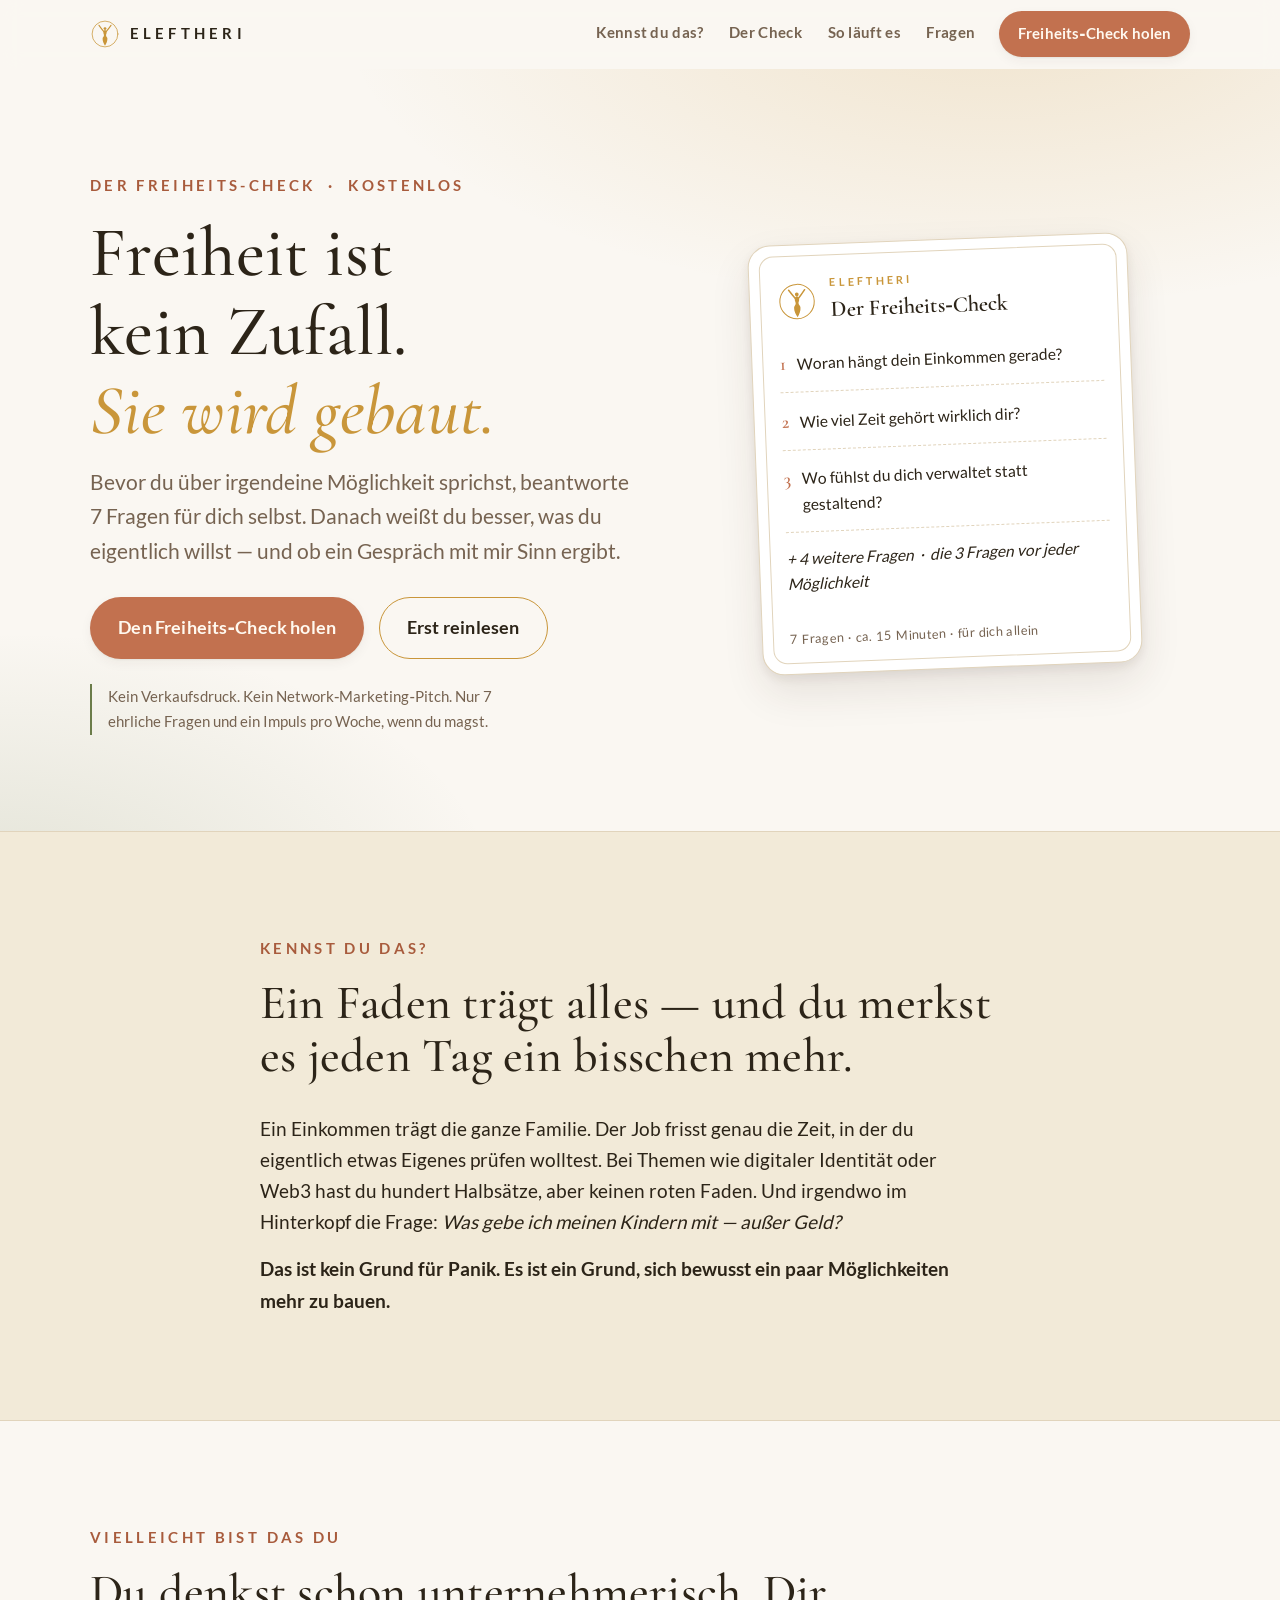
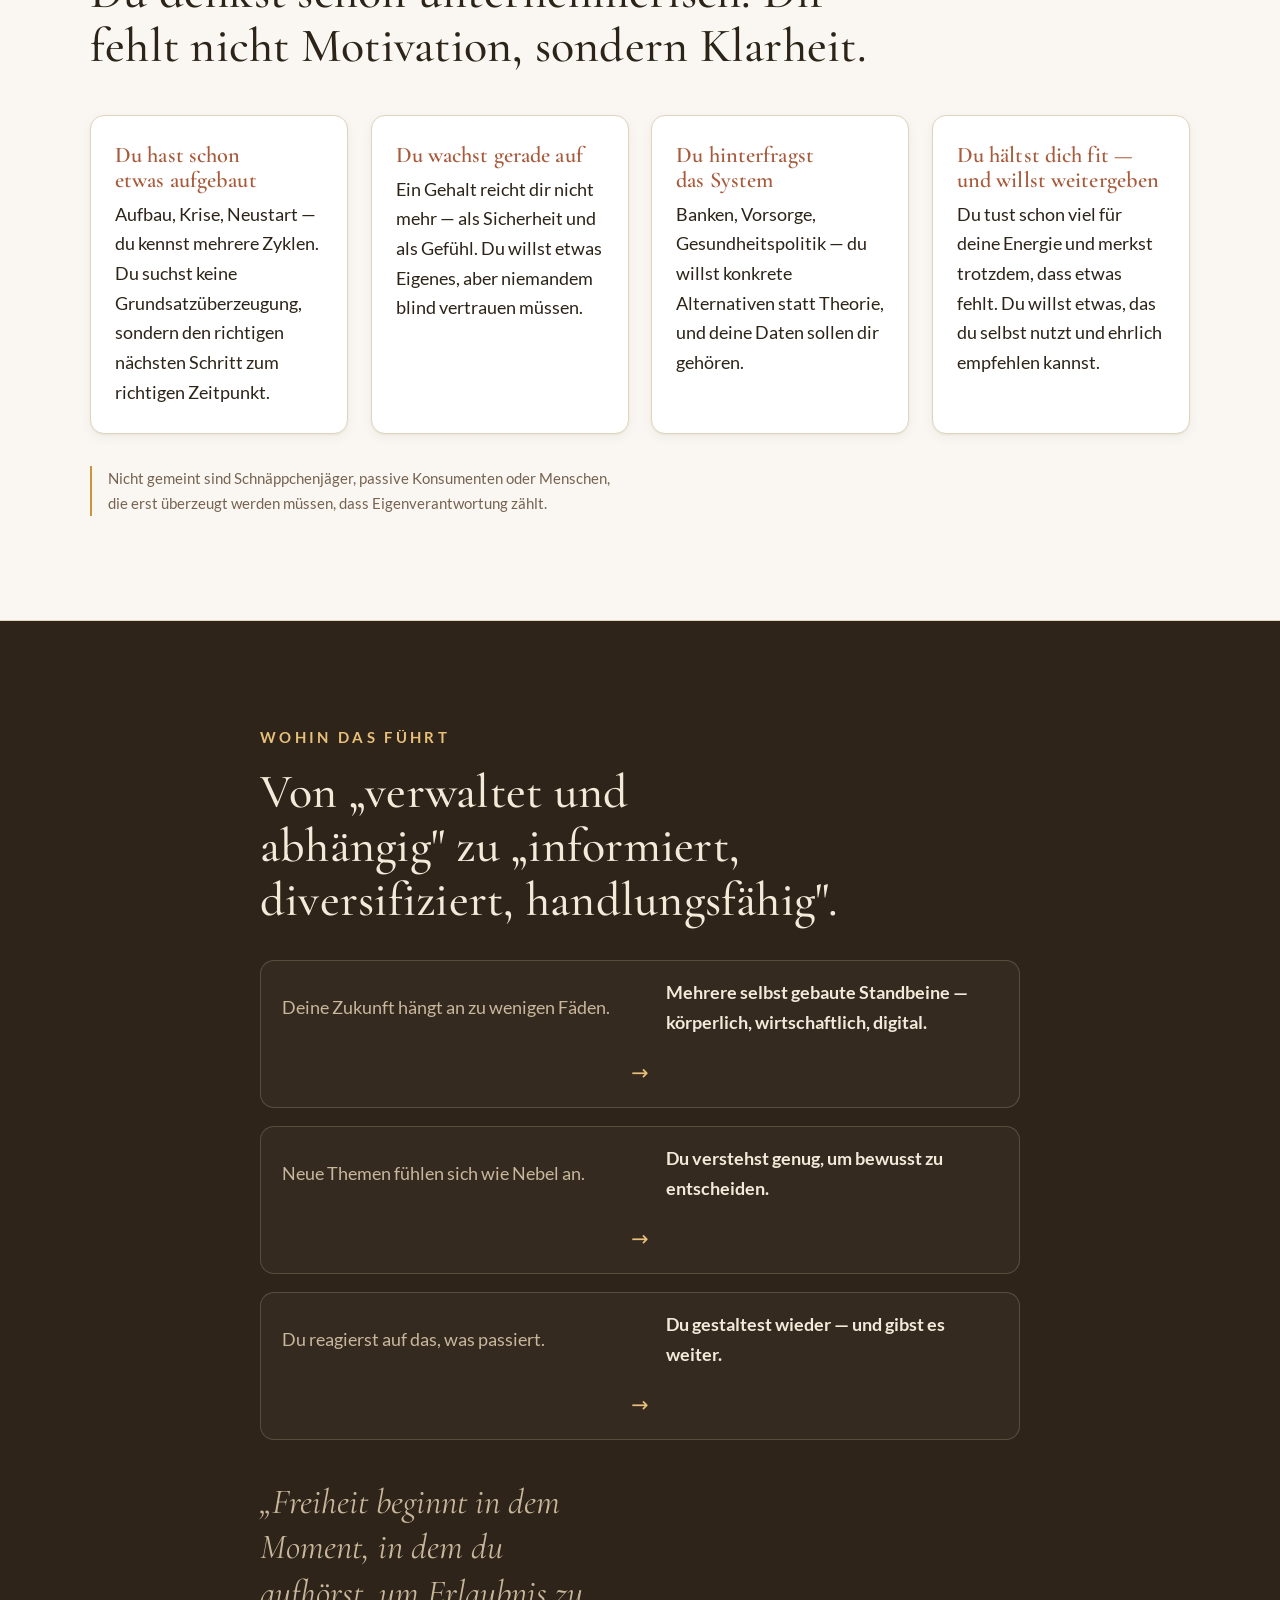
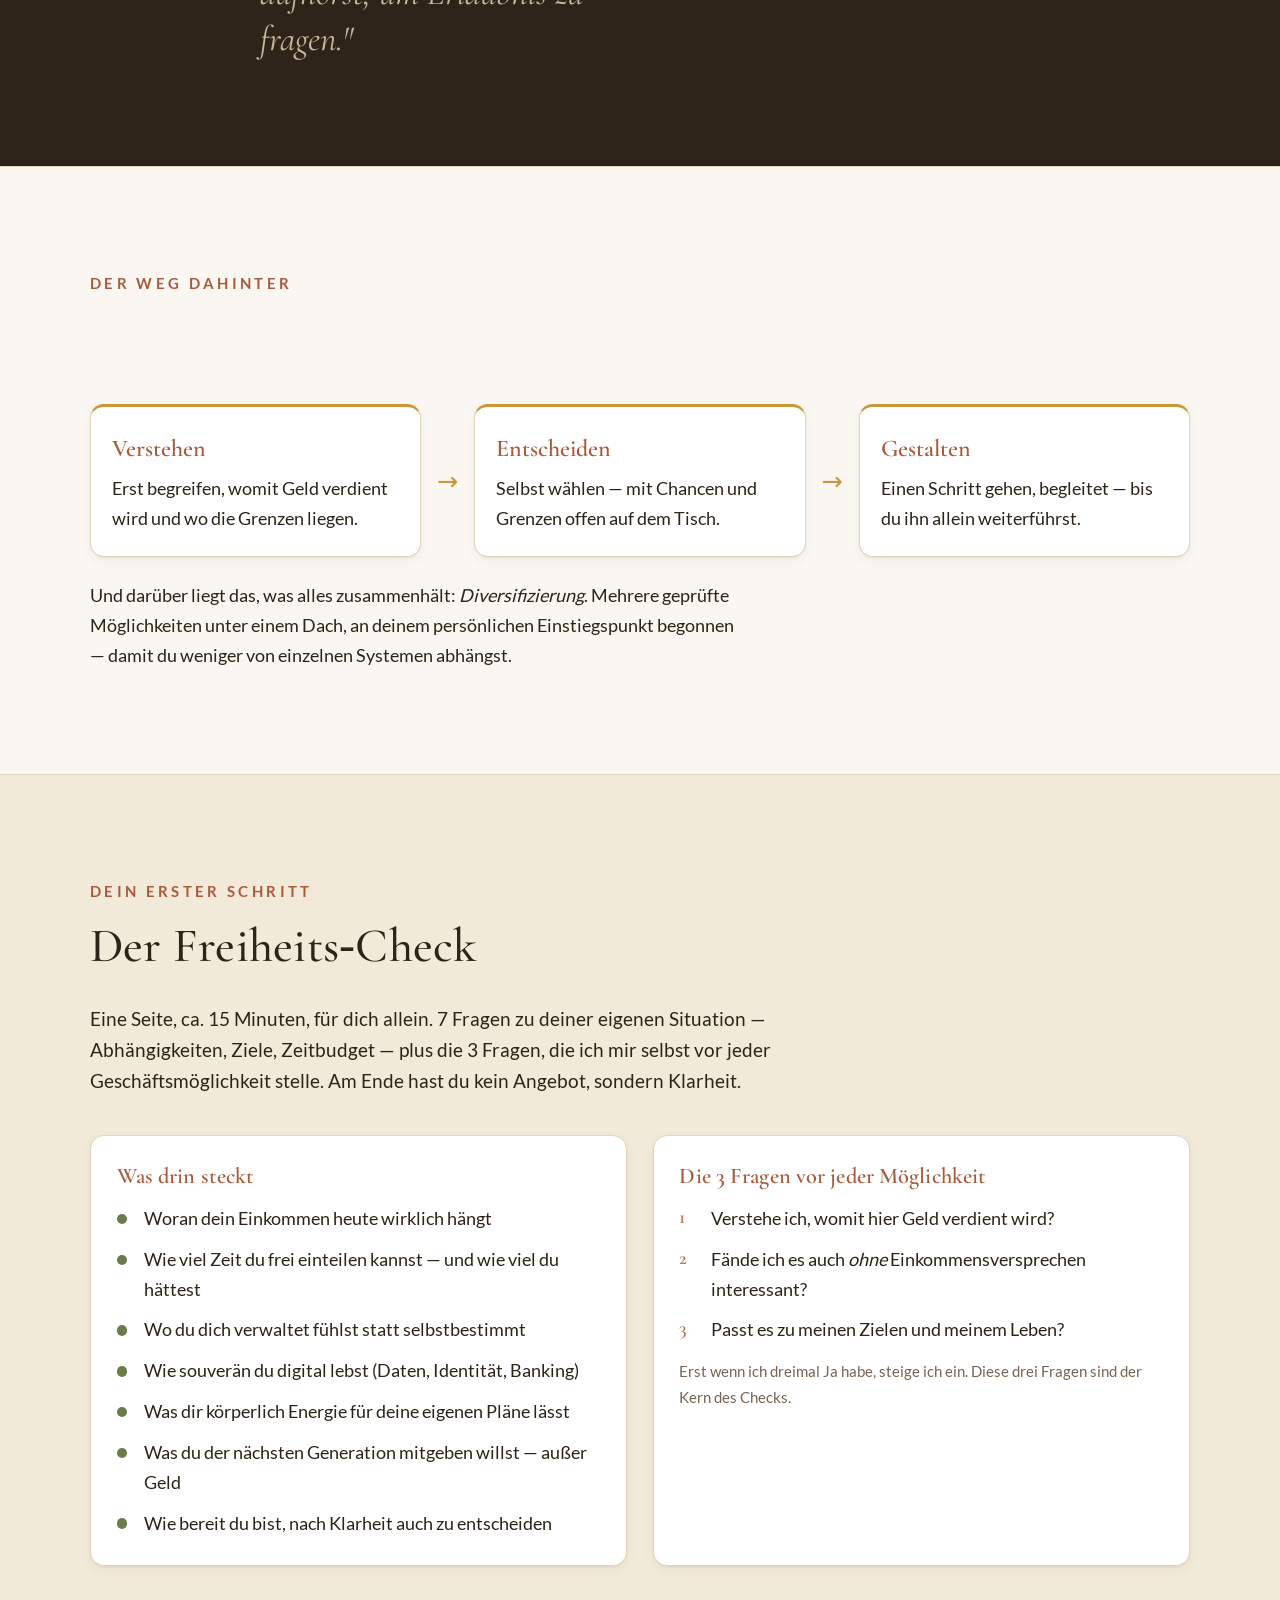
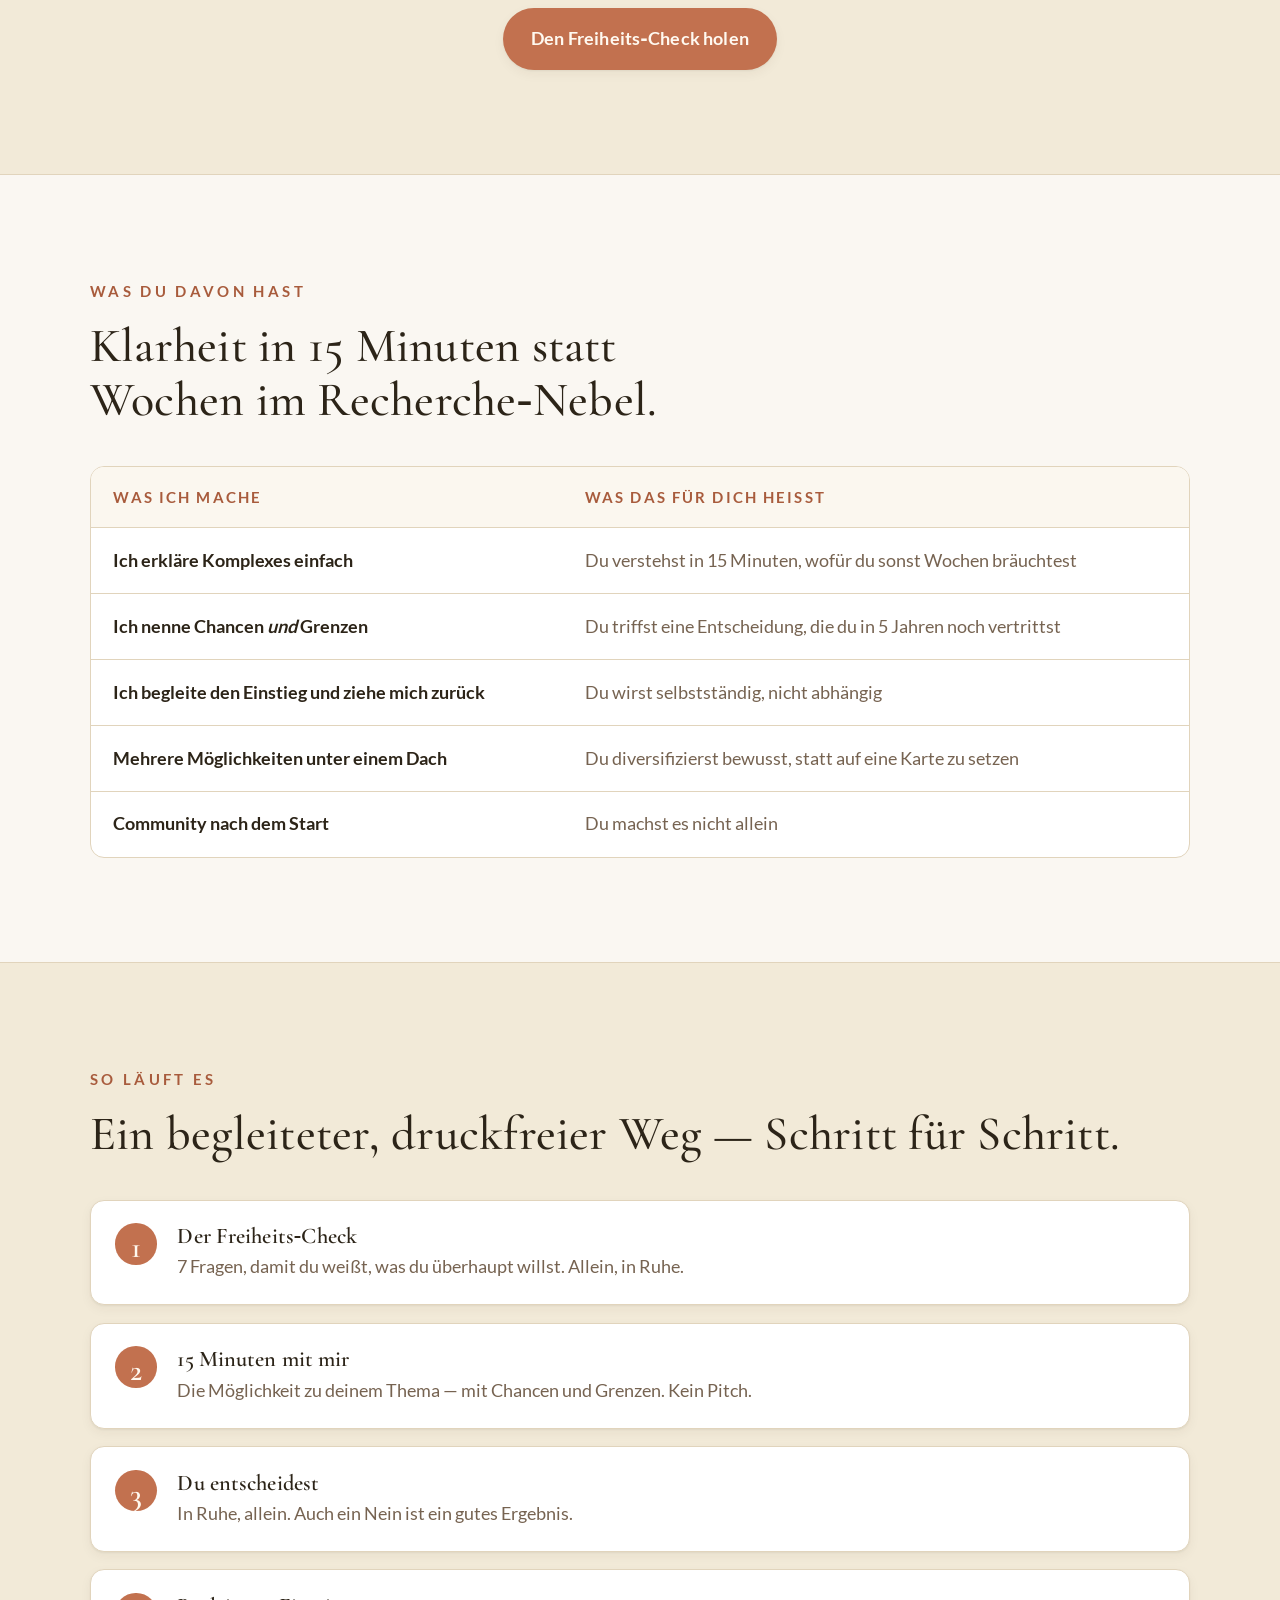
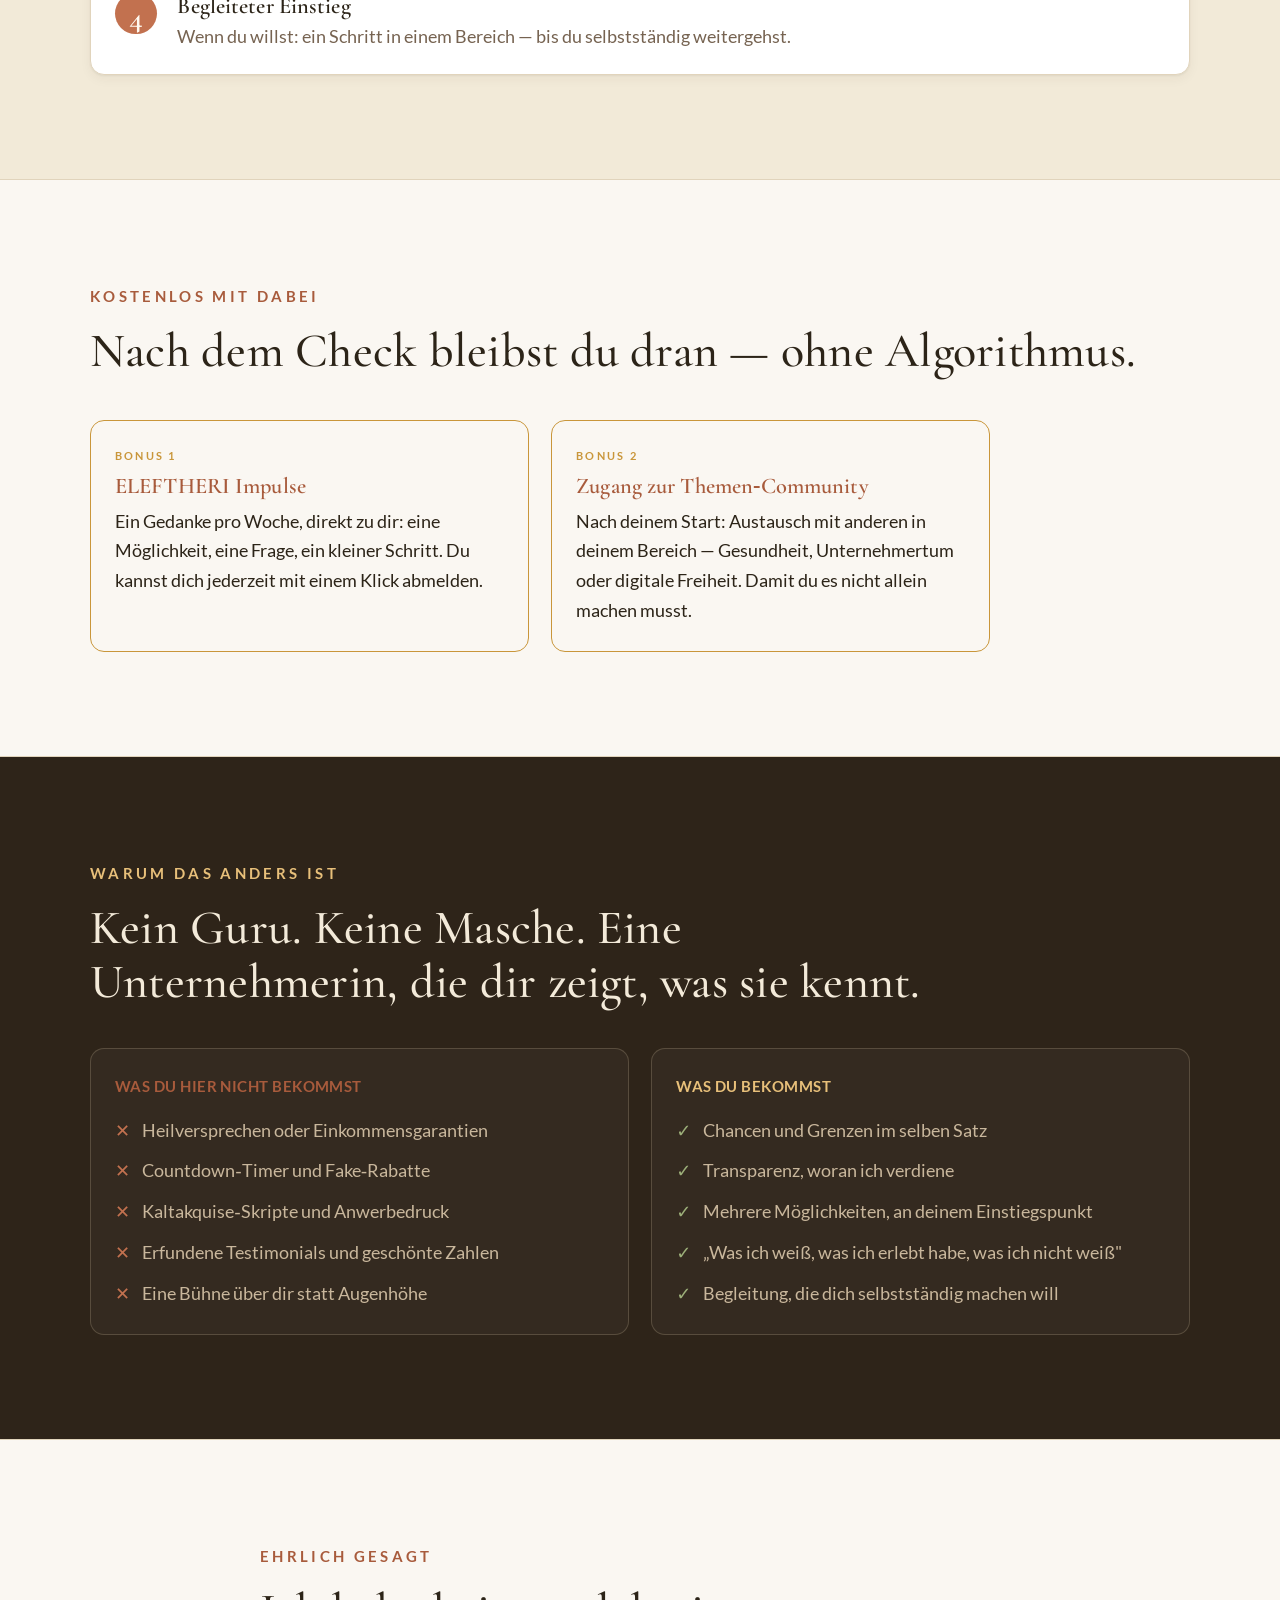
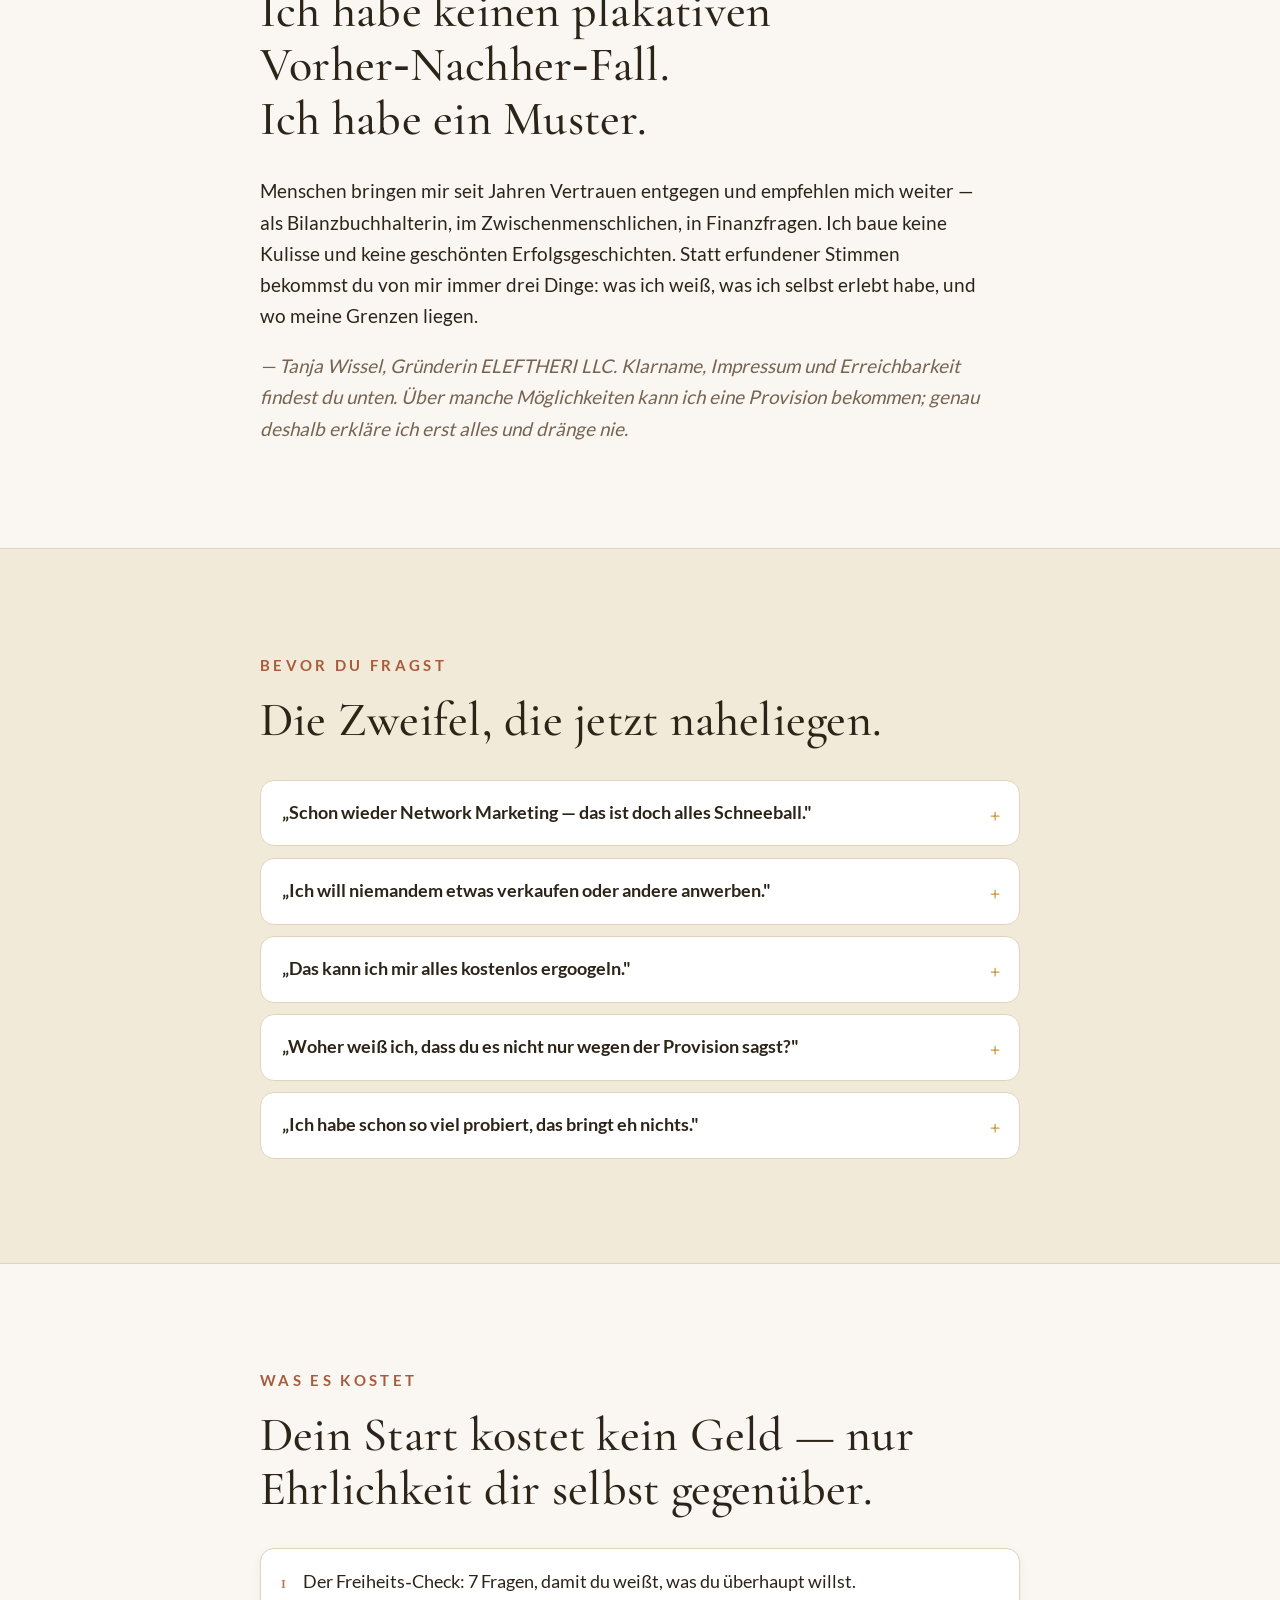
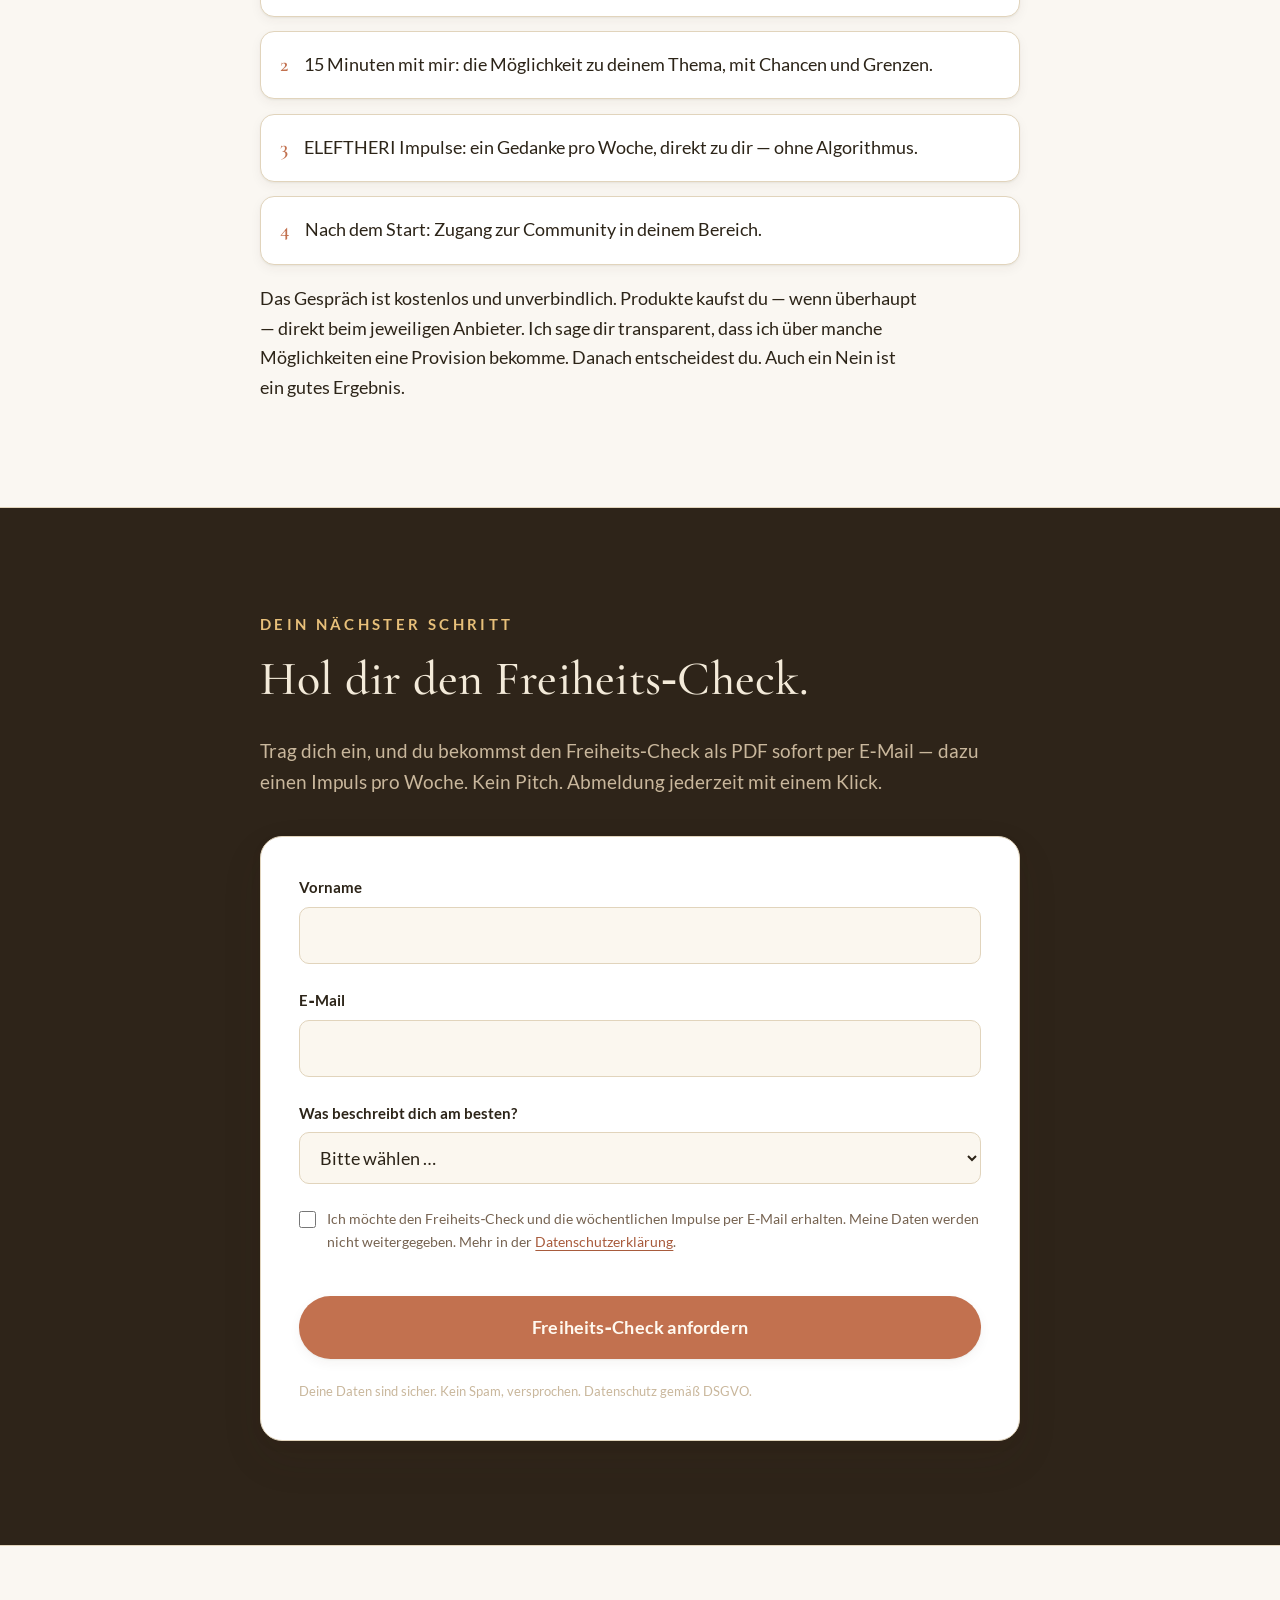
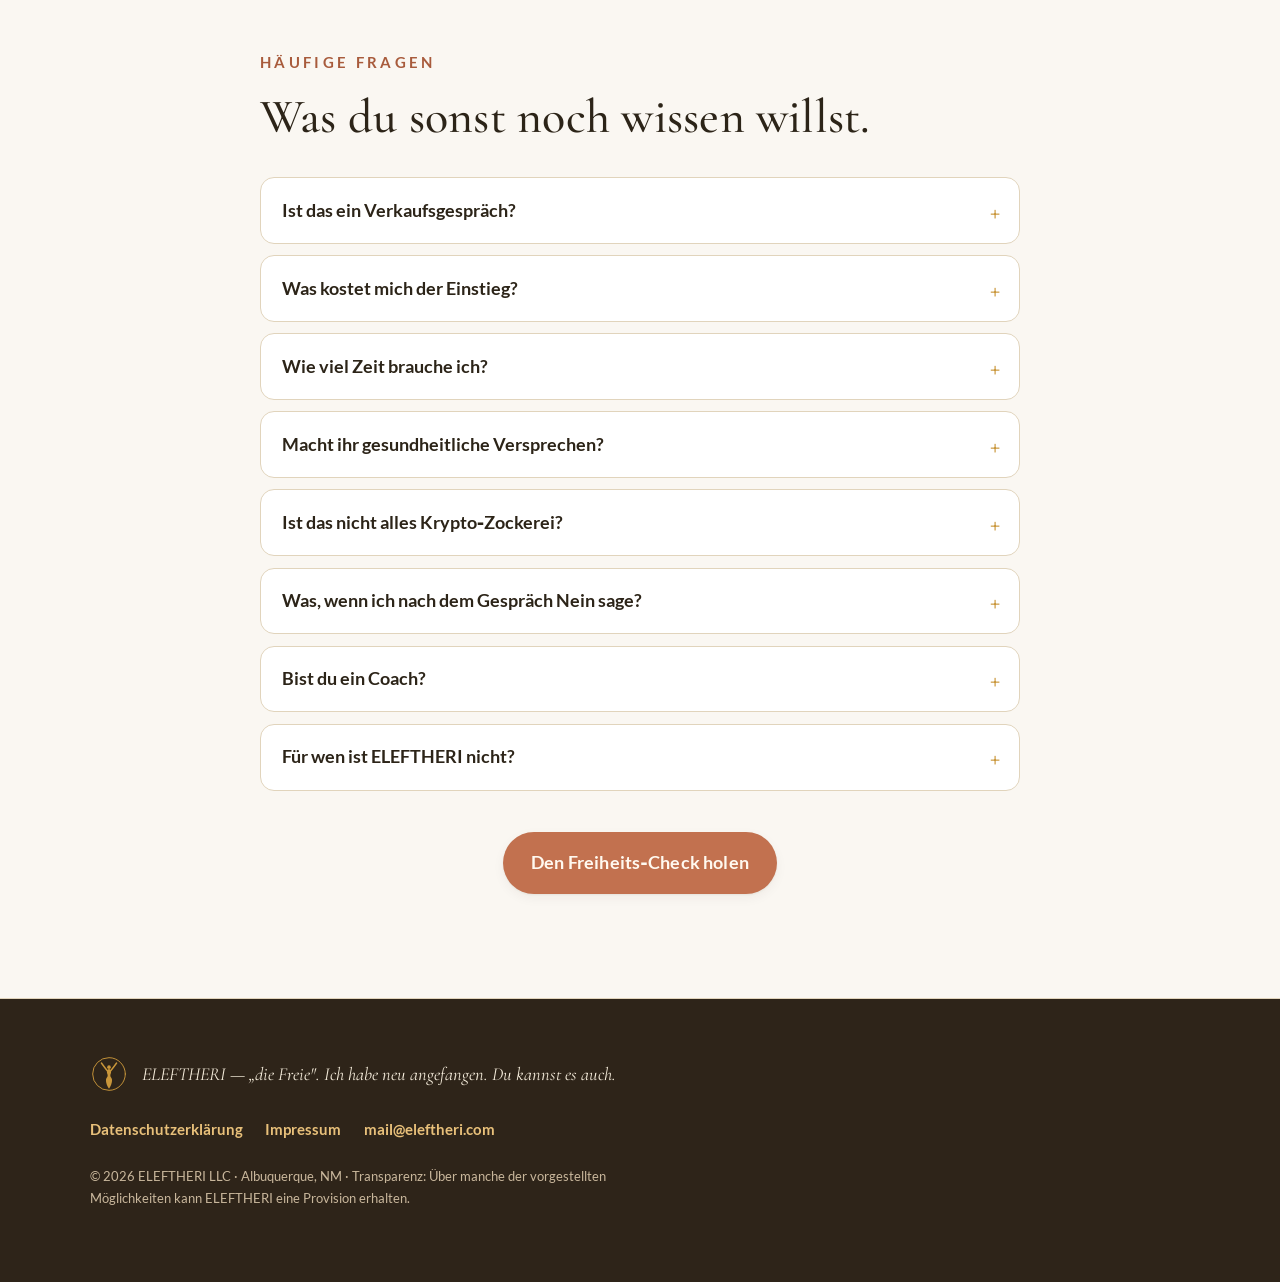
==== index.html @ 19e3b9e8 "Freiheits-Check Landingpage: Erstveroeffentlichung fuer GitHub Pages Statische Seite (index.html, st" ====
<!DOCTYPE html>
<html lang="de">
<head>
<meta charset="UTF-8" />
<meta name="viewport" content="width=device-width, initial-scale=1" />
<title>Der Freiheits-Check</title>
<meta name="description" content="7 Fragen, damit du weißt, was du überhaupt willst — bevor du über irgendeine Möglichkeit sprichst. Kostenlos, kein Pitch. Von Tanja Wissel, ELEFTHERI." />
<meta property="og:title" content="Der Freiheits-Check — ELEFTHERI" />
<meta property="og:description" content="7 Fragen für mehr Klarheit über deine nächsten Schritte. Kostenlos, kein Verkaufsdruck." />
<meta property="og:type" content="website" />
<link rel="stylesheet" href="fonts/fonts.css" />
<link rel="stylesheet" href="styles.css" />
<noscript><style>.reveal{opacity:1 !important;transform:none !important}</style></noscript>
<link rel="icon" href="data:image/svg+xml,%3Csvg xmlns='http://www.w3.org/2000/svg' viewBox='0 0 200 200'%3E%3Cg fill='none' stroke='%23C9963A' stroke-linecap='round'%3E%3Ccircle cx='100' cy='100' r='86' stroke-width='6'/%3E%3Cpath d='M92 84 C82 72 70 56 60 42' stroke-width='8'/%3E%3Cpath d='M108 84 C118 72 130 56 140 42' stroke-width='8'/%3E%3C/g%3E%3Ccircle cx='100' cy='64' r='10' fill='%23C9963A'/%3E%3Cpath d='M100 74 C106 75 111 81 111 90 C111 98 107 101 107 108 C107 118 115 120 116 130 C117 146 109 164 100 178 C91 164 83 146 84 130 C85 120 93 118 93 108 C93 101 89 98 89 90 C89 81 94 75 100 74 Z' fill='%23C9963A'/%3E%3C/svg%3E" />
</head>
<body>

<a class="skip-link" href="#check">Zum Inhalt springen</a>

<header class="site-header" id="siteHeader">
  <div class="wrap header-inner">
    <a class="brand" href="#top" aria-label="ELEFTHERI — Startseite">
      <svg class="brand-mark" viewBox="0 0 200 200" aria-hidden="true">
        <g fill="none" stroke="currentColor" stroke-linecap="round" stroke-linejoin="round">
          <circle cx="100" cy="100" r="86" stroke-width="5"/>
          <path d="M92 84 C82 72, 70 56, 60 42" stroke-width="7.5"/>
          <path d="M108 84 C118 72, 130 56, 140 42" stroke-width="7.5"/>
        </g>
        <circle cx="100" cy="64" r="9.5" fill="currentColor"/>
        <path d="M100 74 C106 75, 111 81, 111 90 C111 98, 107 101, 107 108 C107 118, 115 120, 116 130 C117 146, 109 164, 100 178 C91 164, 83 146, 84 130 C85 120, 93 118, 93 108 C93 101, 89 98, 89 90 C89 81, 94 75, 100 74 Z" fill="currentColor"/>
      </svg>
      <span class="brand-word">ELEFTHERI</span>
    </a>

    <nav class="site-nav" id="siteNav" aria-label="Hauptnavigation">
      <a href="#problem">Kennst du das?</a>
      <a href="#check">Der Check</a>
      <a href="#ablauf">So läuft es</a>
      <a href="#faq">Fragen</a>
    </nav>

    <a class="btn btn-primary btn-sm header-cta" href="#anfordern">Freiheits&#8209;Check holen</a>

    <button class="nav-toggle" id="navToggle" aria-expanded="false" aria-controls="siteNav" aria-label="Menü öffnen">
      <span></span><span></span><span></span>
    </button>
  </div>
</header>

<main id="top">

  <!-- ============ HERO ============ -->
  <section class="hero" id="hero">
    <div class="wrap hero-grid">
      <div class="hero-copy reveal">
        <p class="eyebrow">Der Freiheits-Check &nbsp;·&nbsp; kostenlos</p>
        <h1>Freiheit ist kein Zufall.<br /><em>Sie wird gebaut.</em></h1>
        <p class="lede">
          Bevor du über irgendeine Möglichkeit sprichst, beantworte
          7&nbsp;Fragen für dich selbst. Danach weißt du besser, was du
          eigentlich willst — und ob ein Gespräch mit mir Sinn ergibt.
        </p>
        <div class="cta-row">
          <a class="btn btn-primary" href="#anfordern">Den Freiheits&#8209;Check holen</a>
          <a class="btn btn-ghost" href="#problem">Erst reinlesen</a>
        </div>
        <p class="reassure">
          Kein Verkaufsdruck. Kein Network‑Marketing‑Pitch. Nur 7 ehrliche Fragen
          und ein Impuls pro Woche, wenn du magst.
        </p>
      </div>

      <div class="hero-visual reveal" aria-hidden="true">
        <div class="worksheet">
          <div class="worksheet-head">
            <svg class="ws-mark" viewBox="0 0 200 200">
              <g fill="none" stroke="currentColor" stroke-linecap="round" stroke-linejoin="round">
                <circle cx="100" cy="100" r="86" stroke-width="5"/>
                <path d="M92 84 C82 72, 70 56, 60 42" stroke-width="7.5"/>
                <path d="M108 84 C118 72, 130 56, 140 42" stroke-width="7.5"/>
              </g>
              <circle cx="100" cy="64" r="9.5" fill="currentColor"/>
              <path d="M100 74 C106 75, 111 81, 111 90 C111 98, 107 101, 107 108 C107 118, 115 120, 116 130 C117 146, 109 164, 100 178 C91 164, 83 146, 84 130 C85 120, 93 118, 93 108 C93 101, 89 98, 89 90 C89 81, 94 75, 100 74 Z" fill="currentColor"/>
            </svg>
            <div>
              <p class="ws-kicker">ELEFTHERI</p>
              <p class="ws-title">Der Freiheits‑Check</p>
            </div>
          </div>
          <ol class="ws-list">
            <li><span class="ws-num">1</span> Woran hängt dein Einkommen gerade?</li>
            <li><span class="ws-num">2</span> Wie viel Zeit gehört wirklich dir?</li>
            <li><span class="ws-num">3</span> Wo fühlst du dich verwaltet statt gestaltend?</li>
            <li class="ws-more">+ 4 weitere Fragen &nbsp;·&nbsp; die 3 Fragen vor jeder Möglichkeit</li>
          </ol>
          <p class="ws-foot">7 Fragen · ca. 15 Minuten · für dich allein</p>
        </div>
      </div>
    </div>
  </section>

  <!-- ============ PROBLEM ============ -->
  <section class="band band-sand" id="problem">
    <div class="wrap narrow">
      <p class="eyebrow reveal">Kennst du das?</p>
      <h2 class="reveal">Ein Faden trägt alles — und du merkst es jeden Tag ein bisschen mehr.</h2>
      <div class="prose reveal">
        <p>
          Ein Einkommen trägt die ganze Familie. Der Job frisst genau die Zeit,
          in der du eigentlich etwas Eigenes prüfen wolltest. Bei Themen wie
          digitaler Identität oder Web3 hast du hundert Halbsätze, aber keinen
          roten Faden. Und irgendwo im Hinterkopf die Frage:
          <em>Was gebe ich meinen Kindern mit — außer Geld?</em>
        </p>
        <p class="emphasis">
          Das ist kein Grund für Panik. Es ist ein Grund, sich bewusst
          ein paar Möglichkeiten mehr zu bauen.
        </p>
      </div>
    </div>
  </section>

  <!-- ============ IDENTIFIKATION ============ -->
  <section class="band" id="identifikation">
    <div class="wrap">
      <p class="eyebrow reveal">Vielleicht bist das du</p>
      <h2 class="reveal">Du denkst schon unternehmerisch. Dir fehlt nicht Motivation, sondern Klarheit.</h2>
      <div class="card-grid">
        <article class="card reveal">
          <h3>Du hast schon etwas aufgebaut</h3>
          <p>
            Aufbau, Krise, Neustart — du kennst mehrere Zyklen. Du suchst keine
            Grundsatzüberzeugung, sondern den richtigen nächsten Schritt zum
            richtigen Zeitpunkt.
          </p>
        </article>
        <article class="card reveal">
          <h3>Du wachst gerade auf</h3>
          <p>
            Ein Gehalt reicht dir nicht mehr — als Sicherheit und als Gefühl.
            Du willst etwas Eigenes, aber niemandem blind vertrauen müssen.
          </p>
        </article>
        <article class="card reveal">
          <h3>Du hinterfragst das System</h3>
          <p>
            Banken, Vorsorge, Gesundheitspolitik — du willst konkrete
            Alternativen statt Theorie, und deine Daten sollen dir gehören.
          </p>
        </article>
        <article class="card reveal">
          <h3>Du hältst dich fit — und willst weitergeben</h3>
          <p>
            Du tust schon viel für deine Energie und merkst trotzdem, dass etwas
            fehlt. Du willst etwas, das du selbst nutzt und ehrlich empfehlen kannst.
          </p>
        </article>
      </div>
      <p class="aside reveal">
        Nicht gemeint sind Schnäppchenjäger, passive Konsumenten oder Menschen,
        die erst überzeugt werden müssen, dass Eigenverantwortung zählt.
      </p>
    </div>
  </section>

  <!-- ============ TRANSFORMATION ============ -->
  <section class="band band-deep" id="transformation">
    <div class="wrap narrow">
      <p class="eyebrow reveal">Wohin das führt</p>
      <h2 class="reveal">Von „verwaltet und abhängig" zu „informiert, diversifiziert, handlungsfähig".</h2>
      <ul class="shift-list reveal">
        <li>
          <span class="from">Deine Zukunft hängt an zu wenigen Fäden.</span>
          <span class="to">Mehrere selbst gebaute Standbeine — körperlich, wirtschaftlich, digital.</span>
        </li>
        <li>
          <span class="from">Neue Themen fühlen sich wie Nebel an.</span>
          <span class="to">Du verstehst genug, um bewusst zu entscheiden.</span>
        </li>
        <li>
          <span class="from">Du reagierst auf das, was passiert.</span>
          <span class="to">Du gestaltest wieder — und gibst es weiter.</span>
        </li>
      </ul>
      <p class="quote reveal">
        „Freiheit beginnt in dem Moment, in dem du aufhörst, um Erlaubnis zu fragen."
      </p>
    </div>
  </section>

  <!-- ============ LÖSUNGSANSATZ ============ -->
  <section class="band" id="ansatz">
    <div class="wrap">
      <p class="eyebrow reveal">Der Weg dahinter</p>
      <h2 class="reveal">Nicht die eine perfekte Lösung. Ein Prinzip.</h2>
      <div class="mechanism reveal">
        <div class="mech-step">
          <p class="mech-word">Verstehen</p>
          <p>Erst begreifen, womit Geld verdient wird und wo die Grenzen liegen.</p>
        </div>
        <div class="mech-arrow" aria-hidden="true">→</div>
        <div class="mech-step">
          <p class="mech-word">Entscheiden</p>
          <p>Selbst wählen — mit Chancen und Grenzen offen auf dem Tisch.</p>
        </div>
        <div class="mech-arrow" aria-hidden="true">→</div>
        <div class="mech-step">
          <p class="mech-word">Gestalten</p>
          <p>Einen Schritt gehen, begleitet — bis du ihn allein weiterführst.</p>
        </div>
      </div>
      <p class="prose reveal">
        Und darüber liegt das, was alles zusammenhält: <em>Diversifizierung</em>.
        Mehrere geprüfte Möglichkeiten unter einem Dach, an deinem persönlichen
        Einstiegspunkt begonnen — damit du weniger von einzelnen Systemen abhängst.
      </p>
    </div>
  </section>

  <!-- ============ PRODUKTVORSTELLUNG: DER CHECK ============ -->
  <section class="band band-sand" id="check">
    <div class="wrap">
      <p class="eyebrow reveal">Dein erster Schritt</p>
      <h2 class="reveal">Der Freiheits‑Check</h2>
      <div class="prose reveal">
        <p>
          Eine Seite, ca. 15 Minuten, für dich allein. 7 Fragen zu deiner
          eigenen Situation — Abhängigkeiten, Ziele, Zeitbudget — plus die
          3 Fragen, die ich mir selbst vor jeder Geschäftsmöglichkeit stelle.
          Am Ende hast du kein Angebot, sondern Klarheit.
        </p>
      </div>

      <div class="split">
        <div class="split-block reveal">
          <h3>Was drin steckt</h3>
          <ul class="ticks">
            <li>Woran dein Einkommen heute wirklich hängt</li>
            <li>Wie viel Zeit du frei einteilen kannst — und wie viel du hättest</li>
            <li>Wo du dich verwaltet fühlst statt selbstbestimmt</li>
            <li>Wie souverän du digital lebst (Daten, Identität, Banking)</li>
            <li>Was dir körperlich Energie für deine eigenen Pläne lässt</li>
            <li>Was du der nächsten Generation mitgeben willst — außer Geld</li>
            <li>Wie bereit du bist, nach Klarheit auch zu entscheiden</li>
          </ul>
        </div>
        <div class="split-block reveal">
          <h3>Die 3 Fragen vor jeder Möglichkeit</h3>
          <ol class="numbered">
            <li>Verstehe ich, womit hier Geld verdient wird?</li>
            <li>Fände ich es auch <em>ohne</em> Einkommensversprechen interessant?</li>
            <li>Passt es zu meinen Zielen und meinem Leben?</li>
          </ol>
          <p class="fineprint">
            Erst wenn ich dreimal Ja habe, steige ich ein. Diese drei Fragen
            sind der Kern des Checks.
          </p>
        </div>
      </div>

      <div class="cta-row center reveal">
        <a class="btn btn-primary" href="#anfordern">Den Freiheits‑Check holen</a>
      </div>
    </div>
  </section>

  <!-- ============ BENEFITS ============ -->
  <section class="band" id="nutzen">
    <div class="wrap">
      <p class="eyebrow reveal">Was du davon hast</p>
      <h2 class="reveal">Klarheit in 15 Minuten statt Wochen im Recherche‑Nebel.</h2>
      <div class="benefit-table reveal">
        <div class="brow bhead">
          <span>Was ich mache</span>
          <span>Was das für dich heißt</span>
        </div>
        <div class="brow">
          <span>Ich erkläre Komplexes einfach</span>
          <span>Du verstehst in 15&nbsp;Minuten, wofür du sonst Wochen bräuchtest</span>
        </div>
        <div class="brow">
          <span>Ich nenne Chancen <em>und</em> Grenzen</span>
          <span>Du triffst eine Entscheidung, die du in 5 Jahren noch vertrittst</span>
        </div>
        <div class="brow">
          <span>Ich begleite den Einstieg und ziehe mich zurück</span>
          <span>Du wirst selbstständig, nicht abhängig</span>
        </div>
        <div class="brow">
          <span>Mehrere Möglichkeiten unter einem Dach</span>
          <span>Du diversifizierst bewusst, statt auf eine Karte zu setzen</span>
        </div>
        <div class="brow">
          <span>Community nach dem Start</span>
          <span>Du machst es nicht allein</span>
        </div>
      </div>
    </div>
  </section>

  <!-- ============ HOW IT WORKS ============ -->
  <section class="band band-sand" id="ablauf">
    <div class="wrap">
      <p class="eyebrow reveal">So läuft es</p>
      <h2 class="reveal">Ein begleiteter, druckfreier Weg — Schritt für Schritt.</h2>
      <ol class="steps">
        <li class="step reveal">
          <span class="step-n">1</span>
          <div>
            <h3>Der Freiheits‑Check</h3>
            <p>7 Fragen, damit du weißt, was du überhaupt willst. Allein, in Ruhe.</p>
          </div>
        </li>
        <li class="step reveal">
          <span class="step-n">2</span>
          <div>
            <h3>15 Minuten mit mir</h3>
            <p>Die Möglichkeit zu deinem Thema — mit Chancen und Grenzen. Kein Pitch.</p>
          </div>
        </li>
        <li class="step reveal">
          <span class="step-n">3</span>
          <div>
            <h3>Du entscheidest</h3>
            <p>In Ruhe, allein. Auch ein Nein ist ein gutes Ergebnis.</p>
          </div>
        </li>
        <li class="step reveal">
          <span class="step-n">4</span>
          <div>
            <h3>Begleiteter Einstieg</h3>
            <p>Wenn du willst: ein Schritt in einem Bereich — bis du selbstständig weitergehst.</p>
          </div>
        </li>
      </ol>
    </div>
  </section>

  <!-- ============ BONUS ============ -->
  <section class="band" id="bonus">
    <div class="wrap">
      <p class="eyebrow reveal">Kostenlos mit dabei</p>
      <h2 class="reveal">Nach dem Check bleibst du dran — ohne Algorithmus.</h2>
      <div class="card-grid two">
        <article class="card outline reveal">
          <p class="tag">Bonus 1</p>
          <h3>ELEFTHERI Impulse</h3>
          <p>
            Ein Gedanke pro Woche, direkt zu dir: eine Möglichkeit, eine Frage,
            ein kleiner Schritt. Du kannst dich jederzeit mit einem Klick abmelden.
          </p>
        </article>
        <article class="card outline reveal">
          <p class="tag">Bonus 2</p>
          <h3>Zugang zur Themen‑Community</h3>
          <p>
            Nach deinem Start: Austausch mit anderen in deinem Bereich —
            Gesundheit, Unternehmertum oder digitale Freiheit. Damit du es
            nicht allein machen musst.
          </p>
        </article>
      </div>
    </div>
  </section>

  <!-- ============ DIFFERENZIERUNG ============ -->
  <section class="band band-deep" id="anders">
    <div class="wrap">
      <p class="eyebrow reveal">Warum das anders ist</p>
      <h2 class="reveal">Kein Guru. Keine Masche. Eine Unternehmerin, die dir zeigt, was sie kennt.</h2>
      <div class="versus reveal">
        <div class="vs-col vs-no">
          <p class="vs-head">Was du hier nicht bekommst</p>
          <ul>
            <li>Heilversprechen oder Einkommensgarantien</li>
            <li>Countdown‑Timer und Fake‑Rabatte</li>
            <li>Kaltakquise‑Skripte und Anwerbedruck</li>
            <li>Erfundene Testimonials und geschönte Zahlen</li>
            <li>Eine Bühne über dir statt Augenhöhe</li>
          </ul>
        </div>
        <div class="vs-col vs-yes">
          <p class="vs-head">Was du bekommst</p>
          <ul>
            <li>Chancen und Grenzen im selben Satz</li>
            <li>Transparenz, woran ich verdiene</li>
            <li>Mehrere Möglichkeiten, an deinem Einstiegspunkt</li>
            <li>„Was ich weiß, was ich erlebt habe, was ich nicht weiß"</li>
            <li>Begleitung, die dich selbstständig machen will</li>
          </ul>
        </div>
      </div>
    </div>
  </section>

  <!-- ============ TRUST (statt erfundener Testimonials) ============ -->
  <section class="band" id="transparenz">
    <div class="wrap narrow">
      <p class="eyebrow reveal">Ehrlich gesagt</p>
      <h2 class="reveal">Ich habe keinen plakativen Vorher‑Nachher‑Fall. Ich habe ein Muster.</h2>
      <div class="prose reveal">
        <p>
          Menschen bringen mir seit Jahren Vertrauen entgegen und empfehlen mich
          weiter — als Bilanzbuchhalterin, im Zwischenmenschlichen, in
          Finanzfragen. Ich baue keine Kulisse und keine geschönten
          Erfolgsgeschichten. Statt erfundener Stimmen bekommst du von mir immer
          drei Dinge: was ich weiß, was ich selbst erlebt habe, und wo meine
          Grenzen liegen.
        </p>
        <p class="signed">
          — Tanja Wissel, Gründerin ELEFTHERI LLC. Klarname, Impressum und
          Erreichbarkeit findest du unten. Über manche Möglichkeiten kann ich
          eine Provision bekommen; genau deshalb erkläre ich erst alles und
          dränge nie.
        </p>
      </div>
    </div>
  </section>

  <!-- ============ EINWANDBEHANDLUNG ============ -->
  <section class="band band-sand" id="einwaende">
    <div class="wrap narrow">
      <p class="eyebrow reveal">Bevor du fragst</p>
      <h2 class="reveal">Die Zweifel, die jetzt naheliegen.</h2>
      <div class="accordion" id="accordionEinwaende">
        <details class="ac-item reveal">
          <summary>„Schon wieder Network Marketing — das ist doch alles Schneeball."</summary>
          <div class="ac-body"><p>Verstehe ich. Network Marketing ist eine von mehreren Möglichkeiten, nicht das Thema — und es passt nicht für jeden, das sage ich auch so. Eine der drei Richtungen (digitale Freiheit) hat mit Anwerben ohnehin nichts zu tun.</p></div>
        </details>
        <details class="ac-item reveal">
          <summary>„Ich will niemandem etwas verkaufen oder andere anwerben."</summary>
          <div class="ac-body"><p>Mag ich auch nicht. Es gibt Wege, die auf eigener Nutzung und ehrlicher Empfehlung beruhen, nicht auf Kaltakquise. Und der Freiheits‑Check verkauft dir gar nichts — er sortiert erst mal deine eigenen Gedanken.</p></div>
        </details>
        <details class="ac-item reveal">
          <summary>„Das kann ich mir alles kostenlos ergoogeln."</summary>
          <div class="ac-body"><p>Vieles ja. Der Unterschied: Ich sage dir auch, was ich <em>nicht</em> weiß — und lasse dich danach in Ruhe. Der Check bündelt die Fragen, die man sich beim Googeln selten stellt.</p></div>
        </details>
        <details class="ac-item reveal">
          <summary>„Woher weiß ich, dass du es nicht nur wegen der Provision sagst?"</summary>
          <div class="ac-body"><p>Gar nicht anders, als dass ich es offen sage: Ja, ich kann verdienen. Deshalb kennzeichne ich Werbung, nenne Chancen und Grenzen und dränge nie. Sagst du nach dem Gespräch Nein, war es trotzdem ein gutes Gespräch.</p></div>
        </details>
        <details class="ac-item reveal">
          <summary>„Ich habe schon so viel probiert, das bringt eh nichts."</summary>
          <div class="ac-body"><p>Kenne ich. Im Gespräch schauen wir nüchtern an, was diesmal anders sein müsste — ohne Garantie. Wenn der Zeitpunkt nicht passt, ist das auch ein Ergebnis.</p></div>
        </details>
      </div>
    </div>
  </section>

  <!-- ============ "PREIS" / AUFWAND ============ -->
  <section class="band" id="aufwand">
    <div class="wrap narrow">
      <p class="eyebrow reveal">Was es kostet</p>
      <h2 class="reveal">Dein Start kostet kein Geld — nur Ehrlichkeit dir selbst gegenüber.</h2>
      <ul class="stack-offer reveal">
        <li><span>1</span> Der Freiheits‑Check: 7 Fragen, damit du weißt, was du überhaupt willst.</li>
        <li><span>2</span> 15 Minuten mit mir: die Möglichkeit zu deinem Thema, mit Chancen und Grenzen.</li>
        <li><span>3</span> ELEFTHERI Impulse: ein Gedanke pro Woche, direkt zu dir — ohne Algorithmus.</li>
        <li><span>4</span> Nach dem Start: Zugang zur Community in deinem Bereich.</li>
      </ul>
      <p class="prose reveal">
        Das Gespräch ist kostenlos und unverbindlich. Produkte kaufst du — wenn
        überhaupt — direkt beim jeweiligen Anbieter. Ich sage dir transparent,
        dass ich über manche Möglichkeiten eine Provision bekomme. Danach
        entscheidest du. Auch ein Nein ist ein gutes Ergebnis.
      </p>
    </div>
  </section>

  <!-- ============ FINALER CTA + FORMULAR ============ -->
  <section class="band band-deep cta-final" id="anfordern">
    <div class="wrap narrow">
      <p class="eyebrow reveal">Dein nächster Schritt</p>
      <h2 class="reveal">Hol dir den Freiheits‑Check.</h2>
      <p class="lede reveal">
        Trag dich ein, und du bekommst den Freiheits‑Check als PDF sofort per
        E‑Mail — dazu einen Impuls pro Woche. Kein Pitch. Abmeldung jederzeit
        mit einem Klick.
      </p>

      <!--
        BREVO-ANBINDUNG
        action = "Get the code"-URL des Brevo-Formulars (Contacts > Formulare).
        Feldnamen müssen exakt zu den Brevo-Kontakt-Attributen passen:
        EMAIL, VORNAME, SITUATION (Text), OPT_IN (Pflicht-Checkbox).
        email_address_check (leer lassen) + locale sind Brevos Spam-/Sprachfelder.
        Das Formular postet in das versteckte <iframe name="brevoIframe">,
        damit die Seite nicht wegspringt; die Erfolgsmeldung übernimmt script.js.
        WICHTIG: In Brevo muss "Double Opt-In" als Bestätigungstyp aktiv sein.
      -->
      <form class="signup" id="signupForm" method="POST"
            action="https://b5c90b59.sibforms.com/serve/[base64]"
            target="brevoIframe" novalidate>
        <div class="field">
          <label for="vorname">Vorname</label>
          <input type="text" id="vorname" name="VORNAME" autocomplete="given-name" required />
          <span class="err" data-for="vorname"></span>
        </div>
        <div class="field">
          <label for="email">E‑Mail</label>
          <input type="email" id="email" name="EMAIL" autocomplete="email" required />
          <span class="err" data-for="email"></span>
        </div>
        <div class="field">
          <label for="situation">Was beschreibt dich am besten?</label>
          <select id="situation" name="SITUATION" required>
            <option value="">Bitte wählen …</option>
            <option>Ich habe schon etwas aufgebaut und suche den nächsten Schritt</option>
            <option>Ein Gehalt reicht mir nicht mehr — ich will etwas Eigenes</option>
            <option>Ich hinterfrage das System und will echte Alternativen</option>
            <option>Ich achte auf meine Gesundheit und will weitergeben</option>
            <option>Ich schaue erst mal nur</option>
          </select>
          <span class="err" data-for="situation"></span>
        </div>
        <label class="consent">
          <input type="checkbox" id="consent" name="OPT_IN" value="1" required />
          <span>Ich möchte den Freiheits‑Check und die wöchentlichen Impulse per E‑Mail erhalten. Meine Daten werden nicht weitergegeben. Mehr in der <a href="#datenschutz">Datenschutzerklärung</a>.</span>
        </label>
        <span class="err" data-for="consent"></span>

        <!-- Brevo Spam-Schutz: muss leer bleiben, für Menschen unsichtbar -->
        <div style="position:absolute;left:-9999px;top:-9999px" aria-hidden="true">
          <input type="text" name="email_address_check" value="" tabindex="-1" autocomplete="off" />
        </div>
        <input type="hidden" name="locale" value="de" />

        <button type="submit" class="btn btn-primary btn-block">Freiheits‑Check anfordern</button>
        <p class="form-note">Deine Daten sind sicher. Kein Spam, versprochen. Datenschutz gemäß DSGVO.</p>
      </form>

      <!-- Antwort von Brevo landet hier, damit die Seite nicht wegspringt -->
      <iframe name="brevoIframe" title="Brevo" style="display:none" aria-hidden="true"></iframe>

      <div class="form-success" id="formSuccess" hidden>
        <p class="success-mark" aria-hidden="true">✦</p>
        <h3>Fast geschafft.</h3>
        <p>
          Schau in dein Postfach — dort liegt eine kurze Bestätigungs‑Mail.
          Ein Klick darauf, und der Freiheits‑Check ist unterwegs zu dir.
        </p>
      </div>
    </div>
  </section>

  <!-- ============ FAQ ============ -->
  <section class="band" id="faq">
    <div class="wrap narrow">
      <p class="eyebrow reveal">Häufige Fragen</p>
      <h2 class="reveal">Was du sonst noch wissen willst.</h2>
      <div class="accordion" id="accordionFaq">
        <details class="ac-item reveal">
          <summary>Ist das ein Verkaufsgespräch?</summary>
          <div class="ac-body"><p>Nein. Ich erkläre eine Möglichkeit mit Chancen und Grenzen. Du entscheidest danach allein — ohne Nachfassen wie im Vertrieb.</p></div>
        </details>
        <details class="ac-item reveal">
          <summary>Was kostet mich der Einstieg?</summary>
          <div class="ac-body"><p>Der Check und das Gespräch kosten nichts. Produktkosten hängen vom jeweiligen Anbieter ab — das besprechen wir transparent.</p></div>
        </details>
        <details class="ac-item reveal">
          <summary>Wie viel Zeit brauche ich?</summary>
          <div class="ac-body"><p>Der Check: ca. 15 Minuten. Für einen ernsthaften Business‑Start realistisch 3–5 Stunden pro Woche. Wenn das nicht drin ist, ist jetzt nicht der richtige Zeitpunkt.</p></div>
        </details>
        <details class="ac-item reveal">
          <summary>Macht ihr gesundheitliche Versprechen?</summary>
          <div class="ac-body"><p>Nein. Keine Heilversprechen, kein Ersatz für medizinische Beratung. Ich erzähle nur meine eigene Erfahrung.</p></div>
        </details>
        <details class="ac-item reveal">
          <summary>Ist das nicht alles Krypto‑Zockerei?</summary>
          <div class="ac-body"><p>Ich mache keine Kursprognosen. Mich interessiert digitale Identität und Datensouveränität. Ich trenne Fakten, Meinung und Zukunftsszenario.</p></div>
        </details>
        <details class="ac-item reveal">
          <summary>Was, wenn ich nach dem Gespräch Nein sage?</summary>
          <div class="ac-body"><p>Dann war es trotzdem ein gutes Gespräch. Kein Nachfassen, kein schlechtes Gewissen.</p></div>
        </details>
        <details class="ac-item reveal">
          <summary>Bist du ein Coach?</summary>
          <div class="ac-body"><p>Nein. Ich bin Unternehmerin und Impulsgeberin. Keine Guru‑Figur, keine Abhängigkeit.</p></div>
        </details>
        <details class="ac-item reveal">
          <summary>Für wen ist ELEFTHERI nicht?</summary>
          <div class="ac-body"><p>Für Menschen, die schnelles Geld, Garantien oder jemanden suchen, der alles für sie macht.</p></div>
        </details>
      </div>

      <div class="cta-row center reveal">
        <a class="btn btn-primary" href="#anfordern">Den Freiheits‑Check holen</a>
      </div>
    </div>
  </section>

</main>

<footer class="site-footer" id="datenschutz">
  <div class="wrap footer-inner">
    <div class="footer-brand">
      <svg class="brand-mark" viewBox="0 0 200 200" aria-hidden="true">
        <g fill="none" stroke="currentColor" stroke-linecap="round" stroke-linejoin="round">
          <circle cx="100" cy="100" r="86" stroke-width="5"/>
          <path d="M92 84 C82 72, 70 56, 60 42" stroke-width="7.5"/>
          <path d="M108 84 C118 72, 130 56, 140 42" stroke-width="7.5"/>
        </g>
        <circle cx="100" cy="64" r="9.5" fill="currentColor"/>
        <path d="M100 74 C106 75, 111 81, 111 90 C111 98, 107 101, 107 108 C107 118, 115 120, 116 130 C117 146, 109 164, 100 178 C91 164, 83 146, 84 130 C85 120, 93 118, 93 108 C93 101, 89 98, 89 90 C89 81, 94 75, 100 74 Z" fill="currentColor"/>
      </svg>
      <p class="footer-tag">ELEFTHERI — „die Freie". Ich habe neu angefangen. Du kannst es auch.</p>
    </div>
    <nav class="footer-links" aria-label="Rechtliches">
      <a href="#datenschutz">Datenschutzerklärung</a>
      <a href="#impressum">Impressum</a>
      <a href="mailto:mail@eleftheri.com">mail@eleftheri.com</a>
    </nav>
    <p class="footer-legal" id="impressum">
      © 2026 ELEFTHERI LLC · Albuquerque, NM · Transparenz: Über manche der
      vorgestellten Möglichkeiten kann ELEFTHERI eine Provision erhalten.
    </p>
  </div>
</footer>

<a class="mobile-cta" href="#anfordern" id="mobileCta">Freiheits‑Check holen</a>

<script src="script.js"></script>
</body>
</html>
---- fonts/fonts.css ----
/* Lokal eingebundene Schriften — ersetzt Google Fonts CDN.
   Quelle: Google Fonts (Cormorant Garamond, Lato), Subsets latin + latin-ext.
   Neu erzeugen: siehe fonts/README.md */

/* Cormorant Garamond 400 italic — latin-ext */
@font-face {
  font-family: 'Cormorant Garamond';
  font-style: italic;
  font-weight: 400;
  font-display: swap;
  src: url(./cormorant-garamond-400-italic-latin-ext.woff2) format('woff2');
  unicode-range: U+0100-02BA, U+02BD-02C5, U+02C7-02CC, U+02CE-02D7, U+02DD-02FF, U+0304, U+0308, U+0329, U+1D00-1DBF, U+1E00-1E9F, U+1EF2-1EFF, U+2020, U+20A0-20AB, U+20AD-20C0, U+2113, U+2C60-2C7F, U+A720-A7FF;
}

/* Cormorant Garamond 400 italic — latin */
@font-face {
  font-family: 'Cormorant Garamond';
  font-style: italic;
  font-weight: 400;
  font-display: swap;
  src: url(./cormorant-garamond-400-italic-latin.woff2) format('woff2');
  unicode-range: U+0000-00FF, U+0131, U+0152-0153, U+02BB-02BC, U+02C6, U+02DA, U+02DC, U+0304, U+0308, U+0329, U+2000-206F, U+20AC, U+2122, U+2191, U+2193, U+2212, U+2215, U+FEFF, U+FFFD;
}

/* Cormorant Garamond 500 italic — latin-ext */
@font-face {
  font-family: 'Cormorant Garamond';
  font-style: italic;
  font-weight: 500;
  font-display: swap;
  src: url(./cormorant-garamond-500-italic-latin-ext.woff2) format('woff2');
  unicode-range: U+0100-02BA, U+02BD-02C5, U+02C7-02CC, U+02CE-02D7, U+02DD-02FF, U+0304, U+0308, U+0329, U+1D00-1DBF, U+1E00-1E9F, U+1EF2-1EFF, U+2020, U+20A0-20AB, U+20AD-20C0, U+2113, U+2C60-2C7F, U+A720-A7FF;
}

/* Cormorant Garamond 500 italic — latin */
@font-face {
  font-family: 'Cormorant Garamond';
  font-style: italic;
  font-weight: 500;
  font-display: swap;
  src: url(./cormorant-garamond-500-italic-latin.woff2) format('woff2');
  unicode-range: U+0000-00FF, U+0131, U+0152-0153, U+02BB-02BC, U+02C6, U+02DA, U+02DC, U+0304, U+0308, U+0329, U+2000-206F, U+20AC, U+2122, U+2191, U+2193, U+2212, U+2215, U+FEFF, U+FFFD;
}

/* Cormorant Garamond 400 normal — latin-ext */
@font-face {
  font-family: 'Cormorant Garamond';
  font-style: normal;
  font-weight: 400;
  font-display: swap;
  src: url(./cormorant-garamond-400-normal-latin-ext.woff2) format('woff2');
  unicode-range: U+0100-02BA, U+02BD-02C5, U+02C7-02CC, U+02CE-02D7, U+02DD-02FF, U+0304, U+0308, U+0329, U+1D00-1DBF, U+1E00-1E9F, U+1EF2-1EFF, U+2020, U+20A0-20AB, U+20AD-20C0, U+2113, U+2C60-2C7F, U+A720-A7FF;
}

/* Cormorant Garamond 400 normal — latin */
@font-face {
  font-family: 'Cormorant Garamond';
  font-style: normal;
  font-weight: 400;
  font-display: swap;
  src: url(./cormorant-garamond-400-normal-latin.woff2) format('woff2');
  unicode-range: U+0000-00FF, U+0131, U+0152-0153, U+02BB-02BC, U+02C6, U+02DA, U+02DC, U+0304, U+0308, U+0329, U+2000-206F, U+20AC, U+2122, U+2191, U+2193, U+2212, U+2215, U+FEFF, U+FFFD;
}

/* Cormorant Garamond 500 normal — latin-ext */
@font-face {
  font-family: 'Cormorant Garamond';
  font-style: normal;
  font-weight: 500;
  font-display: swap;
  src: url(./cormorant-garamond-500-normal-latin-ext.woff2) format('woff2');
  unicode-range: U+0100-02BA, U+02BD-02C5, U+02C7-02CC, U+02CE-02D7, U+02DD-02FF, U+0304, U+0308, U+0329, U+1D00-1DBF, U+1E00-1E9F, U+1EF2-1EFF, U+2020, U+20A0-20AB, U+20AD-20C0, U+2113, U+2C60-2C7F, U+A720-A7FF;
}

/* Cormorant Garamond 500 normal — latin */
@font-face {
  font-family: 'Cormorant Garamond';
  font-style: normal;
  font-weight: 500;
  font-display: swap;
  src: url(./cormorant-garamond-500-normal-latin.woff2) format('woff2');
  unicode-range: U+0000-00FF, U+0131, U+0152-0153, U+02BB-02BC, U+02C6, U+02DA, U+02DC, U+0304, U+0308, U+0329, U+2000-206F, U+20AC, U+2122, U+2191, U+2193, U+2212, U+2215, U+FEFF, U+FFFD;
}

/* Cormorant Garamond 600 normal — latin-ext */
@font-face {
  font-family: 'Cormorant Garamond';
  font-style: normal;
  font-weight: 600;
  font-display: swap;
  src: url(./cormorant-garamond-600-normal-latin-ext.woff2) format('woff2');
  unicode-range: U+0100-02BA, U+02BD-02C5, U+02C7-02CC, U+02CE-02D7, U+02DD-02FF, U+0304, U+0308, U+0329, U+1D00-1DBF, U+1E00-1E9F, U+1EF2-1EFF, U+2020, U+20A0-20AB, U+20AD-20C0, U+2113, U+2C60-2C7F, U+A720-A7FF;
}

/* Cormorant Garamond 600 normal — latin */
@font-face {
  font-family: 'Cormorant Garamond';
  font-style: normal;
  font-weight: 600;
  font-display: swap;
  src: url(./cormorant-garamond-600-normal-latin.woff2) format('woff2');
  unicode-range: U+0000-00FF, U+0131, U+0152-0153, U+02BB-02BC, U+02C6, U+02DA, U+02DC, U+0304, U+0308, U+0329, U+2000-206F, U+20AC, U+2122, U+2191, U+2193, U+2212, U+2215, U+FEFF, U+FFFD;
}

/* Lato 300 normal — latin-ext */
@font-face {
  font-family: 'Lato';
  font-style: normal;
  font-weight: 300;
  font-display: swap;
  src: url(./lato-300-normal-latin-ext.woff2) format('woff2');
  unicode-range: U+0100-02BA, U+02BD-02C5, U+02C7-02CC, U+02CE-02D7, U+02DD-02FF, U+0304, U+0308, U+0329, U+1D00-1DBF, U+1E00-1E9F, U+1EF2-1EFF, U+2020, U+20A0-20AB, U+20AD-20C0, U+2113, U+2C60-2C7F, U+A720-A7FF;
}

/* Lato 300 normal — latin */
@font-face {
  font-family: 'Lato';
  font-style: normal;
  font-weight: 300;
  font-display: swap;
  src: url(./lato-300-normal-latin.woff2) format('woff2');
  unicode-range: U+0000-00FF, U+0131, U+0152-0153, U+02BB-02BC, U+02C6, U+02DA, U+02DC, U+0304, U+0308, U+0329, U+2000-206F, U+20AC, U+2122, U+2191, U+2193, U+2212, U+2215, U+FEFF, U+FFFD;
}

/* Lato 400 normal — latin-ext */
@font-face {
  font-family: 'Lato';
  font-style: normal;
  font-weight: 400;
  font-display: swap;
  src: url(./lato-400-normal-latin-ext.woff2) format('woff2');
  unicode-range: U+0100-02BA, U+02BD-02C5, U+02C7-02CC, U+02CE-02D7, U+02DD-02FF, U+0304, U+0308, U+0329, U+1D00-1DBF, U+1E00-1E9F, U+1EF2-1EFF, U+2020, U+20A0-20AB, U+20AD-20C0, U+2113, U+2C60-2C7F, U+A720-A7FF;
}

/* Lato 400 normal — latin */
@font-face {
  font-family: 'Lato';
  font-style: normal;
  font-weight: 400;
  font-display: swap;
  src: url(./lato-400-normal-latin.woff2) format('woff2');
  unicode-range: U+0000-00FF, U+0131, U+0152-0153, U+02BB-02BC, U+02C6, U+02DA, U+02DC, U+0304, U+0308, U+0329, U+2000-206F, U+20AC, U+2122, U+2191, U+2193, U+2212, U+2215, U+FEFF, U+FFFD;
}

/* Lato 700 normal — latin-ext */
@font-face {
  font-family: 'Lato';
  font-style: normal;
  font-weight: 700;
  font-display: swap;
  src: url(./lato-700-normal-latin-ext.woff2) format('woff2');
  unicode-range: U+0100-02BA, U+02BD-02C5, U+02C7-02CC, U+02CE-02D7, U+02DD-02FF, U+0304, U+0308, U+0329, U+1D00-1DBF, U+1E00-1E9F, U+1EF2-1EFF, U+2020, U+20A0-20AB, U+20AD-20C0, U+2113, U+2C60-2C7F, U+A720-A7FF;
}

/* Lato 700 normal — latin */
@font-face {
  font-family: 'Lato';
  font-style: normal;
  font-weight: 700;
  font-display: swap;
  src: url(./lato-700-normal-latin.woff2) format('woff2');
  unicode-range: U+0000-00FF, U+0131, U+0152-0153, U+02BB-02BC, U+02C6, U+02DA, U+02DC, U+0304, U+0308, U+0329, U+2000-206F, U+20AC, U+2122, U+2191, U+2193, U+2212, U+2215, U+FEFF, U+FFFD;
}
---- styles.css ----
/* =========================================================
   ELEFTHERI — Der Freiheits-Check
   Markenpalette: Goldocker, Terrakotta, Olivgrün, Sand, Creme, Erde
   Typo: Cormorant Garamond (Display) · Lato (Text)
   ========================================================= */

/* ---------- Reset ---------- */
*, *::before, *::after { box-sizing: border-box; }
* { margin: 0; }
html { -webkit-text-size-adjust: 100%; }
img, svg { display: block; max-width: 100%; }
button, input, select, textarea { font: inherit; color: inherit; }
[hidden] { display: none !important; }

/* ---------- Tokens: LIGHT (bare :root = complete palette) ---------- */
:root {
  --creme:        #FAF7F2;
  --sand:         #F2EAD8;
  --sand-deep:    #EADFC6;
  --gold:         #C9963A;
  --gold-soft:    #E8C07A;
  --terra:        #C2714F;
  --terra-deep:   #A85B3C;
  --olive:        #6B7C4A;
  --earth:        #3B2C1A;
  --earth-soft:   #5A4a36;

  --bg:           var(--creme);
  --bg-alt:       var(--sand);
  --bg-deep:      #2E2419;      /* dunkle Bandvariante */
  --surface:      #FFFFFF;
  --surface-2:    #FBF7EF;

  --ink:          #2C2418;
  --ink-muted:    #766351;
  --ink-onDeep:   #F3EAD9;
  --ink-onDeep-muted: #C9B79C;

  --accent:       var(--terra);
  --accent-strong:var(--terra-deep);
  --line:         #E1D4BC;
  --line-onDeep:  rgba(233,214,178,0.20);

  --shadow-sm: 0 1px 2px rgba(59,44,26,0.06), 0 4px 12px rgba(59,44,26,0.05);
  --shadow-md: 0 4px 10px rgba(59,44,26,0.08), 0 18px 40px rgba(59,44,26,0.10);

  --maxw: 1100px;
  --measure: 66ch;
  --radius: 14px;
  --radius-lg: 22px;

  --step--1: clamp(0.86rem, 0.82rem + 0.2vw, 0.95rem);
  --step-0:  clamp(1rem, 0.95rem + 0.25vw, 1.125rem);
  --step-1:  clamp(1.2rem, 1.1rem + 0.5vw, 1.4rem);
  --step-2:  clamp(1.55rem, 1.35rem + 1vw, 2.05rem);
  --step-3:  clamp(2rem, 1.6rem + 2vw, 3rem);
  --step-4:  clamp(2.6rem, 1.9rem + 3.4vw, 4.4rem);
}

/* ---------- Tokens: DARK via OS (system state, no stamp) ---------- */
@media (prefers-color-scheme: dark) {
  :root:not([data-theme="light"]) {
    --bg:        #211A11;
    --bg-alt:    #2A2116;
    --bg-deep:   #1A140C;
    --surface:   #2C2318;
    --surface-2: #322818;

    --ink:            #F1E7D6;
    --ink-muted:      #B7A488;
    --ink-onDeep:     #F1E7D6;
    --ink-onDeep-muted:#B7A488;

    --gold:      #DCAF57;
    --gold-soft: #C79A4E;
    --terra:     #D2825F;
    --terra-deep:#E0966F;
    --accent:        #D2825F;
    --accent-strong: #E0966F;
    --line:      rgba(233,214,178,0.16);
    --line-onDeep: rgba(233,214,178,0.16);
    --shadow-sm: 0 1px 2px rgba(0,0,0,0.4), 0 4px 12px rgba(0,0,0,0.35);
    --shadow-md: 0 6px 16px rgba(0,0,0,0.45), 0 24px 50px rgba(0,0,0,0.5);
  }
}

/* ---------- Tokens: DARK via explicit toggle ---------- */
:root[data-theme="dark"] {
  --bg:        #211A11;
  --bg-alt:    #2A2116;
  --bg-deep:   #1A140C;
  --surface:   #2C2318;
  --surface-2: #322818;
  --ink:            #F1E7D6;
  --ink-muted:      #B7A488;
  --ink-onDeep:     #F1E7D6;
  --ink-onDeep-muted:#B7A488;
  --gold:      #DCAF57;
  --gold-soft: #C79A4E;
  --terra:     #D2825F;
  --terra-deep:#E0966F;
  --accent:        #D2825F;
  --accent-strong: #E0966F;
  --line:      rgba(233,214,178,0.16);
  --line-onDeep: rgba(233,214,178,0.16);
  --shadow-sm: 0 1px 2px rgba(0,0,0,0.4), 0 4px 12px rgba(0,0,0,0.35);
  --shadow-md: 0 6px 16px rgba(0,0,0,0.45), 0 24px 50px rgba(0,0,0,0.5);
}

/* ---------- Base ---------- */
body {
  background: var(--bg);
  color: var(--ink);
  font-family: "Lato", "Trebuchet MS", "Segoe UI", system-ui, sans-serif;
  font-weight: 400;
  font-size: var(--step-0);
  line-height: 1.65;
  -webkit-font-smoothing: antialiased;
  text-rendering: optimizeLegibility;
}

h1, h2, h3 {
  font-family: "Cormorant Garamond", "Iowan Old Style", Georgia, serif;
  font-weight: 500;
  line-height: 1.12;
  text-wrap: balance;
  color: var(--ink);
  letter-spacing: 0.005em;
}
h1 { font-size: var(--step-4); }
h2 { font-size: var(--step-3); margin-bottom: 0.6em; }
h3 { font-size: var(--step-1); font-weight: 600; }
h1 em, h2 em, .quote em { font-style: italic; color: var(--gold); }

p { max-width: var(--measure); }
a { color: var(--accent-strong); text-decoration-thickness: 1px; text-underline-offset: 3px; }

:focus-visible {
  outline: 3px solid var(--gold);
  outline-offset: 2px;
  border-radius: 4px;
}

.skip-link {
  position: absolute; left: -999px; top: 0; z-index: 200;
  background: var(--earth); color: #fff; padding: 0.7rem 1.1rem; border-radius: 0 0 8px 0;
}
.skip-link:focus { left: 0; }

/* ---------- Layout helpers ---------- */
.wrap { width: min(100% - 2.4rem, var(--maxw)); margin-inline: auto; }
.narrow { width: min(100% - 2.4rem, 760px); margin-inline: auto; }

.band { padding: clamp(3.5rem, 2.5rem + 5vw, 7rem) 0; border-top: 1px solid var(--line); }
.band:first-of-type { border-top: 0; }
.band-sand { background: var(--bg-alt); }
.band-deep { background: var(--bg-deep); color: var(--ink-onDeep); }
.band-deep h2, .band-deep h3 { color: var(--ink-onDeep); }
.band-deep p { color: var(--ink-onDeep-muted); }
.band-deep .eyebrow { color: var(--gold-soft); }

.eyebrow {
  font-size: var(--step--1);
  letter-spacing: 0.22em;
  text-transform: uppercase;
  font-weight: 700;
  color: var(--terra-deep);
  margin-bottom: 1rem;
}
.prose { margin-top: 1.2rem; }
.prose > * + * { margin-top: 1rem; }
.prose p, .lede { font-size: clamp(1.02rem, 0.98rem + 0.3vw, 1.18rem); }
.emphasis { font-weight: 700; color: var(--ink); }
.aside {
  margin-top: 2rem; font-size: var(--step--1); color: var(--ink-muted);
  border-left: 2px solid var(--gold); padding-left: 1rem; max-width: 60ch;
}
.fineprint { margin-top: 0.9rem; font-size: var(--step--1); color: var(--ink-muted); }
.signed { margin-top: 1.2rem; font-style: italic; color: var(--ink-muted); }

/* ---------- Buttons ---------- */
.btn {
  --btn-bg: var(--accent);
  display: inline-flex; align-items: center; justify-content: center;
  gap: 0.5rem;
  padding: 0.95rem 1.7rem;
  border: 1px solid transparent;
  border-radius: 999px;
  background: var(--btn-bg);
  color: #FFF9F0;
  font-weight: 700;
  letter-spacing: 0.01em;
  text-decoration: none;
  cursor: pointer;
  transition: transform 0.18s ease, box-shadow 0.18s ease, background-color 0.18s ease;
  box-shadow: var(--shadow-sm);
}
.btn-primary:hover { background: var(--accent-strong); transform: translateY(-2px); box-shadow: var(--shadow-md); }
.btn-primary:active { transform: translateY(0); }
.btn-ghost {
  background: transparent;
  color: var(--ink);
  border-color: var(--gold);
  box-shadow: none;
}
.btn-ghost:hover { background: color-mix(in srgb, var(--gold) 14%, transparent); transform: translateY(-2px); }
.band-deep .btn-ghost { color: var(--ink-onDeep); }
.btn-sm { padding: 0.6rem 1.1rem; font-size: var(--step--1); }
.btn-block { width: 100%; margin-top: 0.5rem; }

.cta-row { display: flex; flex-wrap: wrap; gap: 0.9rem; margin-top: 1.8rem; }
.cta-row.center { justify-content: center; margin-top: 2.6rem; }

/* ---------- Header ---------- */
.site-header {
  position: sticky; top: 0; z-index: 100;
  background: color-mix(in srgb, var(--bg) 88%, transparent);
  backdrop-filter: blur(10px);
  border-bottom: 1px solid transparent;
  transition: border-color 0.2s ease, box-shadow 0.2s ease, background-color 0.2s ease;
}
.site-header.scrolled { border-color: var(--line); box-shadow: var(--shadow-sm); }
.header-inner { display: flex; align-items: center; gap: 1.5rem; min-height: 68px; }
.brand { display: flex; align-items: center; gap: 0.6rem; color: var(--gold); text-decoration: none; }
.brand-mark { width: 30px; height: 30px; }
.brand-word {
  font-family: "Lato", sans-serif; font-weight: 700;
  letter-spacing: 0.28em; font-size: 0.95rem; color: var(--ink);
}
.site-nav { display: flex; gap: 1.6rem; margin-left: auto; }
.site-nav a {
  color: var(--ink-muted); text-decoration: none; font-size: var(--step--1);
  font-weight: 700; letter-spacing: 0.02em; padding: 0.3rem 0;
  border-bottom: 2px solid transparent; transition: color 0.15s, border-color 0.15s;
}
.site-nav a:hover { color: var(--ink); border-color: var(--gold); }
.header-cta { flex-shrink: 0; }
.nav-toggle {
  display: none; width: 42px; height: 42px; border: 1px solid var(--line);
  border-radius: 10px; background: var(--surface); cursor: pointer;
  padding: 0; place-items: center; margin-left: auto;
}
.nav-toggle span {
  display: block; width: 18px; height: 2px; background: var(--ink);
  margin: 2px auto; transition: transform 0.2s ease, opacity 0.2s ease;
}
.nav-toggle[aria-expanded="true"] span:nth-child(1) { transform: translateY(6px) rotate(45deg); }
.nav-toggle[aria-expanded="true"] span:nth-child(2) { opacity: 0; }
.nav-toggle[aria-expanded="true"] span:nth-child(3) { transform: translateY(-6px) rotate(-45deg); }

/* ---------- Hero ---------- */
.hero {
  padding: clamp(3rem, 2rem + 6vw, 6.5rem) 0 clamp(3rem, 2rem + 5vw, 6rem);
  background:
    radial-gradient(1100px 500px at 78% -8%, color-mix(in srgb, var(--gold) 20%, transparent), transparent 60%),
    radial-gradient(800px 420px at 0% 108%, color-mix(in srgb, var(--olive) 16%, transparent), transparent 62%),
    var(--bg);
}
.hero-grid {
  display: grid; grid-template-columns: 1.05fr 0.95fr; gap: clamp(2rem, 1rem + 4vw, 4.5rem);
  align-items: center;
}
.hero h1 { margin: 0.4rem 0 0.9rem; }
.hero .lede { font-size: clamp(1.08rem, 1rem + 0.5vw, 1.3rem); color: var(--ink-muted); }
.reassure {
  margin-top: 1.6rem; font-size: var(--step--1); color: var(--ink-muted);
  padding-left: 1rem; border-left: 2px solid var(--olive); max-width: 46ch;
}

/* Worksheet visual (the "product") */
.hero-visual { display: flex; justify-content: center; perspective: 1200px; }
.worksheet {
  width: min(100%, 380px);
  background: var(--surface);
  border: 1px solid var(--line);
  border-radius: var(--radius-lg);
  padding: 1.8rem 1.7rem 1.5rem;
  box-shadow: var(--shadow-md);
  transform: rotate(-2.2deg);
  transition: transform 0.4s ease;
  position: relative;
}
.worksheet::before {
  content: ""; position: absolute; inset: 10px; border: 1px solid var(--line);
  border-radius: calc(var(--radius-lg) - 8px); pointer-events: none;
}
.hero-visual:hover .worksheet { transform: rotate(-1deg) translateY(-4px); }
.worksheet-head { display: flex; align-items: center; gap: 0.8rem; margin-bottom: 1.2rem; }
.ws-mark { width: 40px; height: 40px; color: var(--gold); flex-shrink: 0; }
.ws-kicker {
  font-size: 0.68rem; letter-spacing: 0.28em; text-transform: uppercase;
  color: var(--gold); font-weight: 700;
}
.ws-title { font-family: "Cormorant Garamond", serif; font-size: 1.4rem; font-weight: 600; }
.ws-list { list-style: none; padding: 0; display: grid; gap: 0.85rem; }
.ws-list li {
  display: flex; gap: 0.7rem; align-items: baseline;
  font-size: 0.98rem; color: var(--ink);
  padding-bottom: 0.8rem; border-bottom: 1px dashed var(--line);
}
.ws-num {
  font-family: "Cormorant Garamond", serif; font-size: 1.15rem; font-weight: 600;
  color: var(--terra); flex-shrink: 0;
}
.ws-more { color: var(--ink-muted); font-style: italic; border-bottom: 0 !important; }
.ws-foot { margin-top: 1.1rem; font-size: 0.8rem; letter-spacing: 0.03em; color: var(--ink-muted); }

/* ---------- Cards ---------- */
.card-grid {
  display: grid; grid-template-columns: repeat(auto-fit, minmax(240px, 1fr));
  gap: 1.4rem; margin-top: 2.6rem;
}
.card-grid.two { grid-template-columns: repeat(auto-fit, minmax(280px, 1fr)); max-width: 900px; }
.card {
  background: var(--surface); border: 1px solid var(--line);
  border-radius: var(--radius); padding: 1.6rem 1.5rem;
  box-shadow: var(--shadow-sm); transition: transform 0.2s ease, box-shadow 0.2s ease;
}
.card:hover { transform: translateY(-4px); box-shadow: var(--shadow-md); }
.card h3 { margin-bottom: 0.5rem; color: var(--terra-deep); }
.card.outline { background: transparent; border-color: var(--gold); box-shadow: none; }
.card .tag {
  font-size: 0.7rem; letter-spacing: 0.2em; text-transform: uppercase;
  font-weight: 700; color: var(--gold); margin-bottom: 0.5rem;
}

/* ---------- Shift list (Transformation) ---------- */
.shift-list { list-style: none; padding: 0; margin-top: 2rem; display: grid; gap: 1.1rem; }
.shift-list li {
  display: grid; grid-template-columns: 1fr auto 1fr; gap: 1.1rem; align-items: center;
  padding: 1.1rem 1.3rem; border: 1px solid var(--line-onDeep); border-radius: var(--radius);
  background: rgba(255,255,255,0.03);
}
.shift-list .from { grid-column: 1; color: var(--ink-onDeep-muted); max-width: none; }
.shift-list li::after {
  content: "→"; grid-column: 2; justify-self: center;
  color: var(--gold-soft); font-size: 1.3rem;
}
.shift-list .to { grid-column: 3; color: var(--ink-onDeep); font-weight: 700; max-width: none; }
.quote {
  margin-top: 2.4rem;
  font-family: "Cormorant Garamond", serif;
  font-size: clamp(1.5rem, 1.2rem + 1.6vw, 2.2rem);
  font-style: italic; line-height: 1.3; color: var(--ink-onDeep);
  max-width: 24ch;
}

/* ---------- Mechanism ---------- */
.mechanism {
  display: flex; flex-wrap: wrap; align-items: stretch; gap: 1rem;
  margin: 2.4rem 0 1.5rem;
}
.mech-step {
  flex: 1 1 220px; background: var(--surface); border: 1px solid var(--line);
  border-top: 3px solid var(--gold); border-radius: var(--radius);
  padding: 1.4rem 1.3rem; box-shadow: var(--shadow-sm);
}
.mech-step p { max-width: none; }
.mech-word {
  font-family: "Cormorant Garamond", serif; font-size: 1.5rem; font-weight: 600;
  color: var(--terra-deep); margin-bottom: 0.35rem;
}
.mech-arrow { display: flex; align-items: center; color: var(--gold); font-size: 1.6rem; }

/* ---------- Split (Check contents) ---------- */
.split {
  display: grid; grid-template-columns: repeat(auto-fit, minmax(280px, 1fr));
  gap: 1.6rem; margin-top: 2.4rem;
}
.split-block {
  background: var(--surface); border: 1px solid var(--line); border-radius: var(--radius);
  padding: 1.7rem 1.6rem; box-shadow: var(--shadow-sm);
}
.split-block h3 { margin-bottom: 1rem; color: var(--terra-deep); }
.ticks, .numbered { padding: 0; margin: 0; display: grid; gap: 0.7rem; }
.ticks { list-style: none; }
.ticks li { position: relative; padding-left: 1.7rem; max-width: none; }
.ticks li::before {
  content: ""; position: absolute; left: 0; top: 0.55em;
  width: 0.65rem; height: 0.65rem; border-radius: 50%;
  background: var(--olive);
}
.numbered { list-style: none; counter-reset: n; }
.numbered li { counter-increment: n; position: relative; padding-left: 2rem; max-width: none; }
.numbered li::before {
  content: counter(n); position: absolute; left: 0; top: 0;
  font-family: "Cormorant Garamond", serif; font-weight: 700; font-size: 1.2rem;
  color: var(--terra); line-height: 1.4;
}

/* ---------- Benefit table ---------- */
.benefit-table {
  margin-top: 2.4rem; border: 1px solid var(--line); border-radius: var(--radius);
  overflow: hidden; background: var(--surface);
}
.brow {
  display: grid; grid-template-columns: 1fr 1.3fr; gap: 1.5rem;
  padding: 1.1rem 1.4rem; border-top: 1px solid var(--line);
}
.brow:first-child { border-top: 0; }
.brow span { max-width: none; }
.brow span:first-child { font-weight: 700; color: var(--ink); }
.brow span:last-child { color: var(--ink-muted); }
.bhead {
  background: var(--surface-2);
  font-size: var(--step--1); letter-spacing: 0.14em; text-transform: uppercase;
}
.bhead span { font-weight: 700 !important; color: var(--terra-deep) !important; }

/* ---------- Steps (How it works) ---------- */
.steps { list-style: none; padding: 0; margin-top: 2.4rem; display: grid; gap: 1.1rem; counter-reset: s; }
.step {
  display: grid; grid-template-columns: auto 1fr; gap: 1.3rem; align-items: start;
  background: var(--surface); border: 1px solid var(--line); border-radius: var(--radius);
  padding: 1.4rem 1.5rem; box-shadow: var(--shadow-sm);
}
.step-n {
  font-family: "Cormorant Garamond", serif; font-size: 1.9rem; font-weight: 700;
  color: #FFF9F0; background: var(--terra);
  width: 2.6rem; height: 2.6rem; border-radius: 50%;
  display: grid; place-items: center; flex-shrink: 0;
}
.step h3 { margin-bottom: 0.25rem; }
.step p { max-width: none; color: var(--ink-muted); }

/* ---------- Versus ---------- */
.versus {
  display: grid; grid-template-columns: repeat(auto-fit, minmax(260px, 1fr));
  gap: 1.4rem; margin-top: 2.4rem;
}
.vs-col {
  border: 1px solid var(--line-onDeep); border-radius: var(--radius);
  padding: 1.6rem 1.5rem; background: rgba(255,255,255,0.03);
}
.vs-head {
  font-weight: 700; letter-spacing: 0.03em; margin-bottom: 1rem;
  font-size: var(--step--1); text-transform: uppercase;
}
.vs-col ul { list-style: none; padding: 0; display: grid; gap: 0.7rem; }
.vs-col li { position: relative; padding-left: 1.7rem; color: var(--ink-onDeep-muted); max-width: none; }
.vs-col li::before { position: absolute; left: 0; top: 0; font-weight: 700; }
.vs-no .vs-head { color: var(--terra-deep); }
.vs-no li::before { content: "✕"; color: var(--terra); }
.vs-yes .vs-head { color: var(--gold-soft); }
.vs-yes li::before { content: "✓"; color: var(--olive); }
:root[data-theme="dark"] .vs-yes li::before,
:root:not([data-theme="light"]) .vs-yes li::before { color: #9DB07A; }

/* ---------- Offer stack ---------- */
.stack-offer { list-style: none; padding: 0; margin: 2rem 0 0.5rem; display: grid; gap: 0.9rem; }
.stack-offer li {
  display: grid; grid-template-columns: auto 1fr; gap: 1rem; align-items: baseline;
  padding: 1rem 1.2rem; border: 1px solid var(--line); border-radius: var(--radius);
  background: var(--surface); color: var(--ink); max-width: none;
  box-shadow: var(--shadow-sm);
}
.stack-offer span {
  font-family: "Cormorant Garamond", serif; font-weight: 700; font-size: 1.3rem;
  color: var(--terra);
}
.band-deep .stack-offer li {
  border-color: var(--line-onDeep); background: rgba(255,255,255,0.03);
  color: var(--ink-onDeep); box-shadow: none;
}
.band-deep .stack-offer span { color: var(--gold-soft); }

/* ---------- Accordion ---------- */
.accordion { margin-top: 2rem; display: grid; gap: 0.7rem; }
.ac-item {
  border: 1px solid var(--line); border-radius: var(--radius);
  background: var(--surface); overflow: hidden;
}
.band-sand .ac-item { background: var(--surface); }
.ac-item summary {
  cursor: pointer; list-style: none; padding: 1.1rem 3rem 1.1rem 1.3rem;
  font-weight: 700; color: var(--ink); position: relative;
  transition: color 0.15s;
}
.ac-item summary::-webkit-details-marker { display: none; }
.ac-item summary::after {
  content: "+"; position: absolute; right: 1.2rem; top: 50%; transform: translateY(-50%);
  font-family: "Cormorant Garamond", serif; font-size: 1.6rem; color: var(--gold);
  transition: transform 0.2s ease;
}
.ac-item[open] summary::after { transform: translateY(-50%) rotate(45deg); }
.ac-item summary:hover { color: var(--terra-deep); }
.ac-body { padding: 0 1.3rem 1.2rem; }
.ac-body p { color: var(--ink-muted); }

/* ---------- Final CTA / Form ---------- */
.cta-final { text-align: left; }
.cta-final .lede { color: var(--ink-onDeep-muted); margin-top: 1rem; }
.signup {
  margin-top: 2.4rem; display: grid; gap: 1.1rem;
  background: var(--surface); border: 1px solid var(--line);
  border-radius: var(--radius-lg); padding: clamp(1.5rem, 1rem + 2vw, 2.4rem);
  box-shadow: var(--shadow-md);
}
.field { display: grid; gap: 0.4rem; }
.field label { font-weight: 700; font-size: var(--step--1); color: var(--ink); }
.field input, .field select {
  width: 100%; padding: 0.8rem 0.95rem;
  border: 1px solid var(--line); border-radius: 10px;
  background: var(--surface-2); color: var(--ink);
  transition: border-color 0.15s, box-shadow 0.15s;
}
.field input:focus, .field select:focus {
  outline: none; border-color: var(--gold);
  box-shadow: 0 0 0 3px color-mix(in srgb, var(--gold) 30%, transparent);
}
.field.invalid input, .field.invalid select { border-color: var(--terra-deep); }
.err { color: var(--terra-deep); font-size: 0.82rem; font-weight: 700; min-height: 0; }
.field .err { margin-top: -0.1rem; }
.consent {
  display: grid; grid-template-columns: auto 1fr; gap: 0.7rem; align-items: start;
  font-size: 0.86rem; color: var(--ink-muted);
}
.consent input { margin-top: 0.2rem; width: 1.05rem; height: 1.05rem; accent-color: var(--terra); }
.consent span { max-width: none; }
.form-note { font-size: 0.8rem; color: var(--ink-muted); margin-top: 0.3rem; }
.form-success {
  margin-top: 2rem; background: var(--surface); border: 1px solid var(--gold);
  border-radius: var(--radius-lg); padding: 2rem; text-align: center;
  color: var(--ink); box-shadow: var(--shadow-md);
}
.form-success h3 { color: var(--terra-deep); margin: 0.5rem 0; }
.form-success p { margin-inline: auto; color: var(--ink-muted); }
.success-mark { font-size: 2rem; color: var(--gold); }

/* ---------- Footer ---------- */
.site-footer {
  background: var(--bg-deep); color: var(--ink-onDeep);
  padding: 3.5rem 0 4.5rem; border-top: 1px solid var(--line);
}
.footer-inner { display: grid; gap: 1.5rem; }
.footer-brand { display: flex; align-items: center; gap: 0.9rem; }
.footer-brand .brand-mark { width: 38px; height: 38px; color: var(--gold); }
.footer-tag { font-family: "Cormorant Garamond", serif; font-style: italic; font-size: 1.15rem; color: var(--ink-onDeep); }
.footer-links { display: flex; flex-wrap: wrap; gap: 1.4rem; }
.footer-links a { color: var(--gold-soft); text-decoration: none; font-size: var(--step--1); font-weight: 700; }
.footer-links a:hover { text-decoration: underline; }
.footer-legal { font-size: 0.82rem; color: var(--ink-onDeep-muted); max-width: 70ch; }

/* ---------- Mobile sticky CTA ---------- */
.mobile-cta {
  position: fixed; left: 1rem; right: 1rem; bottom: 1rem; z-index: 90;
  display: none; text-align: center;
  padding: 0.95rem 1rem; border-radius: 999px;
  background: var(--terra); color: #FFF9F0; font-weight: 700; text-decoration: none;
  box-shadow: 0 8px 24px rgba(0,0,0,0.28);
  transform: translateY(150%); transition: transform 0.3s ease;
}
.mobile-cta.show { transform: translateY(0); }

/* ---------- Reveal animation ---------- */
.reveal { opacity: 0; transform: translateY(18px); transition: opacity 0.6s ease, transform 0.6s ease; }
.reveal.in { opacity: 1; transform: none; }

@media (prefers-reduced-motion: reduce) {
  .reveal { opacity: 1 !important; transform: none !important; transition: none; }
  * { animation-duration: 0.001ms !important; transition-duration: 0.001ms !important; }
  html { scroll-behavior: auto; }
}
html { scroll-behavior: smooth; }

/* ---------- Responsive ---------- */
@media (max-width: 900px) {
  .hero-grid { grid-template-columns: 1fr; }
  .hero-visual { order: -1; }
  .worksheet { transform: rotate(-1.5deg); }
  .site-nav {
    position: fixed; inset: 68px 0 auto 0;
    flex-direction: column; gap: 0; background: var(--bg);
    border-bottom: 1px solid var(--line);
    padding: 0.5rem 1.2rem 1.2rem;
    transform: translateY(-120%); transition: transform 0.28s ease;
    box-shadow: var(--shadow-md);
  }
  .site-nav.open { transform: translateY(0); }
  .site-nav a { padding: 0.9rem 0; border-bottom: 1px solid var(--line); }
  .header-cta { display: none; }
  .nav-toggle { display: grid; }
  .brand-word { font-size: 0.85rem; letter-spacing: 0.2em; }
  .shift-list li { grid-template-columns: 1fr; gap: 0.4rem; text-align: left; }
  .shift-list li::after { display: none; }
  .brow { grid-template-columns: 1fr; gap: 0.3rem; }
  .mech-arrow { transform: rotate(90deg); align-self: center; }
  .mobile-cta { display: block; }
}

@media (max-width: 520px) {
  .btn { width: 100%; }
  .cta-row .btn { flex: 1 1 100%; }
  .worksheet { padding: 1.4rem 1.3rem; }
}
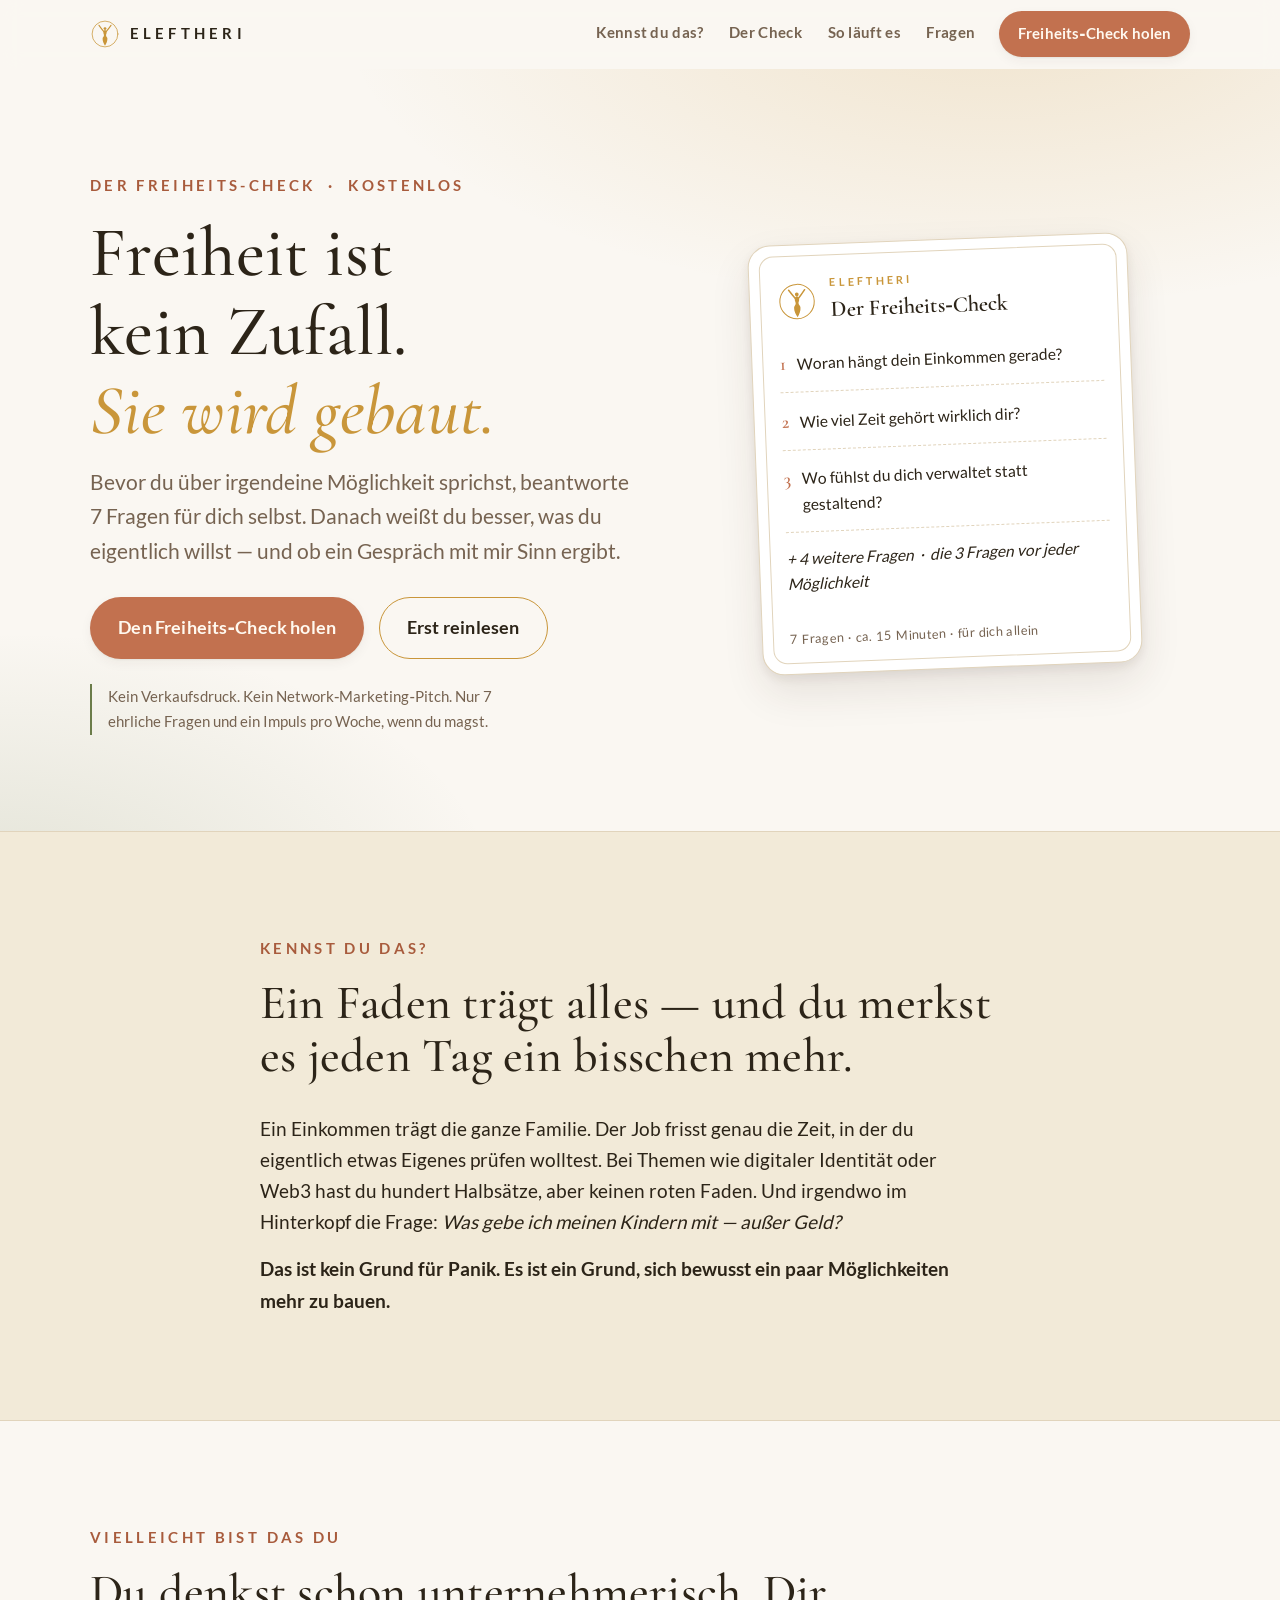
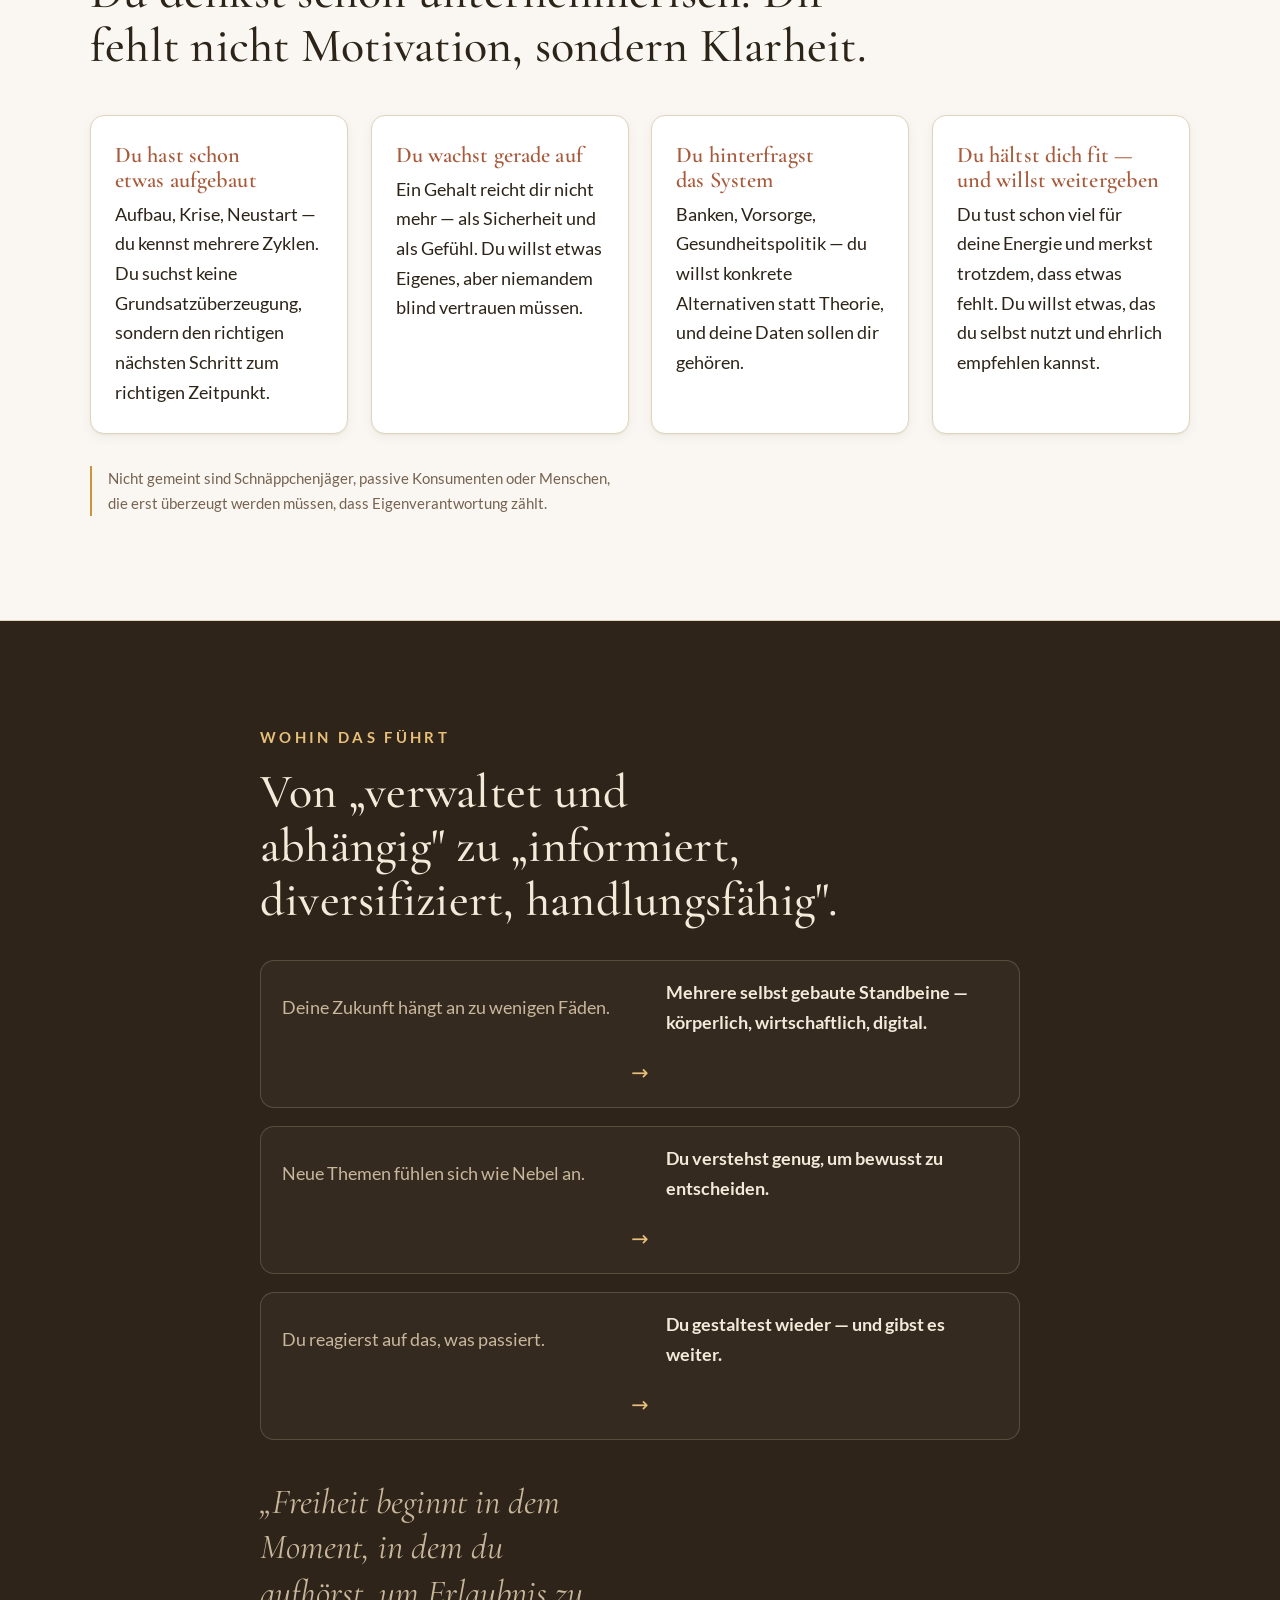
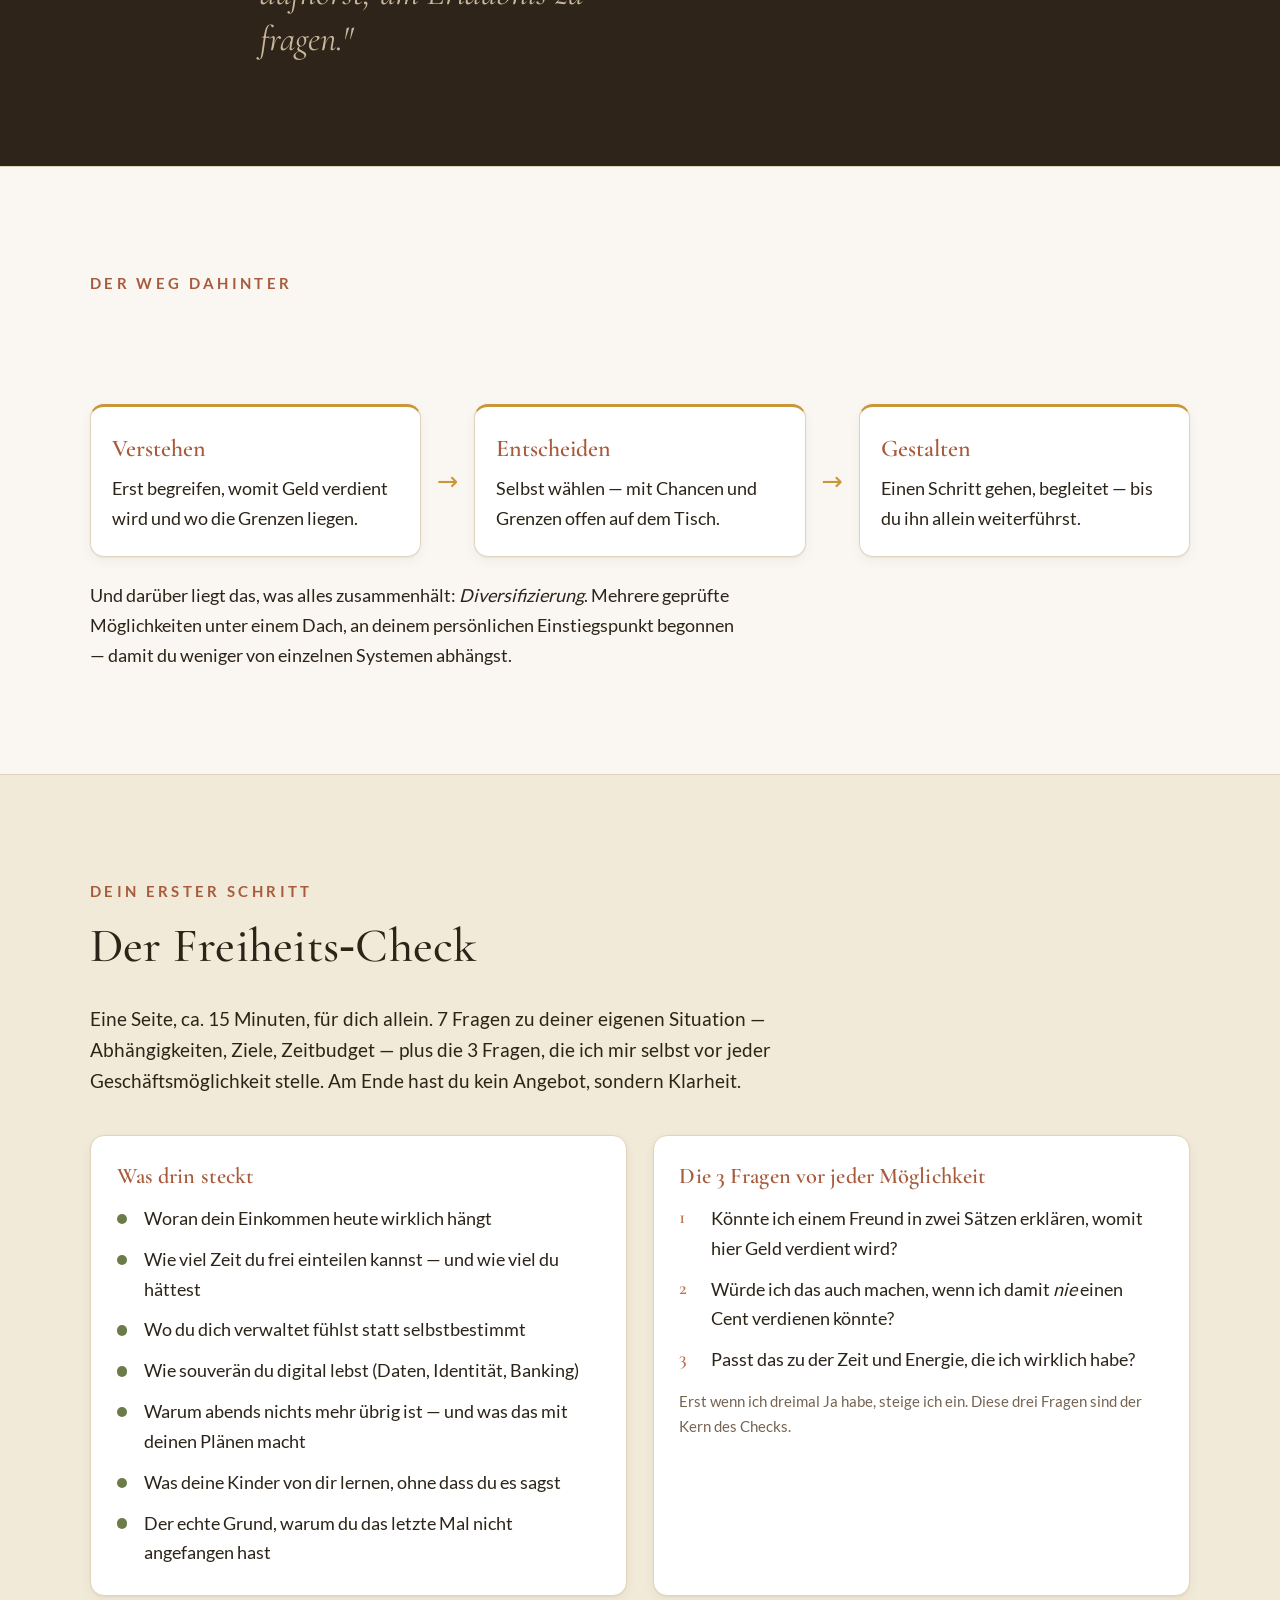
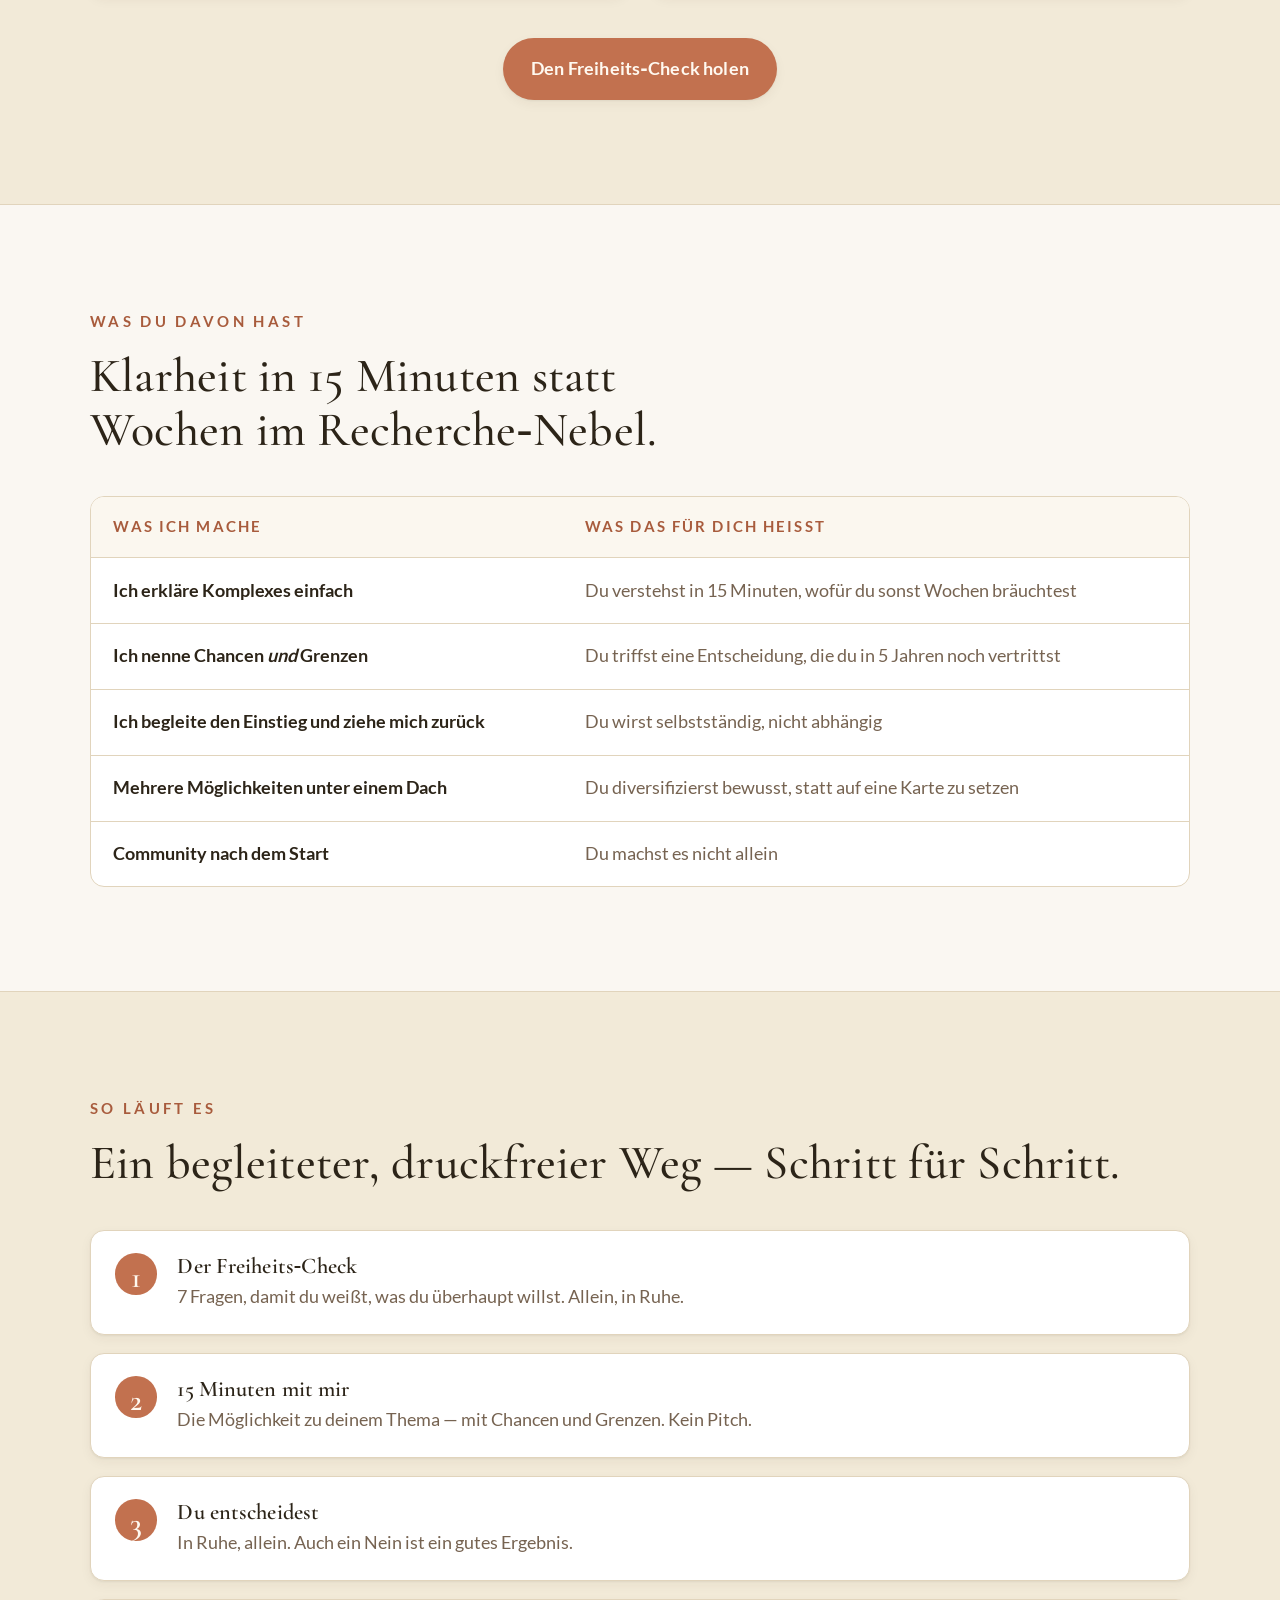
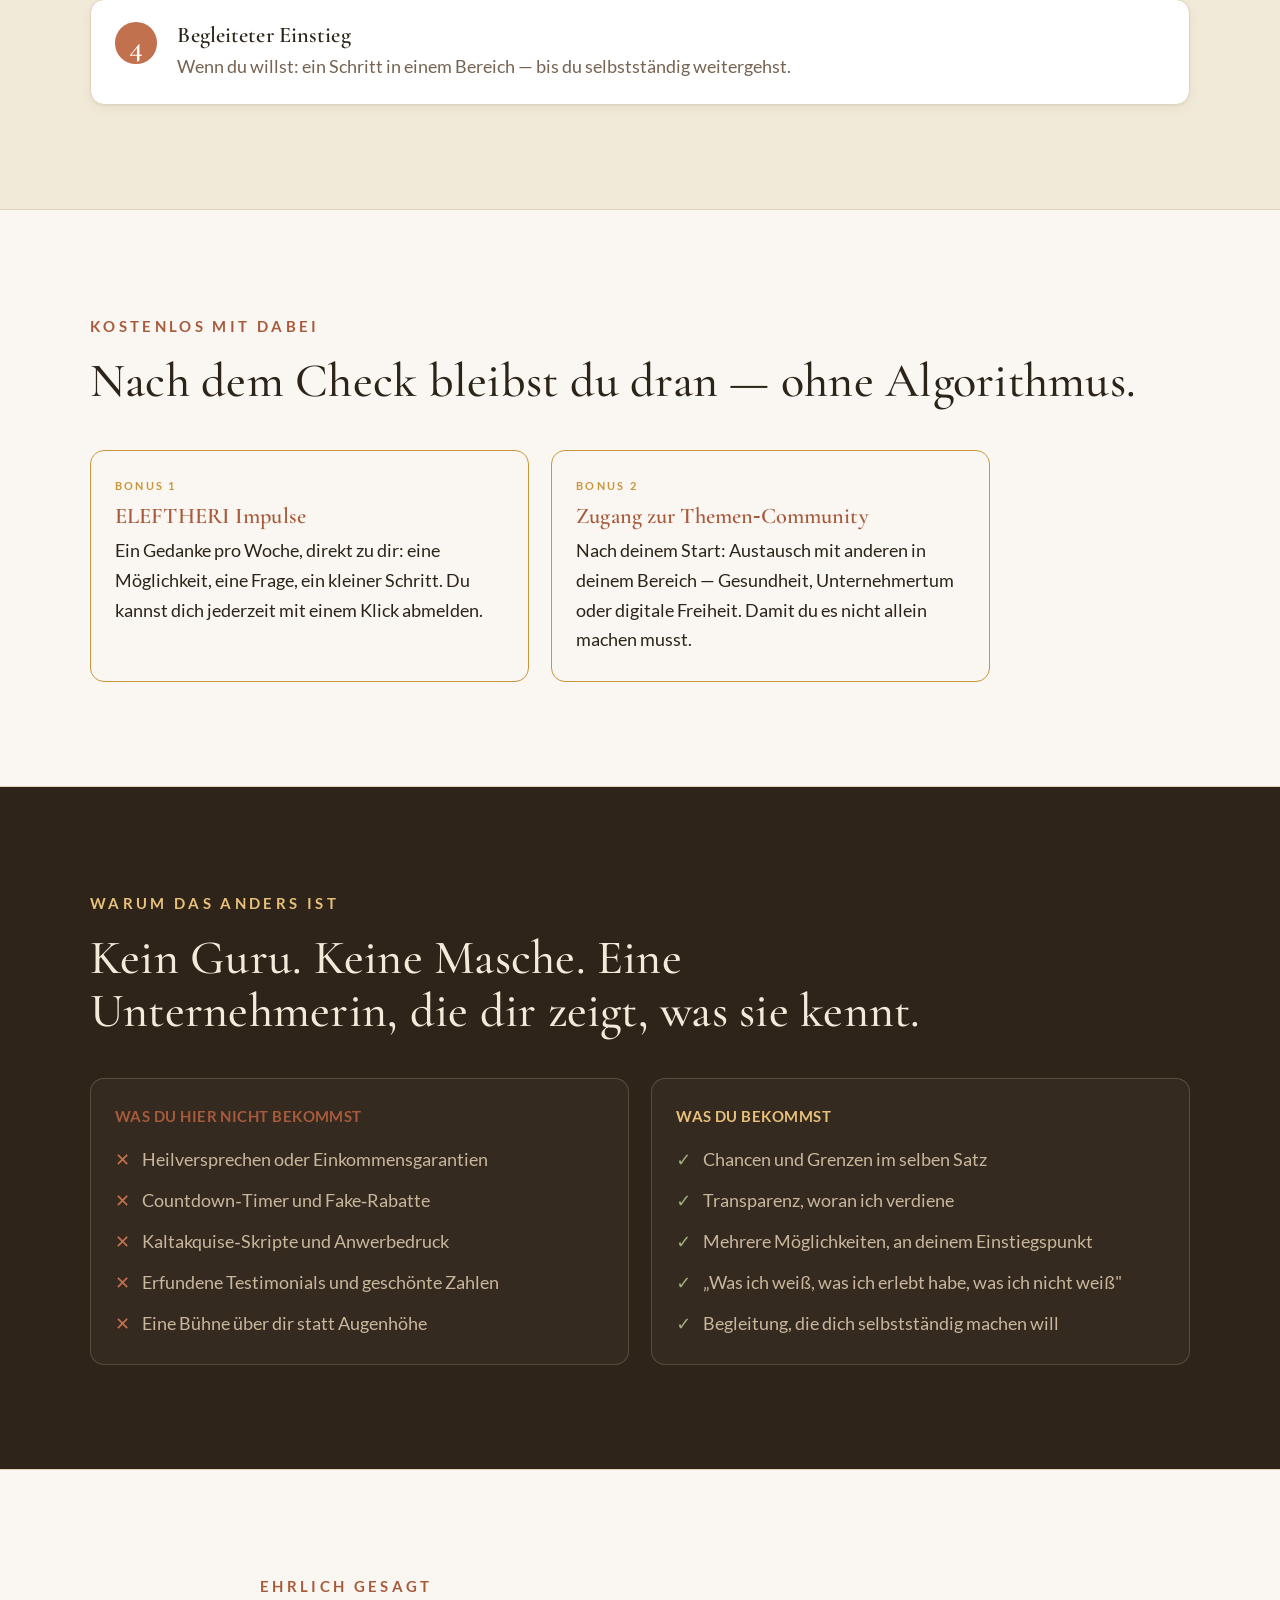
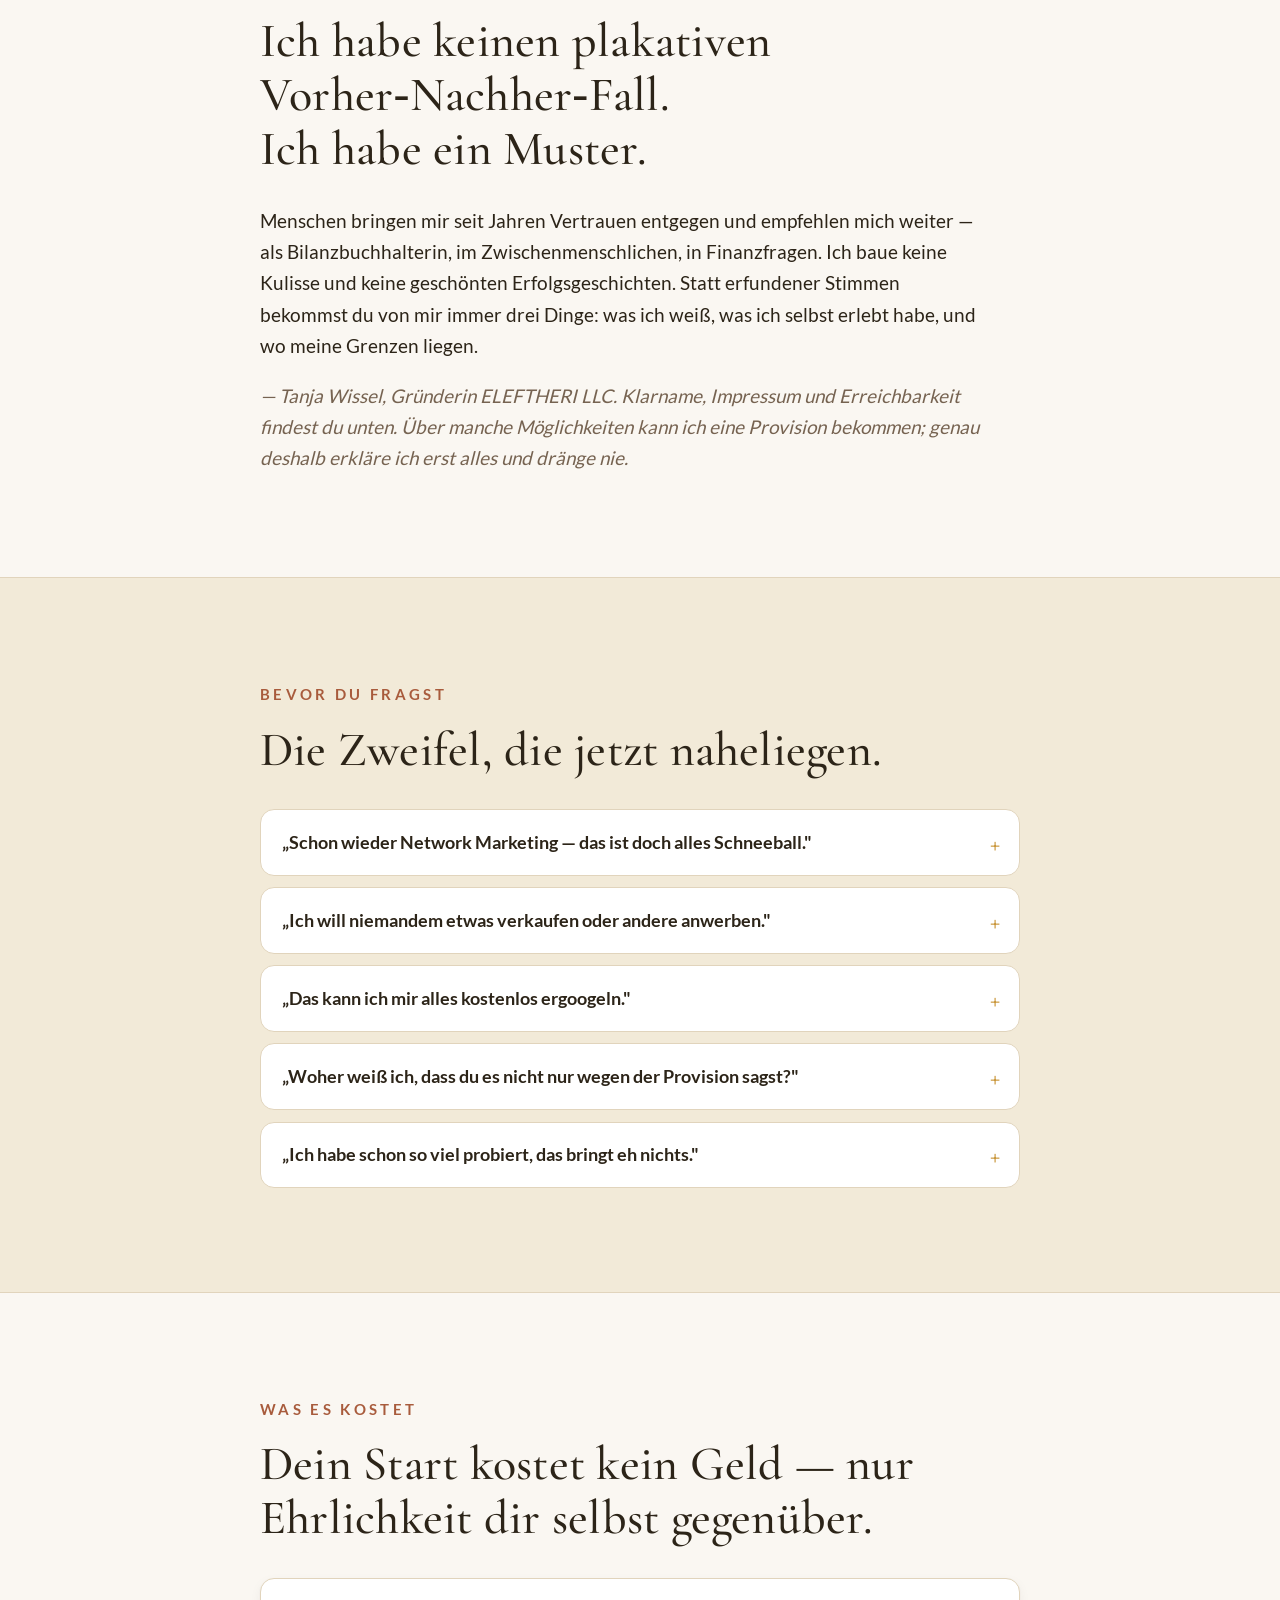
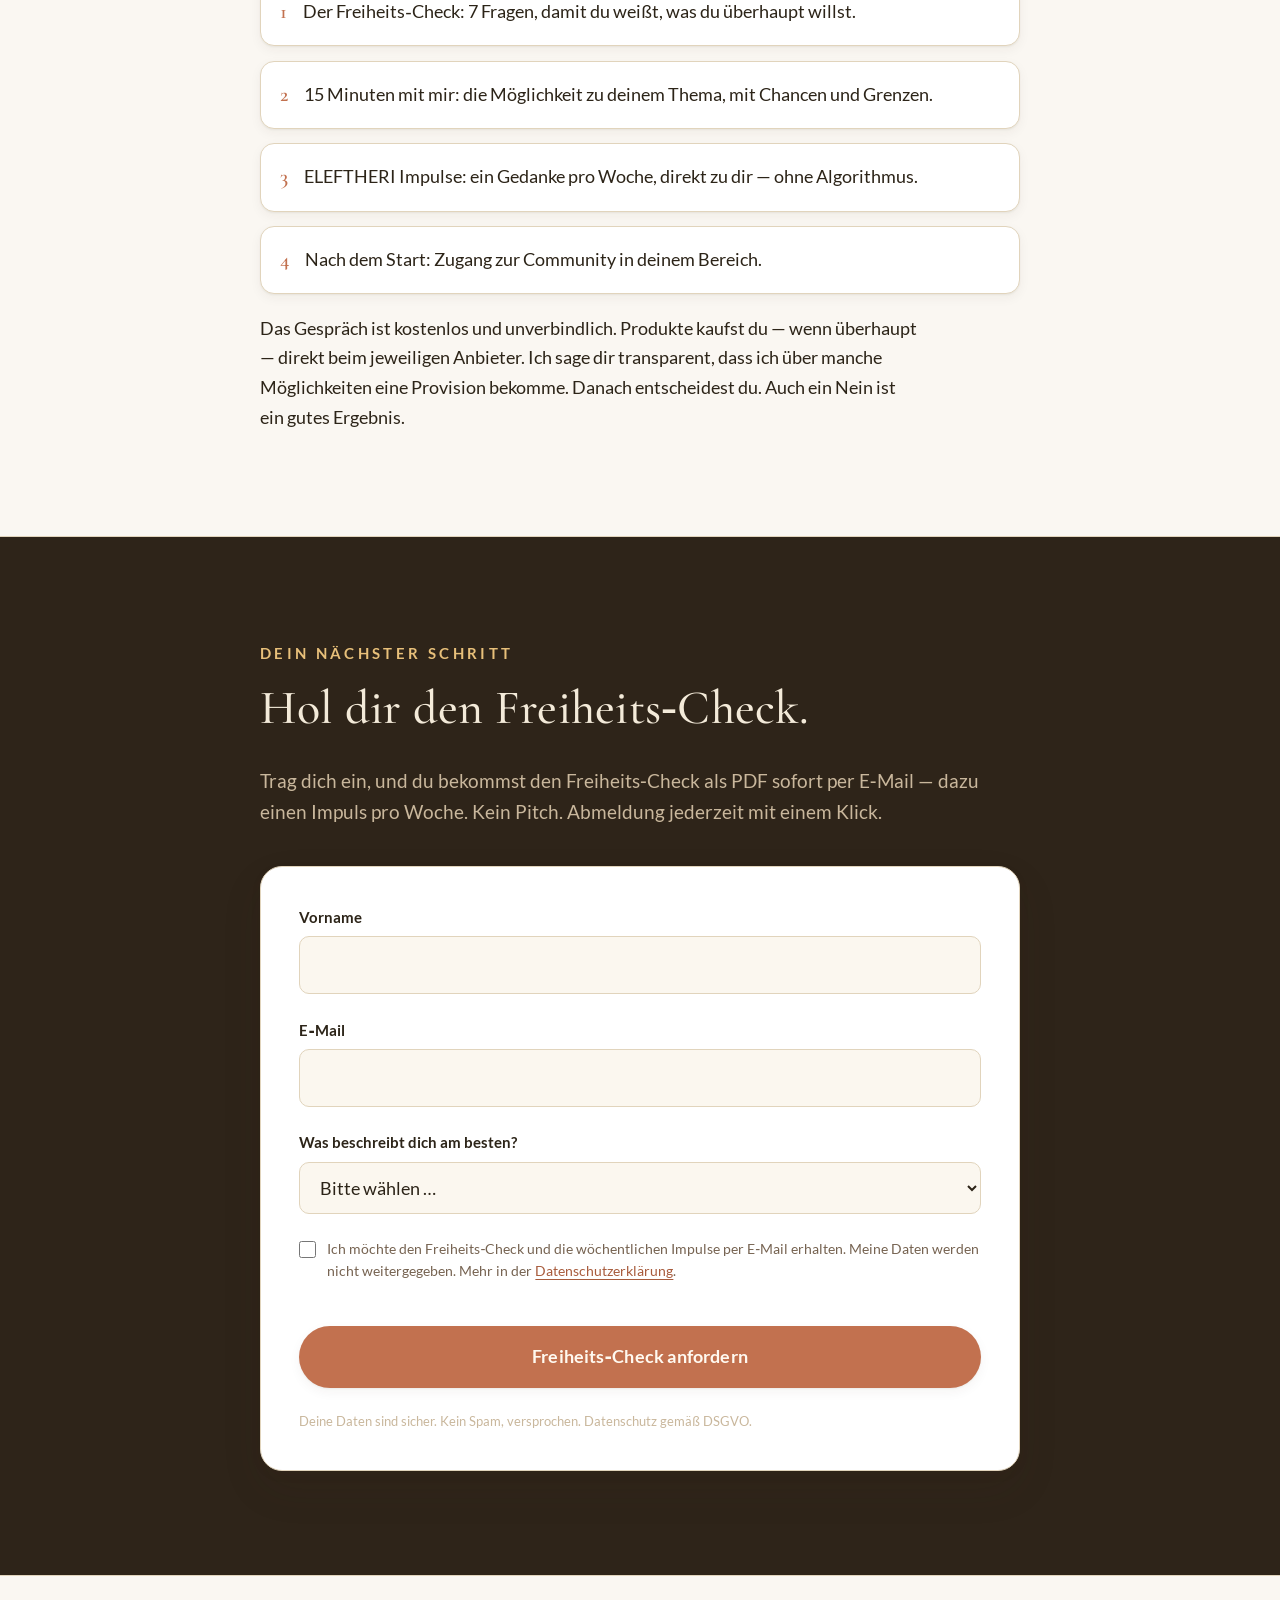
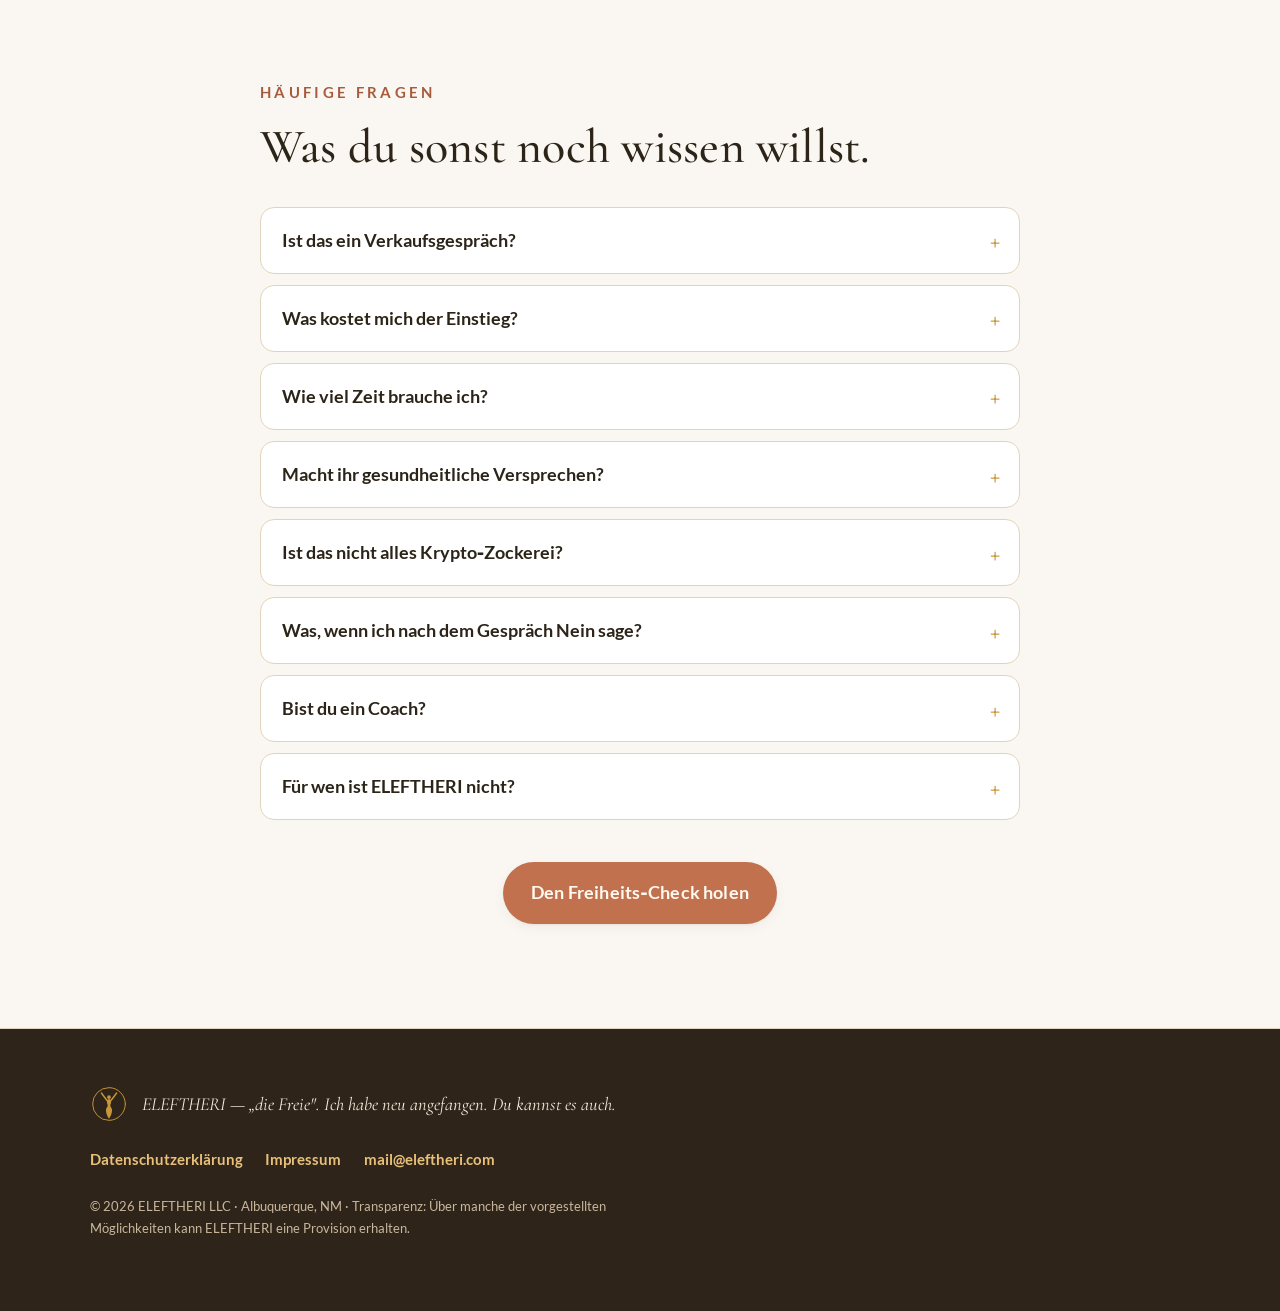
==== commit d1ee92d0: "Freiheits-Check: Fragen 5-10 geschaerft, PDF neu erzeugt Fragen 5-7 (Teil 1): von abstrakt auf erinn" ====
--- a/index.html
+++ b/index.html
@@ -239,17 +239,17 @@
             <li>Wie viel Zeit du frei einteilen kannst — und wie viel du hättest</li>
             <li>Wo du dich verwaltet fühlst statt selbstbestimmt</li>
             <li>Wie souverän du digital lebst (Daten, Identität, Banking)</li>
-            <li>Was dir körperlich Energie für deine eigenen Pläne lässt</li>
-            <li>Was du der nächsten Generation mitgeben willst — außer Geld</li>
-            <li>Wie bereit du bist, nach Klarheit auch zu entscheiden</li>
+            <li>Warum abends nichts mehr übrig ist — und was das mit deinen Plänen macht</li>
+            <li>Was deine Kinder von dir lernen, ohne dass du es sagst</li>
+            <li>Der echte Grund, warum du das letzte Mal nicht angefangen hast</li>
           </ul>
         </div>
         <div class="split-block reveal">
           <h3>Die 3 Fragen vor jeder Möglichkeit</h3>
           <ol class="numbered">
-            <li>Verstehe ich, womit hier Geld verdient wird?</li>
-            <li>Fände ich es auch <em>ohne</em> Einkommensversprechen interessant?</li>
-            <li>Passt es zu meinen Zielen und meinem Leben?</li>
+            <li>Könnte ich einem Freund in zwei Sätzen erklären, womit hier Geld verdient wird?</li>
+            <li>Würde ich das auch machen, wenn ich damit <em>nie</em> einen Cent verdienen könnte?</li>
+            <li>Passt das zu der Zeit und Energie, die ich wirklich habe?</li>
           </ol>
           <p class="fineprint">
             Erst wenn ich dreimal Ja habe, steige ich ein. Diese drei Fragen
@@ -505,17 +505,17 @@
           <label for="situation">Was beschreibt dich am besten?</label>
           <select id="situation" name="SITUATION" required>
             <option value="">Bitte wählen …</option>
-            <option>Ich habe schon etwas aufgebaut und suche den nächsten Schritt</option>
-            <option>Ein Gehalt reicht mir nicht mehr — ich will etwas Eigenes</option>
-            <option>Ich hinterfrage das System und will echte Alternativen</option>
-            <option>Ich achte auf meine Gesundheit und will weitergeben</option>
-            <option>Ich schaue erst mal nur</option>
+            <option value="Ich habe schon etwas aufgebaut und suche den nächsten Schritt">Ich habe schon etwas aufgebaut und suche den nächsten Schritt</option>
+            <option value="Ein Gehalt reicht mir nicht mehr – ich will etwas Eigenes">Ein Gehalt reicht mir nicht mehr — ich will etwas Eigenes</option>
+            <option value="Ich hinterfrage das System und will echte Alternativen">Ich hinterfrage das System und will echte Alternativen</option>
+            <option value="Ich achte auf meine Gesundheit und will weitergeben">Ich achte auf meine Gesundheit und will weitergeben</option>
+            <option value="Ich schaue erst mal nur">Ich schaue erst mal nur</option>
           </select>
           <span class="err" data-for="situation"></span>
         </div>
         <label class="consent">
           <input type="checkbox" id="consent" name="OPT_IN" value="1" required />
-          <span>Ich möchte den Freiheits‑Check und die wöchentlichen Impulse per E‑Mail erhalten. Meine Daten werden nicht weitergegeben. Mehr in der <a href="#datenschutz">Datenschutzerklärung</a>.</span>
+          <span>Ich möchte den Freiheits‑Check und die wöchentlichen Impulse per E‑Mail erhalten. Meine Daten werden nicht weitergegeben. Mehr in der <a href="/datenschutz/" target="_blank" rel="noopener">Datenschutzerklärung</a>.</span>
         </label>
         <span class="err" data-for="consent"></span>
 
@@ -591,7 +591,7 @@
 
 </main>
 
-<footer class="site-footer" id="datenschutz">
+<footer class="site-footer">
   <div class="wrap footer-inner">
     <div class="footer-brand">
       <svg class="brand-mark" viewBox="0 0 200 200" aria-hidden="true">
@@ -606,11 +606,11 @@
       <p class="footer-tag">ELEFTHERI — „die Freie". Ich habe neu angefangen. Du kannst es auch.</p>
     </div>
     <nav class="footer-links" aria-label="Rechtliches">
-      <a href="#datenschutz">Datenschutzerklärung</a>
-      <a href="#impressum">Impressum</a>
-      <a href="mailto:mail@eleftheri.com">mail@eleftheri.com</a>
+      <a href="/datenschutz/">Datenschutzerklärung</a>
+      <a href="/impressum/">Impressum</a>
+      <a class="cloak" data-u="mail" data-d="eleftheri.com" href="/impressum/">Kontakt</a>
     </nav>
-    <p class="footer-legal" id="impressum">
+    <p class="footer-legal">
       © 2026 ELEFTHERI LLC · Albuquerque, NM · Transparenz: Über manche der
       vorgestellten Möglichkeiten kann ELEFTHERI eine Provision erhalten.
     </p>
@@ -619,6 +619,19 @@
 
 <a class="mobile-cta" href="#anfordern" id="mobileCta">Freiheits‑Check holen</a>
 
+<script>
+/* E-Mail-Adresse erst im Browser zusammensetzen — hält Harvester-Bots fern */
+(function () {
+  var els = document.querySelectorAll('a.cloak');
+  for (var i = 0; i < els.length; i++) {
+    var a = els[i];
+    var addr = a.getAttribute('data-u') + String.fromCharCode(64) + a.getAttribute('data-d');
+    a.href = 'mailto:' + addr;
+    a.textContent = addr;
+    a.removeAttribute('class');
+  }
+})();
+</script>
 <script src="script.js"></script>
 </body>
 </html>
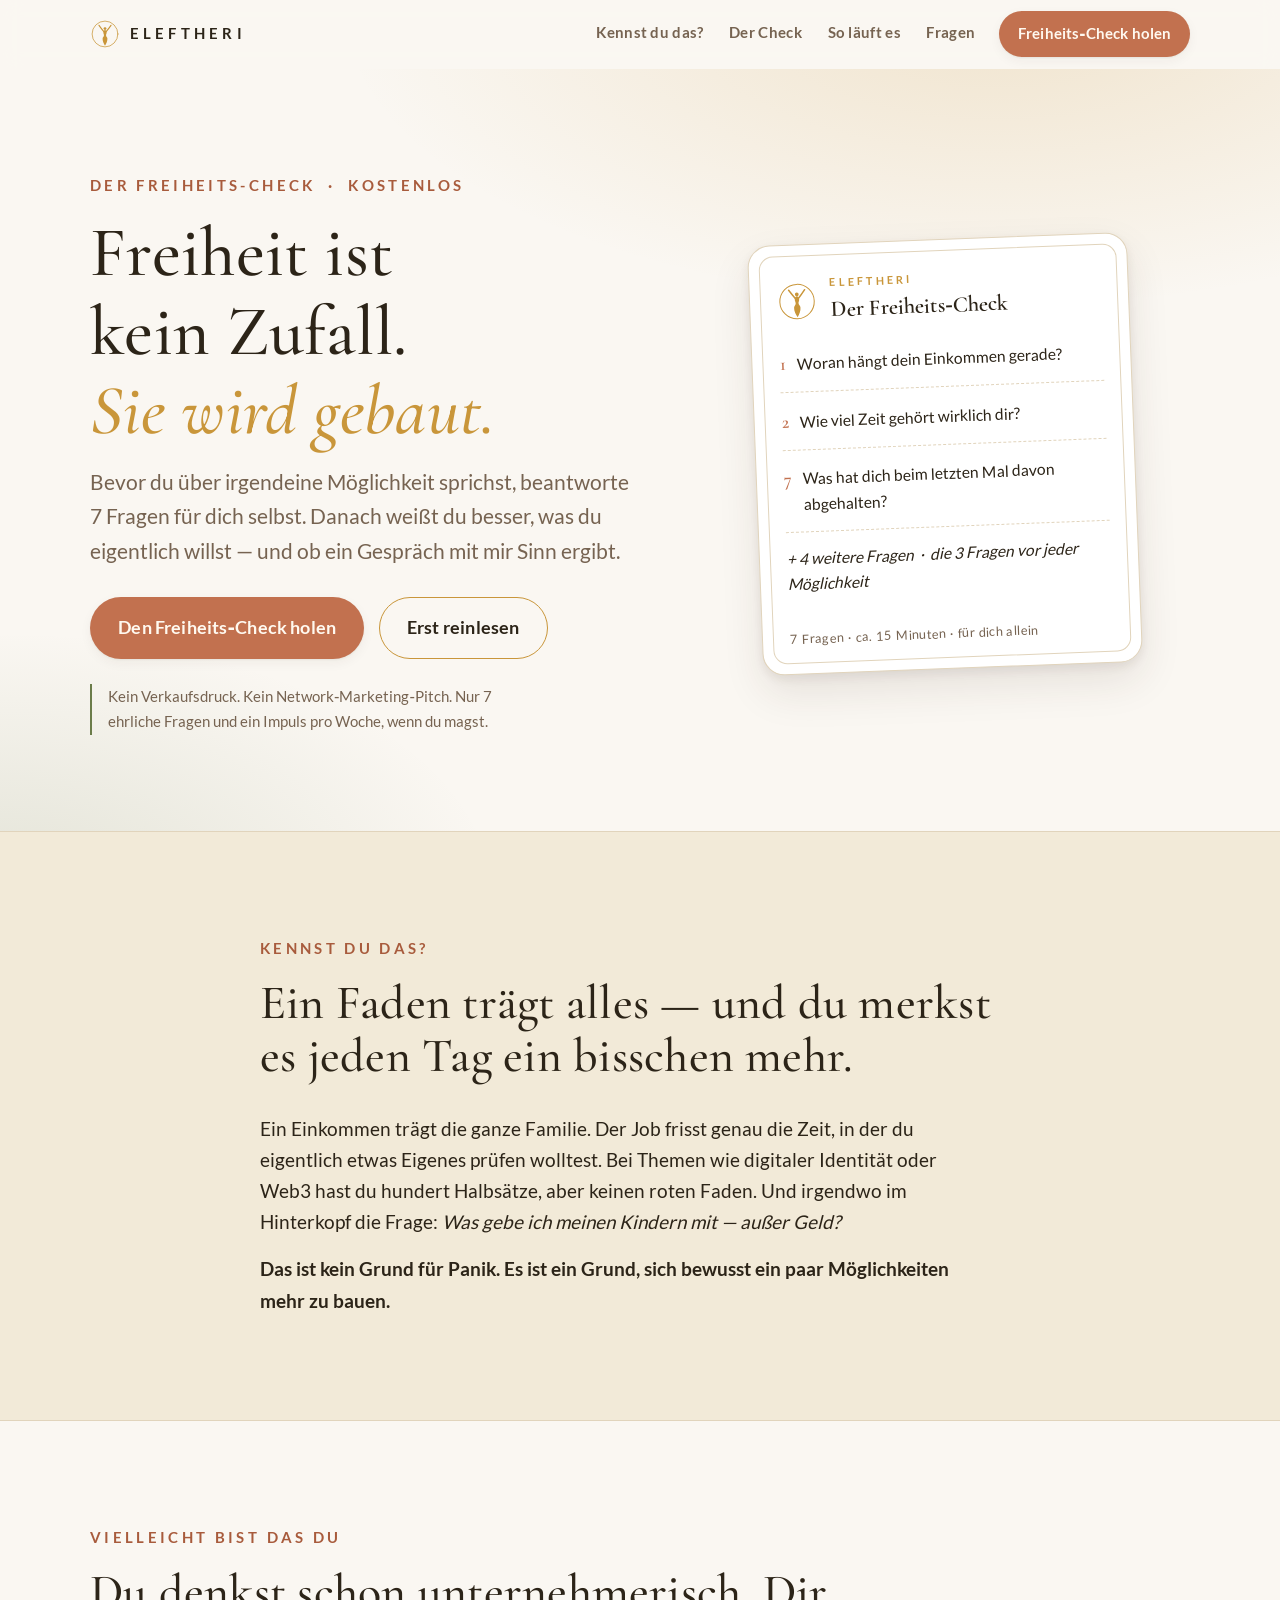
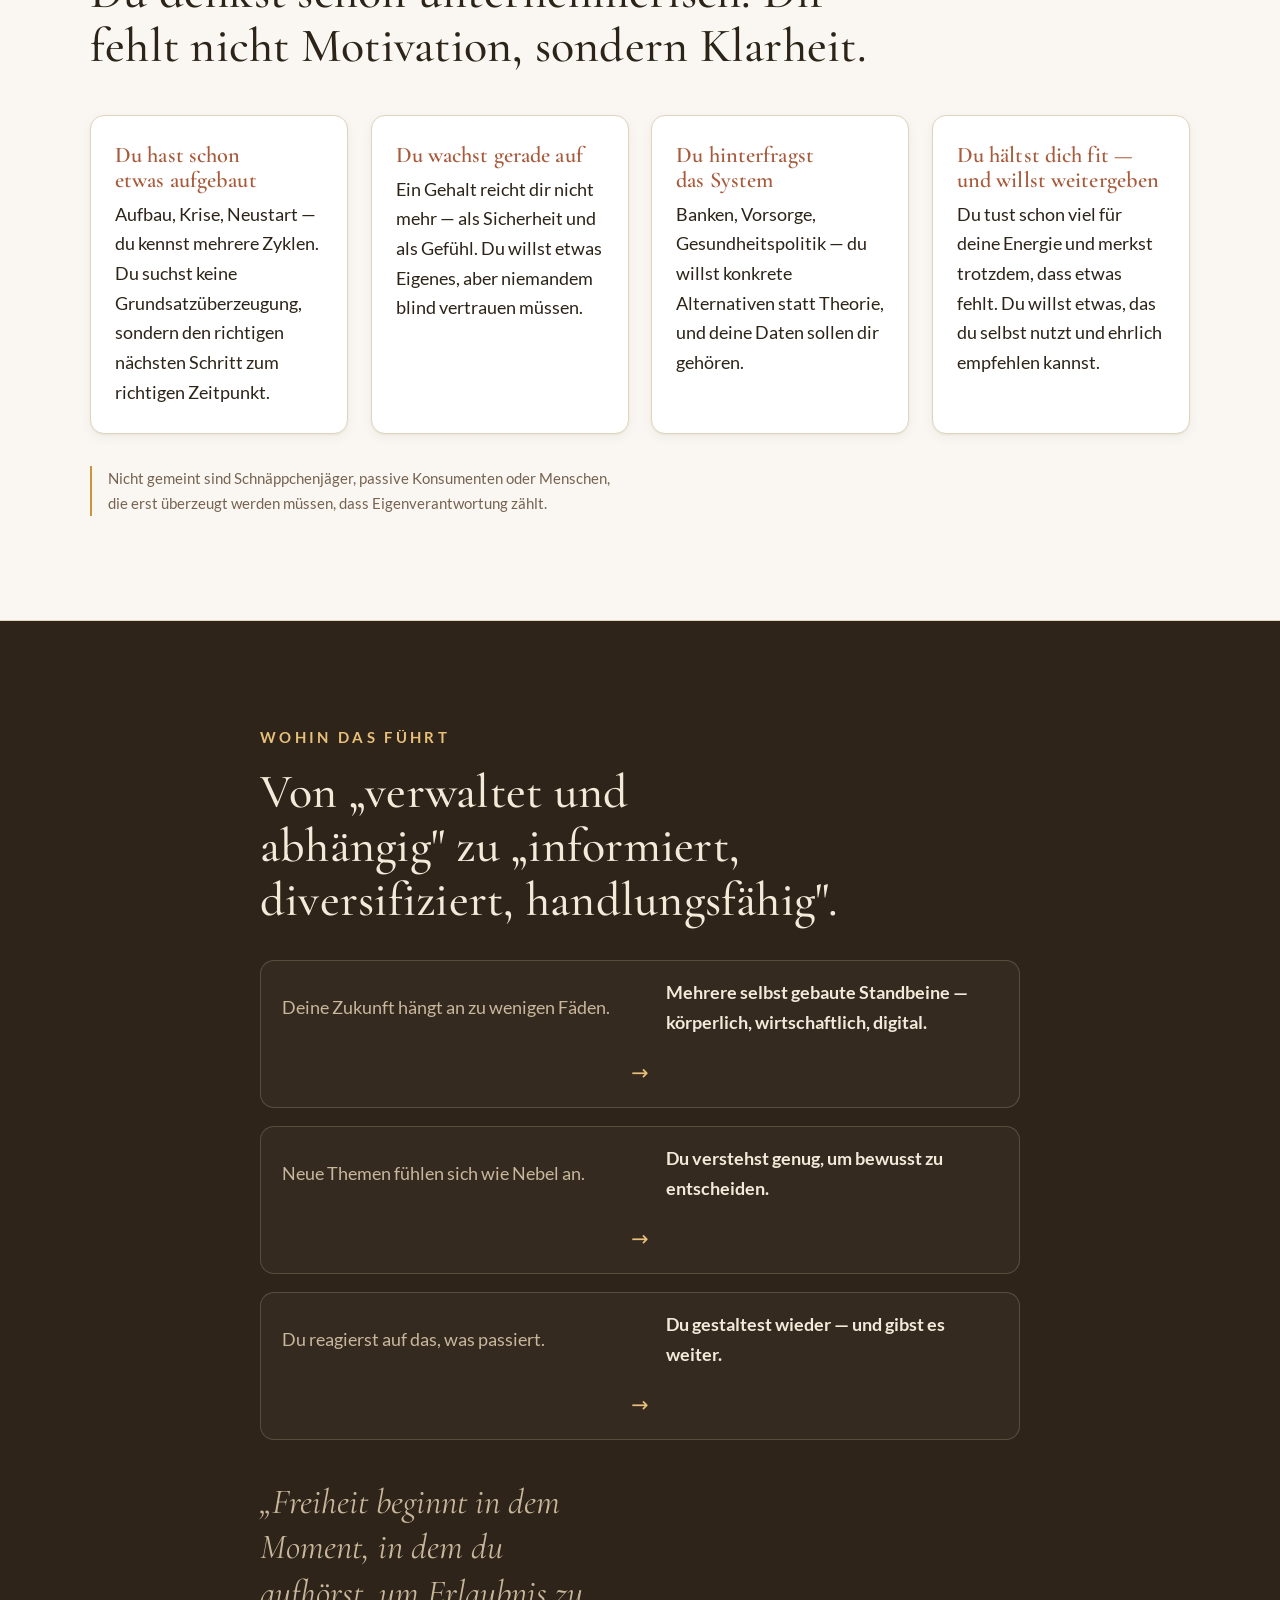
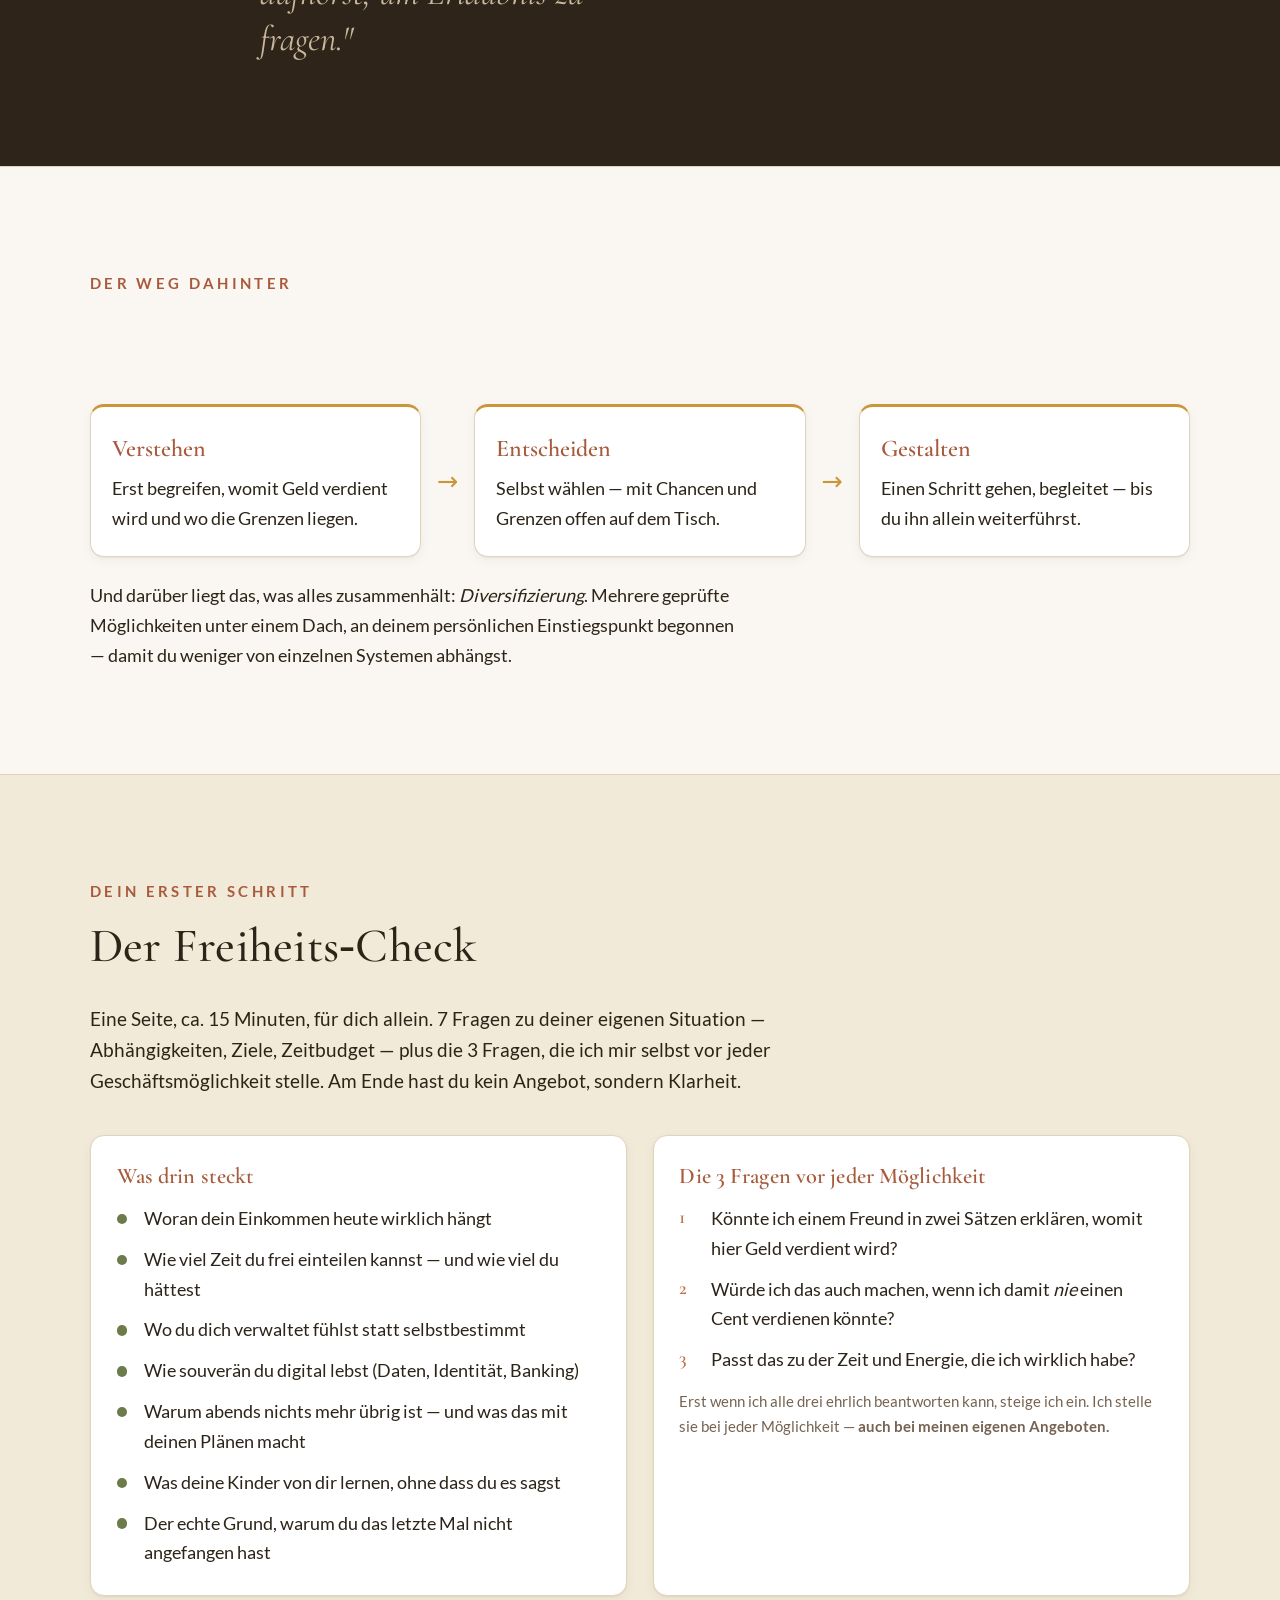
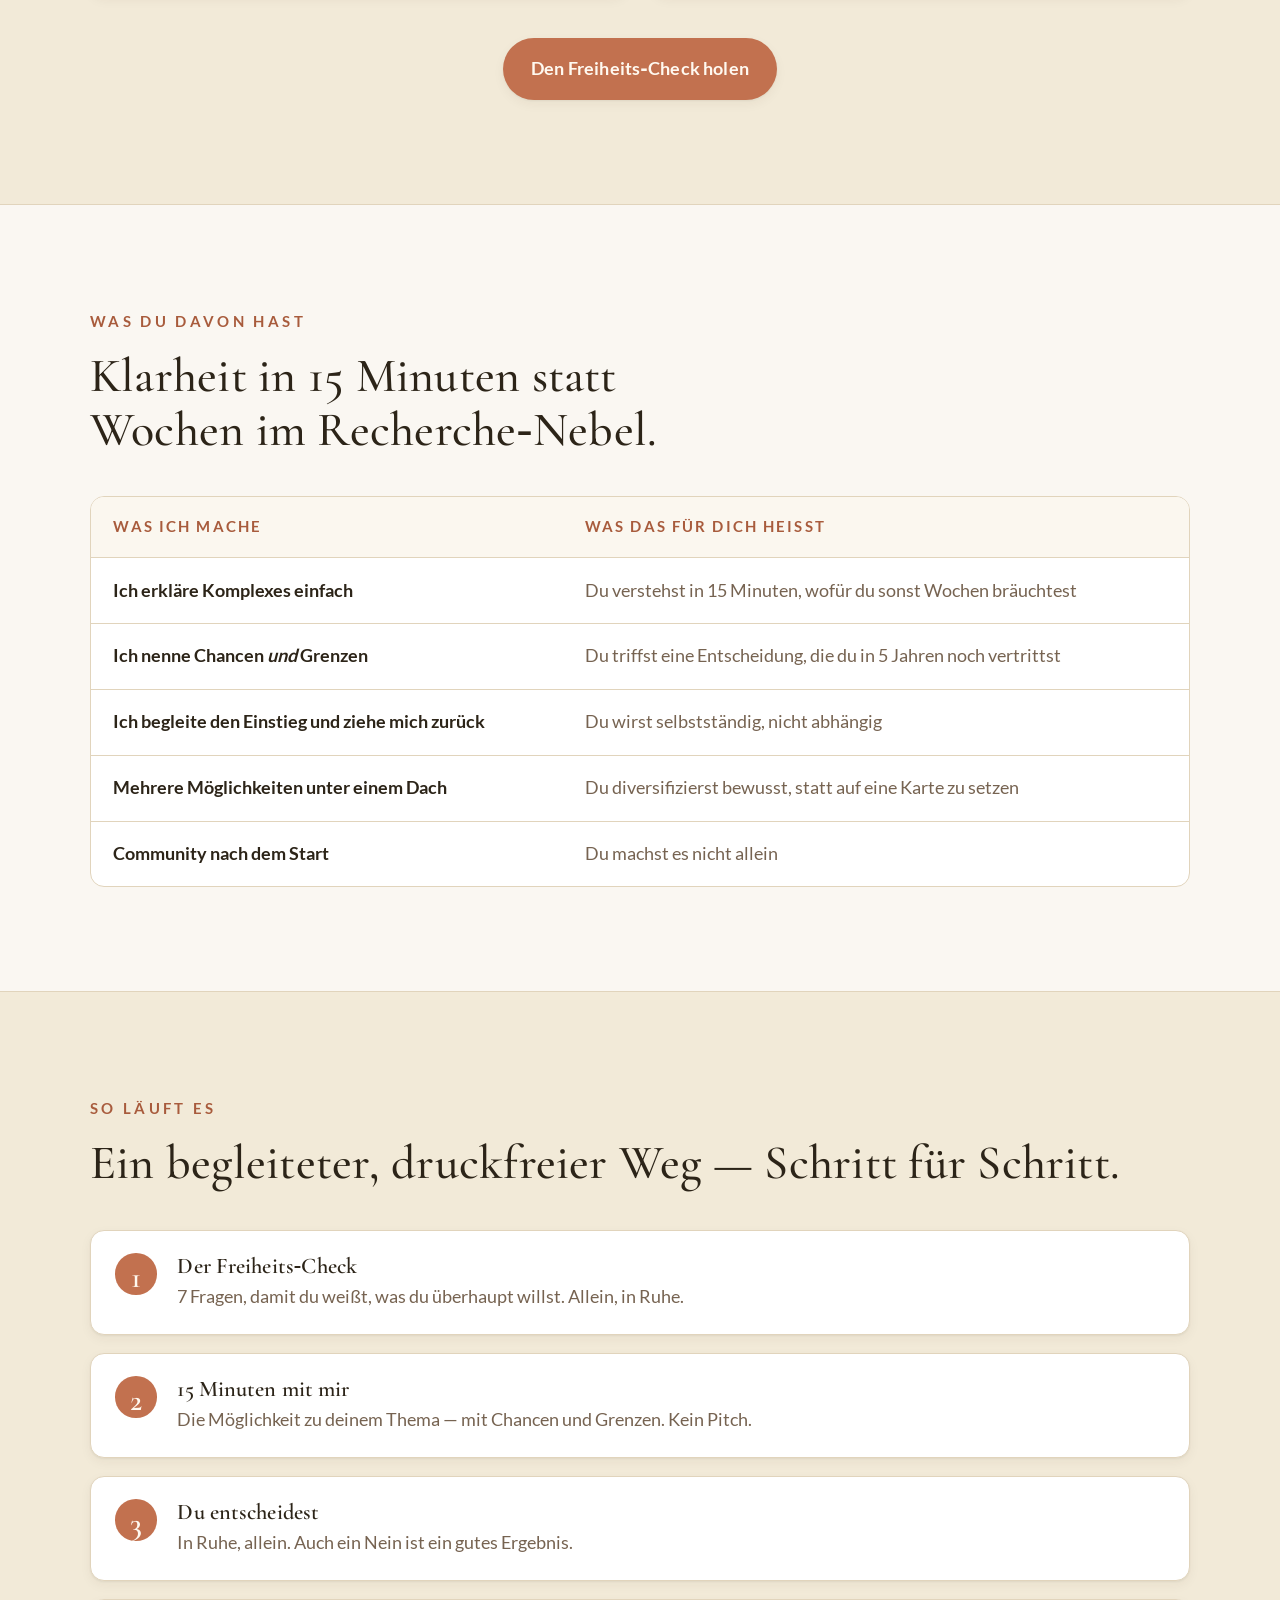
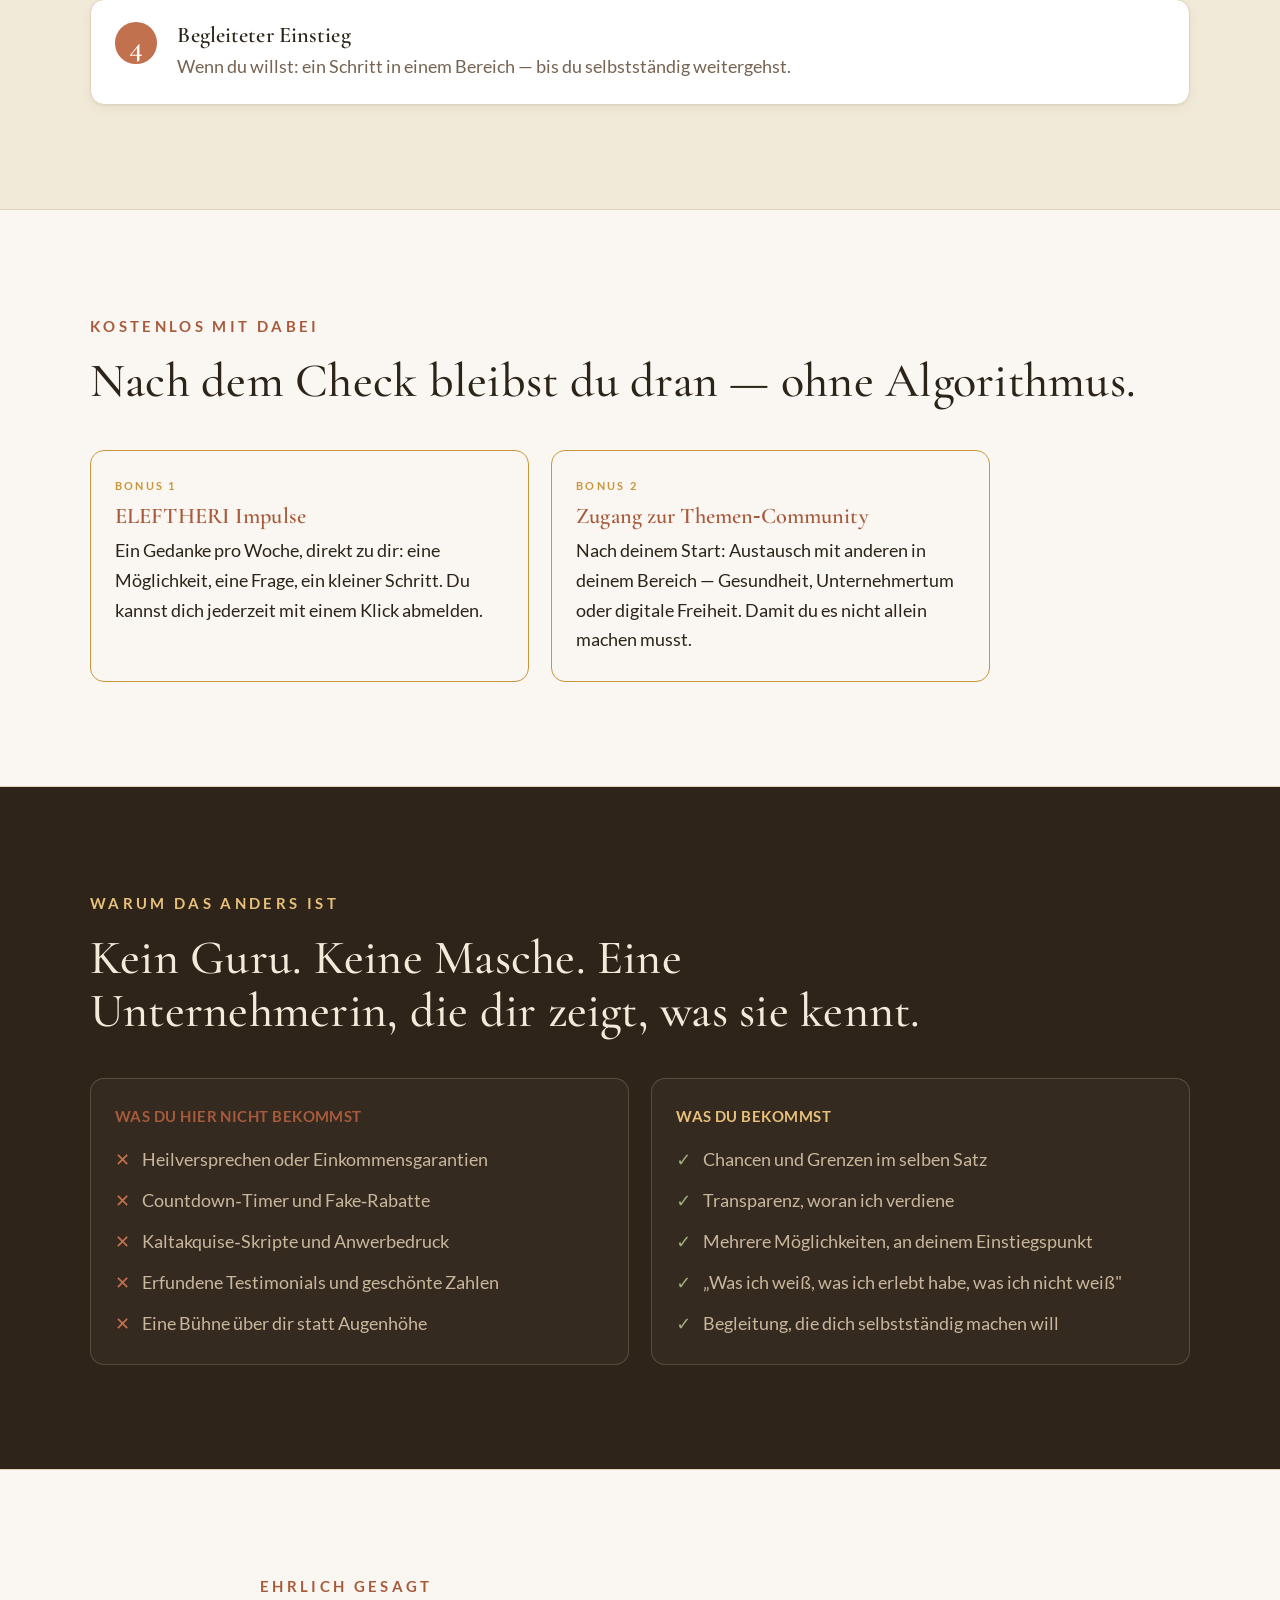
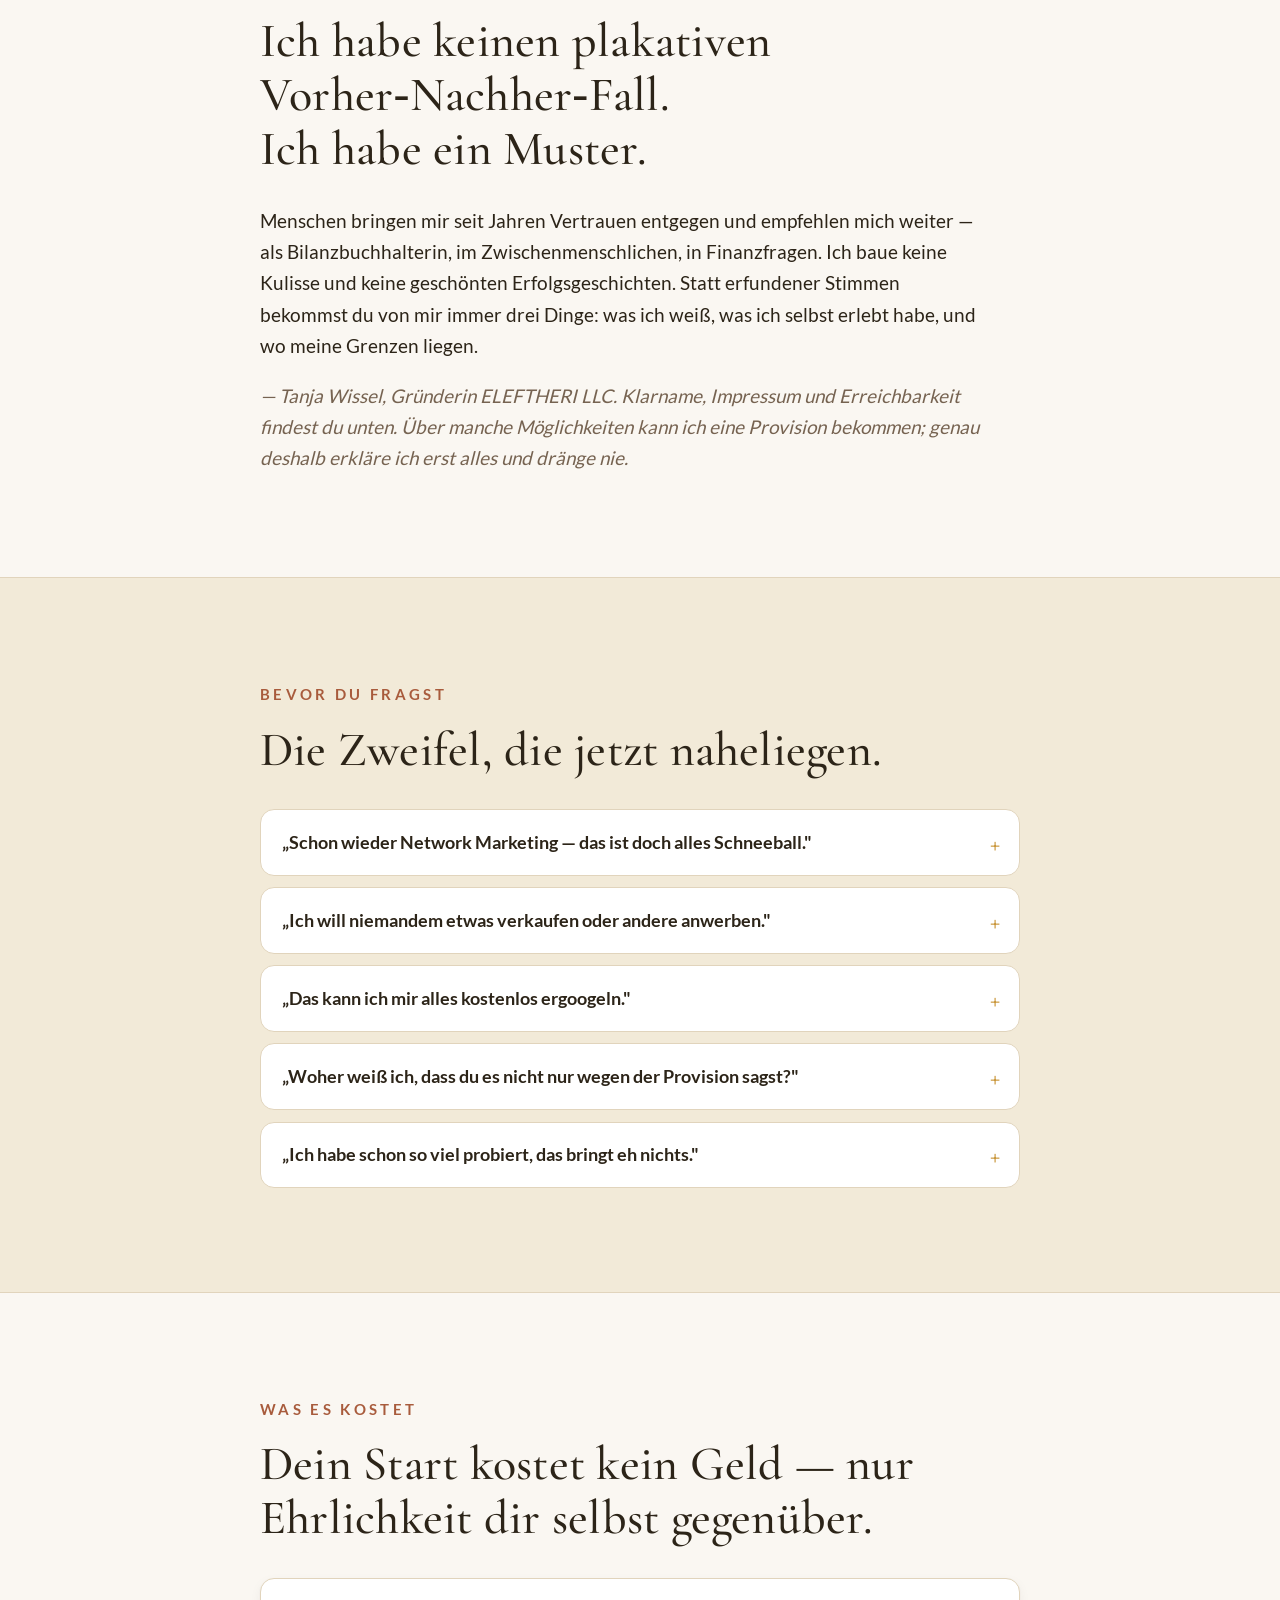
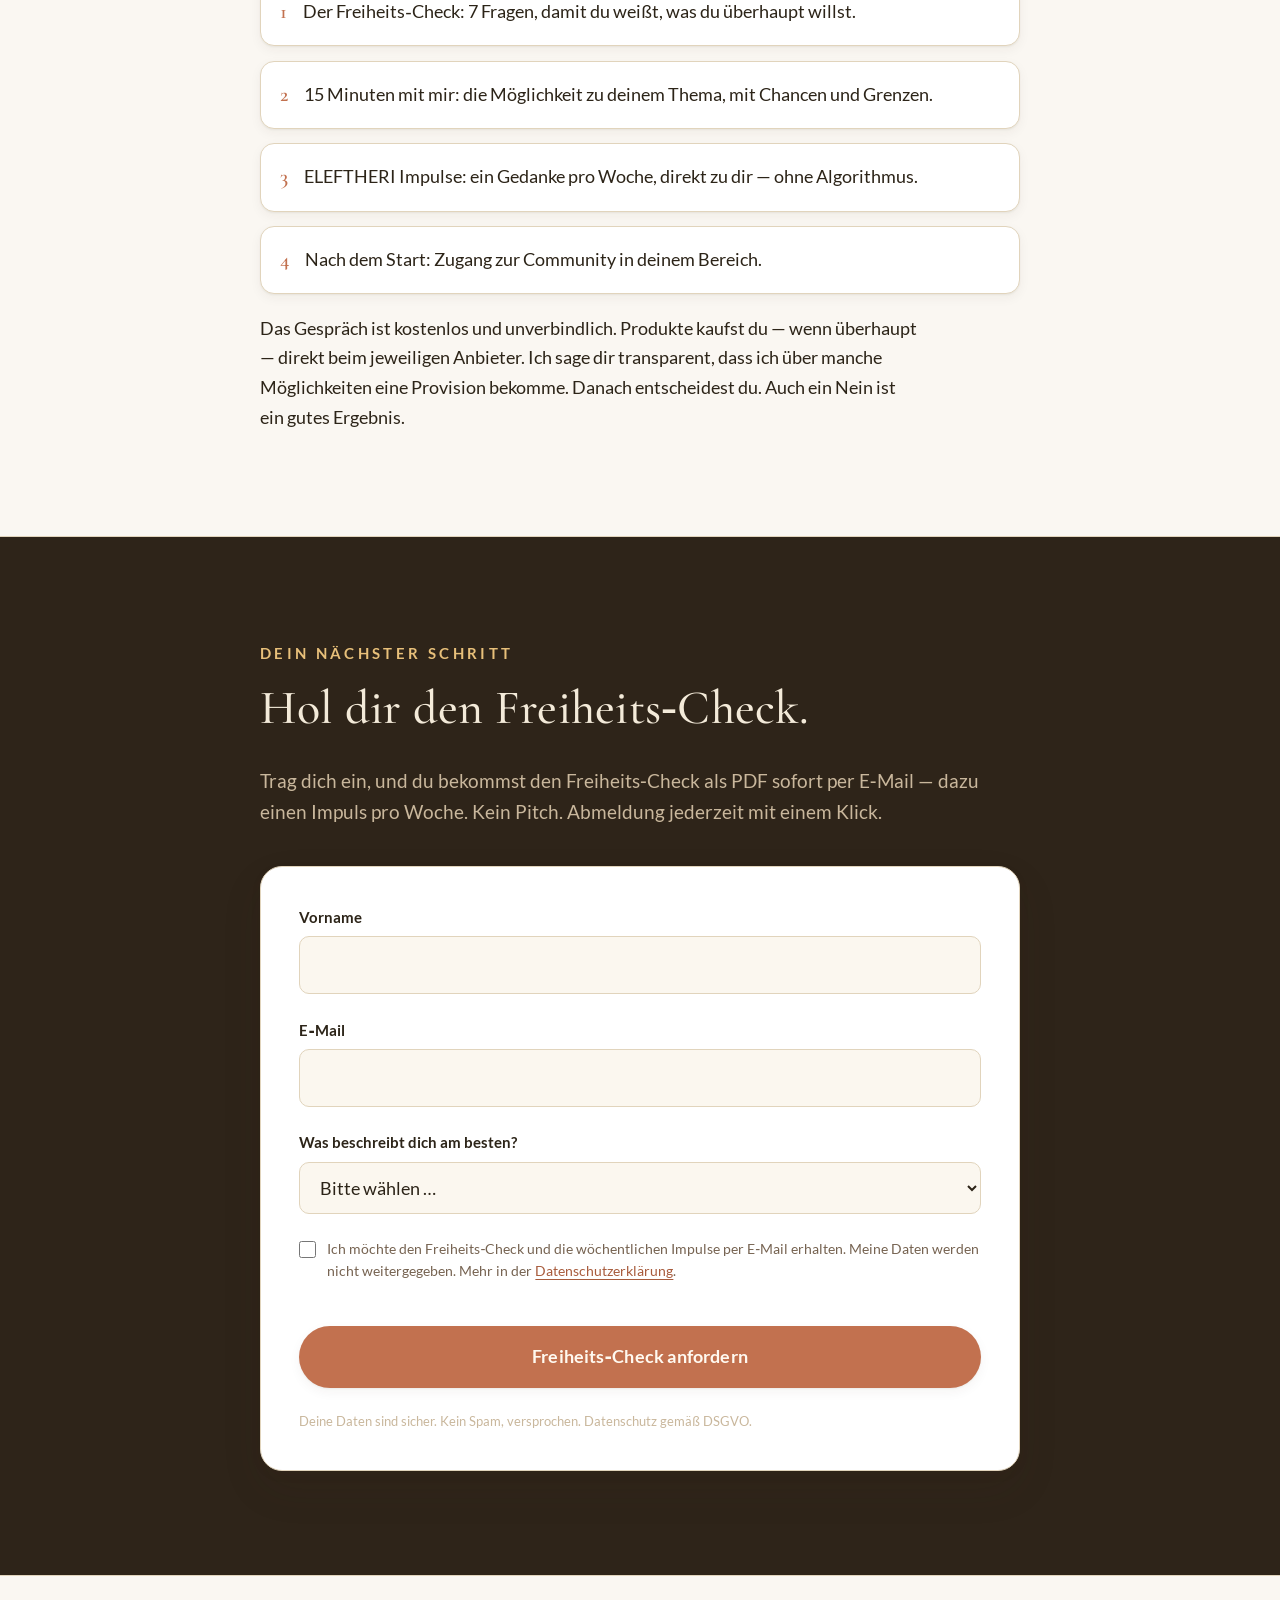
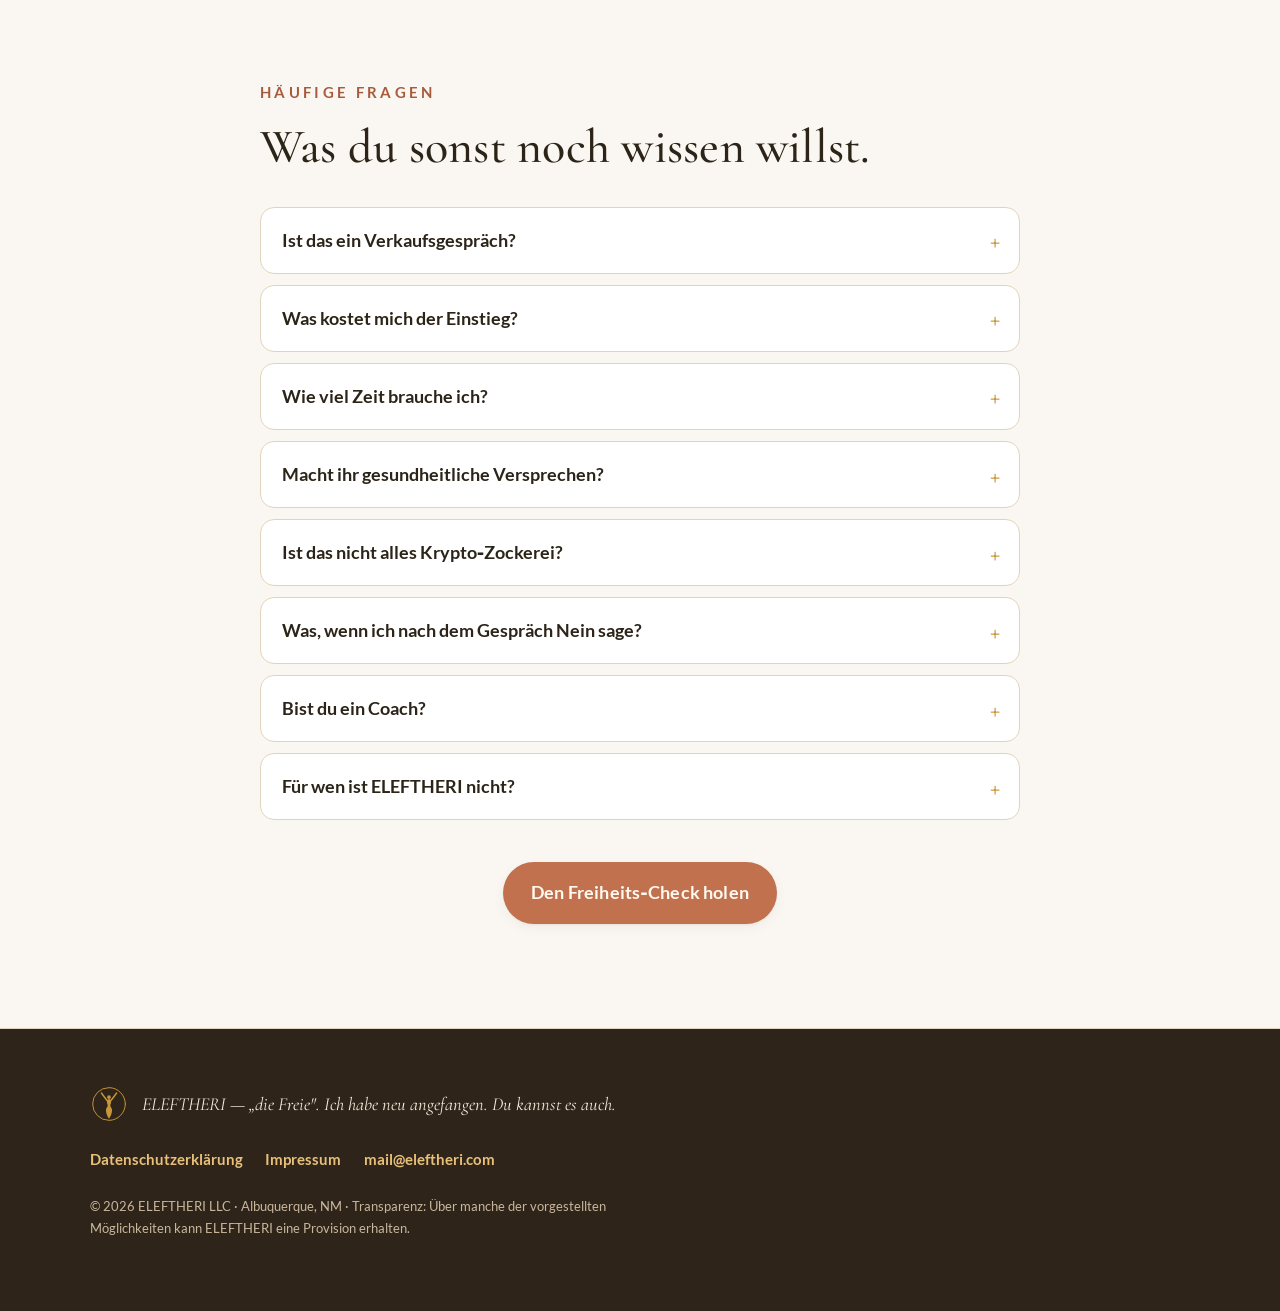
==== commit 708c9eca: "Hero-Vorschau: Frage 3 durch Frage 7 ersetzt Das Arbeitsblatt im Hero zeigt jetzt 1, 2, 7 statt 1, 2" ====
--- a/index.html
+++ b/index.html
@@ -90,7 +90,7 @@
           <ol class="ws-list">
             <li><span class="ws-num">1</span> Woran hängt dein Einkommen gerade?</li>
             <li><span class="ws-num">2</span> Wie viel Zeit gehört wirklich dir?</li>
-            <li><span class="ws-num">3</span> Wo fühlst du dich verwaltet statt gestaltend?</li>
+            <li><span class="ws-num">7</span> Was hat dich beim letzten Mal davon abgehalten?</li>
             <li class="ws-more">+ 4 weitere Fragen &nbsp;·&nbsp; die 3 Fragen vor jeder Möglichkeit</li>
           </ol>
           <p class="ws-foot">7 Fragen · ca. 15 Minuten · für dich allein</p>
@@ -252,8 +252,9 @@
             <li>Passt das zu der Zeit und Energie, die ich wirklich habe?</li>
           </ol>
           <p class="fineprint">
-            Erst wenn ich dreimal Ja habe, steige ich ein. Diese drei Fragen
-            sind der Kern des Checks.
+            Erst wenn ich alle drei ehrlich beantworten kann, steige ich ein.
+            Ich stelle sie bei jeder Möglichkeit — <strong>auch bei meinen
+            eigenen Angeboten.</strong>
           </p>
         </div>
       </div>
